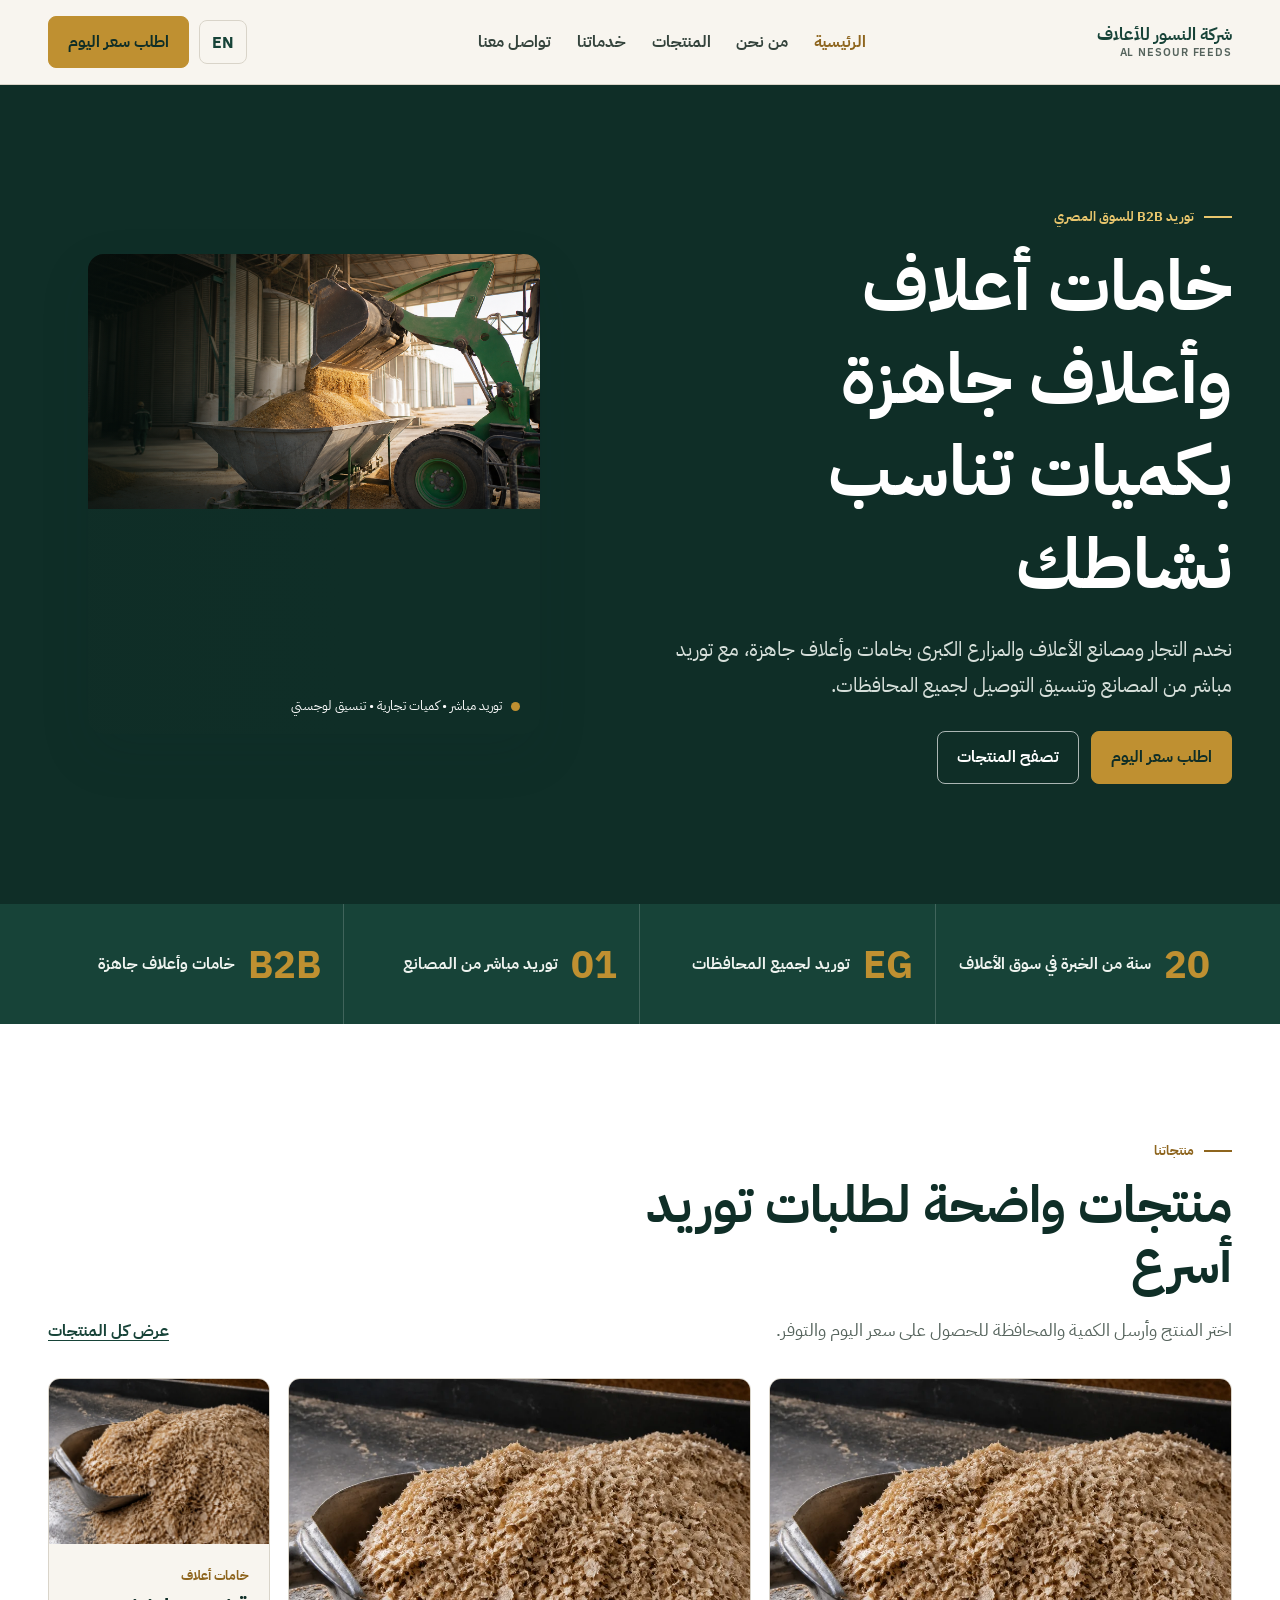
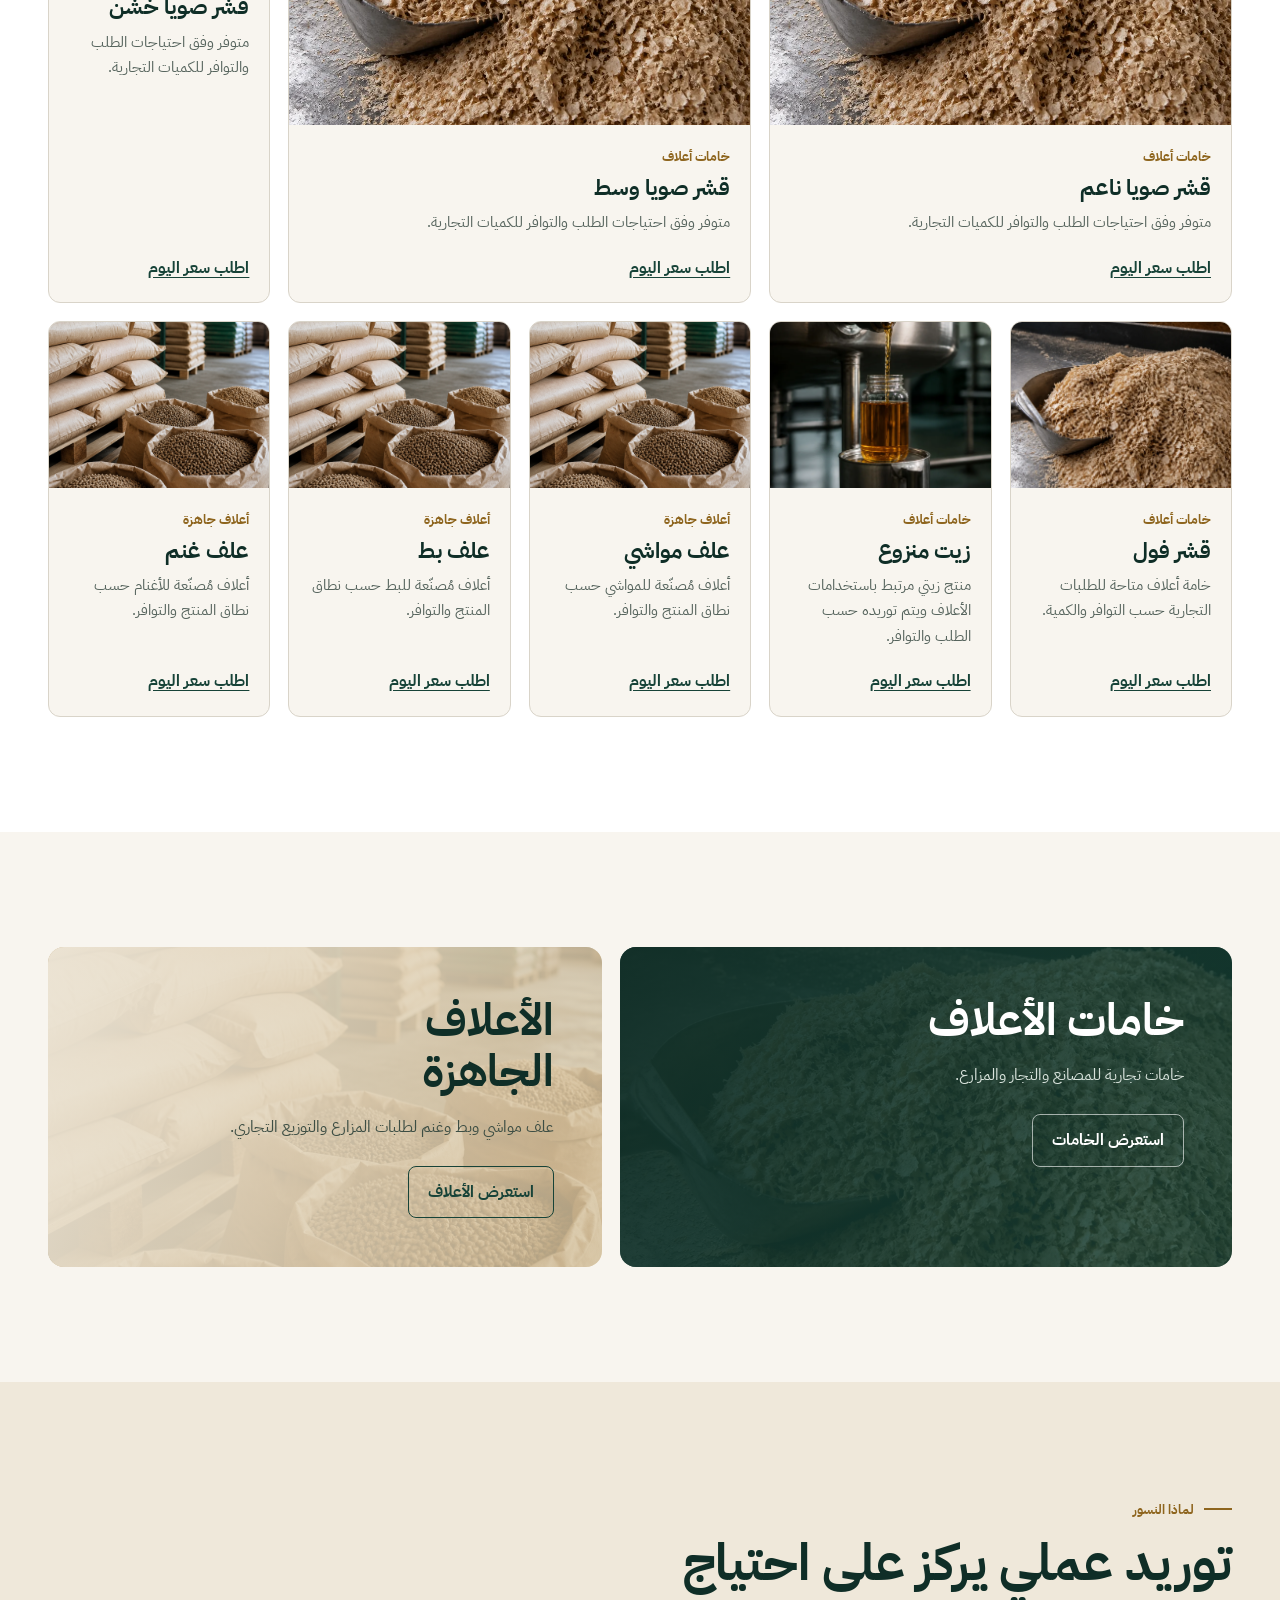
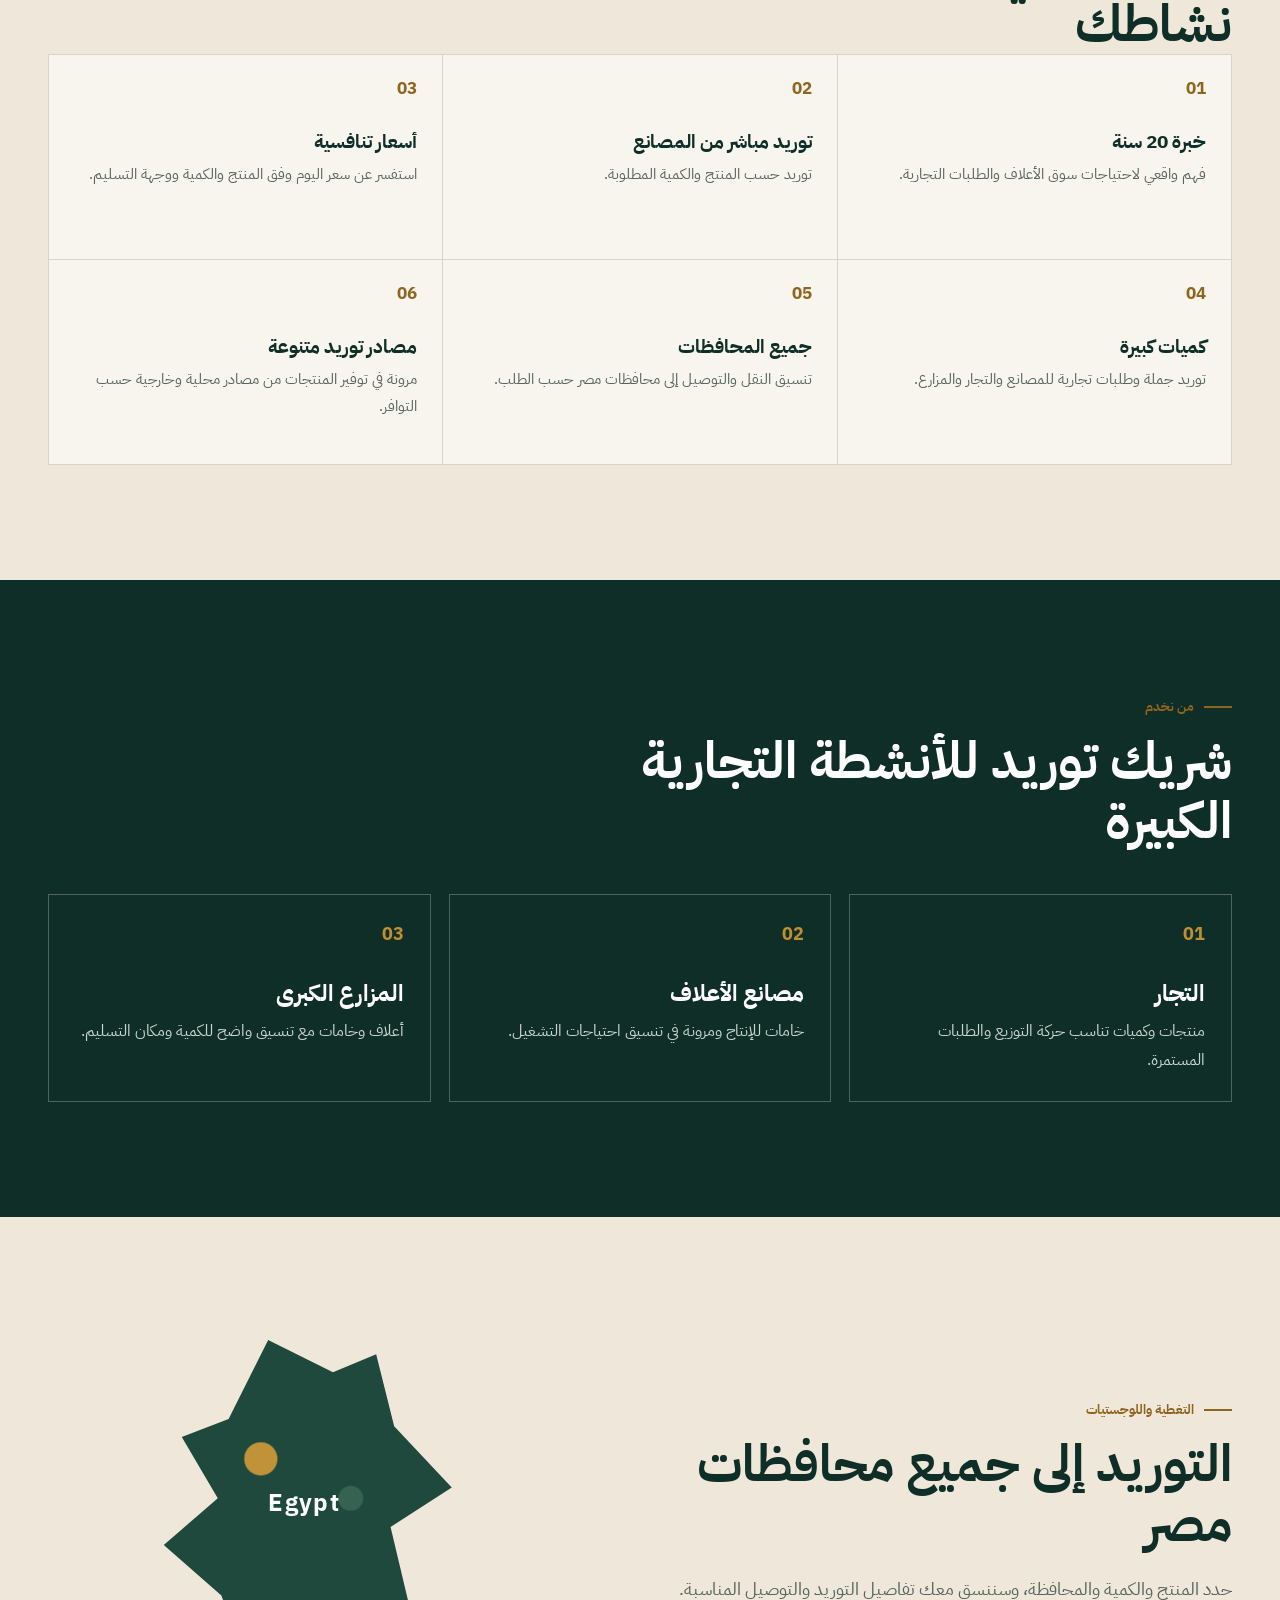
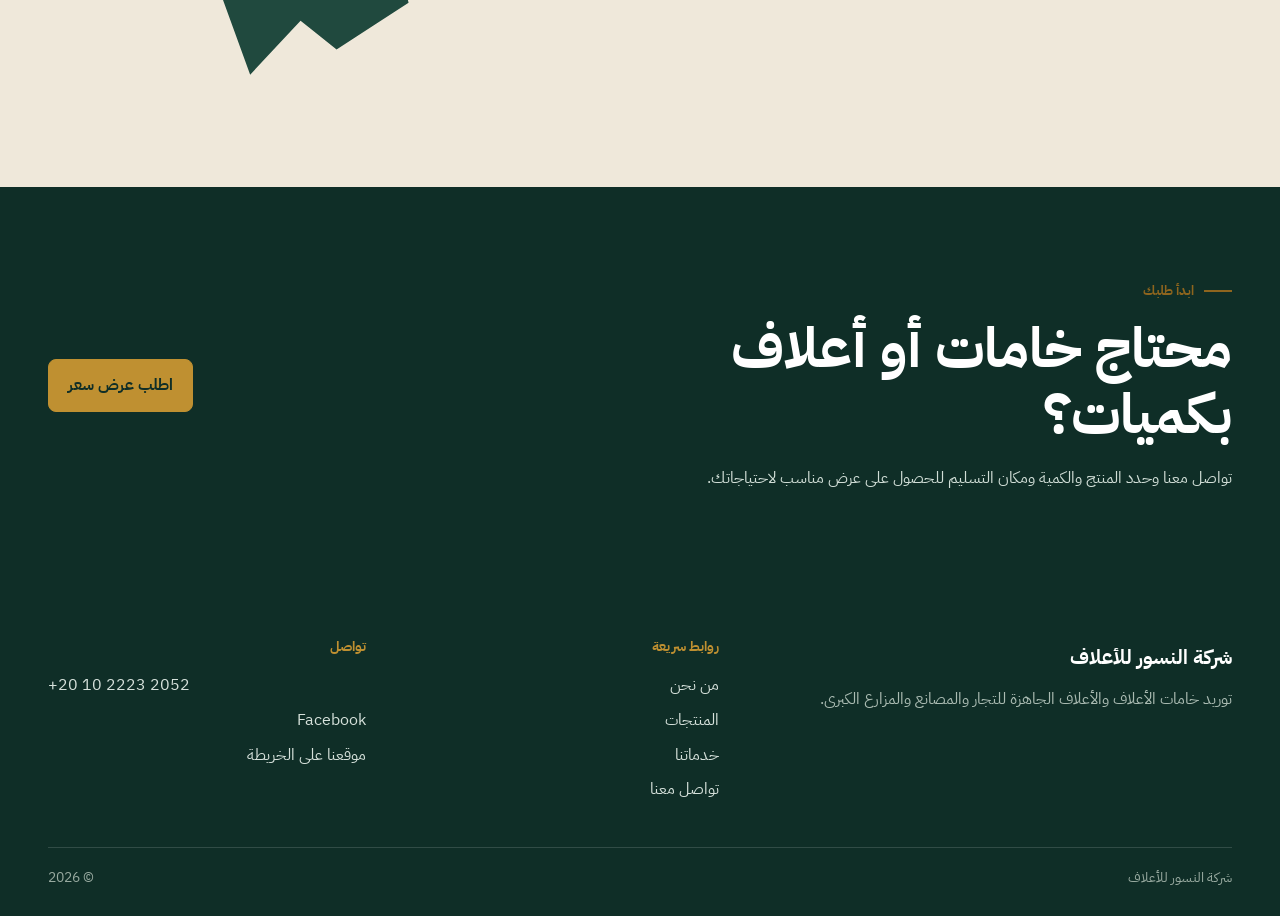
==== index.html @ c8baec1b "Improve responsive navigation and refresh site visual system" ====
<!doctype html>
<html lang="ar" dir="rtl">
  <head>
    <meta charset="utf-8" />
    <meta name="viewport" content="width=device-width,initial-scale=1" />
    <title>شركة النسور للأعلاف | توريد مباشر وخامات أعلاف</title>
    <meta
      name="description"
      content="توريد خامات الأعلاف والأعلاف الجاهزة للتجار والمصانع والمزارع في مصر."
    />
    <link rel="preconnect" href="https://fonts.googleapis.com" />
    <link rel="preconnect" href="https://fonts.gstatic.com" crossorigin />
    <link
      href="https://fonts.googleapis.com/css2?family=IBM+Plex+Sans:wght@400;500;600;700&family=IBM+Plex+Sans+Arabic:wght@400;500;600;700&display=swap"
      rel="stylesheet"
    />
    <link rel="stylesheet" href="assets/css/styles.css" />
    <link rel="alternate" hreflang="en" href="en/index.html" />
  </head>
  <body>
    <a class="skip-link" href="#main">تجاوز إلى المحتوى</a>
    <header class="site-header">
      <div class="container header-row">
        <a class="wordmark" href="index.html"
          ><strong>شركة النسور للأعلاف</strong><small>AL NESOUR FEEDS</small></a
        >
        <nav id="primary-navigation" class="main-nav" aria-label="التنقل الرئيسي">
          <a aria-current="page" href="index.html">الرئيسية</a><a href="about.html">من نحن</a
          ><a href="products.html">المنتجات</a><a href="services.html">خدماتنا</a
          ><a href="contact.html">تواصل معنا</a>
        </nav>
        <div class="header-actions">
          <a class="lang-link" href="en/index.html">EN</a
          ><a class="btn btn-primary" href="contact.html">اطلب سعر اليوم</a
          ><button
            class="menu-toggle"
            type="button"
            data-menu-toggle
            aria-expanded="false"
            aria-controls="mobile-navigation"
            aria-label="فتح قائمة التنقل"
          >
            <span aria-hidden="true">☰</span>
          </button>
        </div>
      </div>
      <nav
        id="mobile-navigation"
        class="mobile-nav"
        data-mobile-nav
        aria-label="التنقل على الهاتف"
        aria-hidden="true"
      >
        <div class="mobile-nav-inner">
          <a aria-current="page" href="index.html">الرئيسية</a><a href="about.html">من نحن</a
          ><a href="products.html">المنتجات</a><a href="services.html">خدماتنا</a
          ><a href="contact.html">تواصل معنا</a><a class="lang-link" href="en/index.html">EN</a
          ><a class="btn btn-primary" href="contact.html">اطلب سعر اليوم</a>
        </div>
      </nav>
    </header>
    <main id="main">
      <section class="hero">
        <div class="container">
          <div class="hero-copy">
            <div class="eyebrow">توريد B2B للسوق المصري</div>
            <h1>خامات أعلاف وأعلاف جاهزة بكميات تناسب نشاطك</h1>
            <p>
              نخدم التجار ومصانع الأعلاف والمزارع الكبرى بخامات وأعلاف جاهزة، مع توريد مباشر من
              المصانع وتنسيق التوصيل لجميع المحافظات.
            </p>
            <div class="button-row">
              <a class="btn btn-primary" href="contact.html">اطلب سعر اليوم</a
              ><a class="btn btn-outline" href="products.html">تصفح المنتجات</a>
            </div>
          </div>
          <figure class="hero-media">
            <img
              src="assets/images/hero/warehouse-supply-documentary.png"
              width="1672"
              height="943"
              alt="مناولة خامات الأعلاف داخل مستودع صناعي"
            />
            <figcaption class="hero-caption">
              <i></i>توريد مباشر • كميات تجارية • تنسيق لوجستي
            </figcaption>
          </figure>
        </div>
      </section>
      <section class="proof-strip">
        <div class="container proof-grid">
          <div class="proof-item">
            <b class="proof-number">20</b
            ><span class="proof-text">سنة من الخبرة في سوق الأعلاف</span>
          </div>
          <div class="proof-item">
            <b class="proof-number">EG</b><span class="proof-text">توريد لجميع المحافظات</span>
          </div>
          <div class="proof-item">
            <b class="proof-number">01</b><span class="proof-text">توريد مباشر من المصانع</span>
          </div>
          <div class="proof-item">
            <b class="proof-number">B2B</b><span class="proof-text">خامات وأعلاف جاهزة</span>
          </div>
        </div>
      </section>
      <section class="section home-products">
        <div class="container">
          <div class="section-intro">
            <div>
              <div class="eyebrow">منتجاتنا</div>
              <h2 class="section-title">منتجات واضحة لطلبات توريد أسرع</h2>
              <p class="section-lead">
                اختر المنتج وأرسل الكمية والمحافظة للحصول على سعر اليوم والتوفر.
              </p>
            </div>
            <a class="text-link" href="products.html">عرض كل المنتجات</a>
          </div>
          <div class="product-feature-grid" data-products-grid></div>
        </div>
      </section>
      <section class="section">
        <div class="container">
          <div class="choice-grid">
            <article class="choice-panel">
              <img src="assets/images/products/soybean-hulls.webp" alt="" />
              <h2>خامات الأعلاف</h2>
              <p>خامات تجارية للمصانع والتجار والمزارع.</p>
              <a class="btn btn-light" href="products.html">استعرض الخامات</a>
            </article>
            <article class="choice-panel">
              <img src="assets/images/products/finished-feed-documentary.png" alt="" />
              <h2>الأعلاف الجاهزة</h2>
              <p>علف مواشي وبط وغنم لطلبات المزارع والتوزيع التجاري.</p>
              <a class="btn btn-outline" href="products.html">استعرض الأعلاف</a>
            </article>
          </div>
        </div>
      </section>
      <section class="section reasons">
        <div class="container">
          <div class="eyebrow">لماذا النسور</div>
          <h2 class="section-title">توريد عملي يركز على احتياج نشاطك</h2>
          <div class="reason-grid">
            <article class="reason">
              <span>01</span>
              <h3>خبرة 20 سنة</h3>
              <p>فهم واقعي لاحتياجات سوق الأعلاف والطلبات التجارية.</p>
            </article>
            <article class="reason">
              <span>02</span>
              <h3>توريد مباشر من المصانع</h3>
              <p>توريد حسب المنتج والكمية المطلوبة.</p>
            </article>
            <article class="reason">
              <span>03</span>
              <h3>أسعار تنافسية</h3>
              <p>استفسر عن سعر اليوم وفق المنتج والكمية ووجهة التسليم.</p>
            </article>
            <article class="reason">
              <span>04</span>
              <h3>كميات كبيرة</h3>
              <p>توريد جملة وطلبات تجارية للمصانع والتجار والمزارع.</p>
            </article>
            <article class="reason">
              <span>05</span>
              <h3>جميع المحافظات</h3>
              <p>تنسيق النقل والتوصيل إلى محافظات مصر حسب الطلب.</p>
            </article>
            <article class="reason">
              <span>06</span>
              <h3>مصادر توريد متنوعة</h3>
              <p>مرونة في توفير المنتجات من مصادر محلية وخارجية حسب التوافر.</p>
            </article>
          </div>
        </div>
      </section>
      <section class="section audience">
        <div class="container">
          <div class="eyebrow">من نخدم</div>
          <h2 class="section-title">شريك توريد للأنشطة التجارية الكبيرة</h2>
          <div class="audience-grid">
            <article class="audience-card">
              <span>01</span>
              <h3>التجار</h3>
              <p>منتجات وكميات تناسب حركة التوزيع والطلبات المستمرة.</p>
            </article>
            <article class="audience-card">
              <span>02</span>
              <h3>مصانع الأعلاف</h3>
              <p>خامات للإنتاج ومرونة في تنسيق احتياجات التشغيل.</p>
            </article>
            <article class="audience-card">
              <span>03</span>
              <h3>المزارع الكبرى</h3>
              <p>أعلاف وخامات مع تنسيق واضح للكمية ومكان التسليم.</p>
            </article>
          </div>
        </div>
      </section>
      <section class="section coverage">
        <div class="container coverage-grid">
          <div>
            <div class="eyebrow">التغطية واللوجستيات</div>
            <h2 class="section-title">التوريد إلى جميع محافظات مصر</h2>
            <p class="section-lead">
              حدد المنتج والكمية والمحافظة، وسننسق معك تفاصيل التوريد والتوصيل المناسبة.
            </p>
          </div>
          <div class="map-art" role="img" aria-label="خريطة رمزية لمصر"></div>
        </div>
      </section>
      <section class="final-cta">
        <div class="container cta-wrap">
          <div>
            <div class="eyebrow">ابدأ طلبك</div>
            <h2>محتاج خامات أو أعلاف بكميات؟</h2>
            <p>تواصل معنا وحدد المنتج والكمية ومكان التسليم للحصول على عرض مناسب لاحتياجاتك.</p>
          </div>
          <a class="btn btn-primary" href="contact.html">اطلب عرض سعر</a>
        </div>
      </section>
    </main>
    <footer class="site-footer">
      <div class="container footer-grid">
        <div>
          <div class="footer-brand">شركة النسور للأعلاف</div>
          <p>توريد خامات الأعلاف والأعلاف الجاهزة للتجار والمصانع والمزارع الكبرى.</p>
        </div>
        <div>
          <h2>روابط سريعة</h2>
          <a href="about.html">من نحن</a><a href="products.html">المنتجات</a
          ><a href="services.html">خدماتنا</a><a href="contact.html">تواصل معنا</a>
        </div>
        <div>
          <h2>تواصل</h2>
          <a class="tel" href="https://wa.me/201022232052">+20 10 2223 2052</a
          ><a href="https://www.facebook.com/AlNesourFeeds">Facebook</a
          ><a href="https://maps.app.goo.gl/C7hu8ZJvP3u15MHq7">موقعنا على الخريطة</a>
        </div>
      </div>
      <div class="container footer-bottom"><span>شركة النسور للأعلاف</span><span>© 2026</span></div>
    </footer>
    <script src="assets/js/products-data.js" defer></script>
    <script src="assets/js/products.js" defer></script>
    <script src="assets/js/main.js" defer></script>
  </body>
</html>
---- assets/css/styles.css ----
@import url('./tokens.css');
* {
  box-sizing: border-box;
}
html {
  scroll-behavior: smooth;
}
body {
  margin: 0;
  color: var(--ink-950);
  background: var(--sand-50);
  font: 16px/1.8 var(--font-ar);
  overflow-x: clip;
}
html[lang='en'] body {
  font-family: var(--font-en);
  line-height: 1.65;
}
img {
  display: block;
  max-width: 100%;
}
a {
  color: inherit;
}
button,
input,
select,
textarea {
  font: inherit;
}
button {
  cursor: pointer;
}
p,
h1,
h2,
h3 {
  margin: 0;
}
h1,
h2,
h3 {
  color: var(--forest-950);
  line-height: 1.18;
}
p {
  color: var(--ink-600);
}
::selection {
  color: var(--white);
  background: var(--forest-800);
}
.container {
  width: min(var(--container), calc(100% - var(--gutter) * 2));
  margin-inline: auto;
}
.skip-link {
  position: fixed;
  z-index: 100;
  inset: 10px auto auto 10px;
  padding: 10px 14px;
  background: var(--white);
  border: 2px solid var(--forest-800);
  transform: translateY(-150%);
}
.skip-link:focus {
  transform: none;
}
.section {
  padding-block: clamp(64px, 9vw, 124px);
}
.eyebrow {
  display: flex;
  align-items: center;
  gap: 10px;
  margin-block-end: 12px;
  color: var(--brass-700);
  font-size: 0.82rem;
  font-weight: 700;
}
.eyebrow::before {
  content: '';
  inline-size: 28px;
  block-size: 2px;
  background: currentColor;
}
html[lang='en'] .eyebrow {
  letter-spacing: 0.08em;
  text-transform: uppercase;
}
.section-title {
  max-width: 20ch;
  font-size: clamp(2rem, 4vw, 3.7rem);
}
.section-lead {
  max-width: 62ch;
  margin-block-start: 18px;
  font-size: clamp(1rem, 1.5vw, 1.13rem);
}
.btn {
  display: inline-flex;
  align-items: center;
  justify-content: center;
  gap: 10px;
  min-block-size: 50px;
  padding: 11px 19px;
  border: 1px solid transparent;
  border-radius: var(--radius-sm);
  font-weight: 700;
  text-decoration: none;
  transition:
    transform var(--ease),
    color var(--ease),
    background-color var(--ease),
    border-color var(--ease);
}
.btn:hover {
  transform: translateY(-2px);
}
.btn:active {
  transform: translateY(0);
}
.btn-primary {
  color: var(--forest-950);
  background: var(--brass-500);
  border-color: var(--brass-500);
}
.btn-primary:hover {
  color: var(--white);
  background: var(--brass-700);
  border-color: var(--brass-700);
}
.btn-outline {
  color: var(--forest-800);
  background: transparent;
  border-color: var(--forest-800);
}
.btn-outline:hover {
  color: var(--white);
  background: var(--forest-800);
}
.btn-light {
  color: var(--white);
  border-color: rgb(255 255 255/0.6);
}
.btn-light:hover {
  color: var(--forest-950);
  background: var(--white);
}
.button-row {
  display: flex;
  flex-wrap: wrap;
  gap: 12px;
  margin-block-start: 28px;
}
.text-link {
  color: var(--forest-800);
  font-weight: 700;
  text-underline-offset: 4px;
}
.text-link:hover {
  color: var(--brass-700);
}
:focus-visible {
  outline: 3px solid rgb(191 144 49 / 70%);
  outline-offset: 3px;
}
/* Header */
.site-header {
  position: sticky;
  inset-block-start: 0;
  z-index: 30;
  background: rgb(248 245 239 / 96%);
  border-block-end: 1px solid var(--line-200);
}
.site-header.is-scrolled {
  box-shadow: var(--shadow-subtle);
}
.header-row {
  display: flex;
  align-items: center;
  justify-content: space-between;
  min-block-size: 84px;
  gap: 20px;
}
.wordmark {
  display: flex;
  flex-direction: column;
  gap: 0;
  text-decoration: none;
  line-height: 1.25;
  flex: 0 0 auto;
}
.wordmark strong {
  color: var(--forest-800);
  font-size: 1.07rem;
}
.wordmark small {
  color: var(--ink-600);
  font: 600 0.7rem/1.3 var(--font-en);
  letter-spacing: 0.08em;
}
.main-nav {
  display: flex;
  align-items: center;
  gap: clamp(15px, 2vw, 30px);
}
.main-nav a {
  color: #35443d;
  font-weight: 700;
  text-decoration: none;
}
.main-nav a:hover,
.main-nav a[aria-current='page'] {
  color: var(--brass-700);
}
.header-actions {
  display: flex;
  align-items: center;
  gap: 10px;
}
.lang-link {
  min-block-size: 44px;
  display: inline-flex;
  align-items: center;
  padding-inline: 12px;
  color: var(--forest-800);
  border: 1px solid var(--line-200);
  border-radius: var(--radius-sm);
  text-decoration: none;
  font-family: var(--font-en);
  font-weight: 700;
}
.menu-toggle {
  display: none;
  inline-size: 46px;
  block-size: 46px;
  padding: 0;
  color: var(--forest-800);
  border: 1px solid var(--line-200);
  background: var(--white);
  border-radius: var(--radius-sm);
}
.menu-toggle svg {
  margin: auto;
}
.mobile-nav {
  display: none;
}
/* Home */
.hero {
  color: var(--white);
  background: var(--forest-950);
}
.hero .container {
  display: grid;
  grid-template-columns: minmax(0, 1.05fr) minmax(360px, 0.95fr);
  gap: clamp(32px, 5vw, 80px);
  align-items: center;
  min-block-size: min(720px, calc(100svh - 84px));
  padding-block: clamp(52px, 8vw, 100px);
}
.hero-copy {
  padding-block: 20px;
}
.hero .eyebrow {
  color: #e9c66d;
}
.hero h1 {
  max-width: 13ch;
  color: var(--white);
  font-size: clamp(2.8rem, 5.5vw, 5.6rem);
  letter-spacing: -0.035em;
}
html[dir='rtl'] .hero h1 {
  letter-spacing: 0;
  line-height: 1.32;
}
.hero p {
  max-width: 55ch;
  margin-block-start: 20px;
  color: #d6dfda;
  font-size: clamp(1.03rem, 1.6vw, 1.23rem);
}
.hero-media {
  position: relative;
  min-block-size: 480px;
  border-radius: var(--radius-lg);
  overflow: hidden;
  box-shadow: var(--shadow-lift);
}
.hero-media::after {
  content: '';
  position: absolute;
  inset: 0;
  background: linear-gradient(90deg, rgb(16 44 37/0.3), transparent 58%);
  pointer-events: none;
}
.hero-media img {
  inline-size: 100%;
  block-size: 100%;
  object-fit: cover;
}
.hero-caption {
  position: absolute;
  z-index: 1;
  inset-inline: 20px;
  inset-block-end: 16px;
  display: flex;
  align-items: center;
  gap: 9px;
  color: var(--white);
  font-size: 0.83rem;
}
.hero-caption i {
  inline-size: 9px;
  block-size: 9px;
  background: var(--brass-500);
  border-radius: 50%;
}
.hero .btn-outline {
  color: var(--white);
  border-color: rgb(255 255 255/0.65);
}
.hero .btn-outline:hover {
  color: var(--forest-950);
  background: var(--white);
}
.proof-strip {
  color: var(--white);
  background: var(--forest-800);
}
.proof-grid {
  display: grid;
  grid-template-columns: repeat(4, 1fr);
}
.proof-item {
  min-block-size: 120px;
  display: flex;
  align-items: center;
  gap: 13px;
  padding: 22px;
  border-inline-start: 1px solid rgb(255 255 255/0.18);
}
.proof-item:first-child {
  border-inline-start: 0;
}
.proof-number {
  color: var(--brass-500);
  font: 800 clamp(1.5rem, 3vw, 2.45rem)/1 var(--font-en);
}
.proof-text {
  color: #eef3ef;
  font-weight: 700;
  line-height: 1.4;
}
.home-products {
  background: var(--white);
}
.section-intro {
  display: flex;
  align-items: end;
  justify-content: space-between;
  gap: 24px;
  margin-block-end: 32px;
}
.product-feature-grid {
  display: grid;
  grid-template-columns: repeat(5, minmax(0, 1fr));
  gap: 18px;
}
.product-feature-grid .product-card:first-child,
.product-feature-grid .product-card:nth-child(2) {
  grid-column: span 2;
}
.product-feature-grid .product-card:nth-child(3) {
  grid-column: span 1;
}
.product-card {
  display: flex;
  flex-direction: column;
  min-block-size: 100%;
  background: var(--sand-50);
  border: 1px solid var(--line-200);
  border-radius: var(--radius-md);
  overflow: hidden;
  transition:
    border-color var(--ease),
    box-shadow var(--ease);
}
.product-card:hover {
  border-color: var(--brass-500);
  box-shadow: 0 12px 32px rgb(16 44 37/0.08);
}
.product-image {
  aspect-ratio: 4/3;
  overflow: hidden;
  background: var(--sand-100);
}
.product-image img {
  inline-size: 100%;
  block-size: 100%;
  object-fit: cover;
  transition: transform 500ms ease;
}
.product-card:hover .product-image img {
  transform: scale(1.04);
}
.product-content {
  display: flex;
  flex: 1;
  flex-direction: column;
  padding: 20px;
}
.product-category {
  color: var(--brass-700);
  font-size: 0.8rem;
  font-weight: 700;
}
.product-card h3 {
  margin-block: 8px 9px;
  font-size: 1.35rem;
}
.product-card p {
  font-size: 0.93rem;
  line-height: 1.7;
}
.product-card .text-link {
  margin-block-start: auto;
  padding-block-start: 18px;
}
.choice-grid {
  display: grid;
  grid-template-columns: 1.05fr 0.95fr;
  gap: 18px;
}
.choice-panel {
  min-block-size: 320px;
  position: relative;
  padding: clamp(26px, 4vw, 48px);
  overflow: hidden;
  border-radius: var(--radius-lg);
  background: var(--forest-800);
}
.choice-panel:nth-child(2) {
  background: #d9c49b;
}
.choice-panel h2 {
  position: relative;
  max-width: 10ch;
  color: var(--white);
  font-size: clamp(2.1rem, 3.4vw, 3.6rem);
}
.choice-panel:nth-child(2) h2 {
  color: var(--forest-950);
}
.choice-panel p {
  position: relative;
  max-width: 44ch;
  margin-block: 15px 24px;
  color: #d9e3dc;
}
.choice-panel:nth-child(2) p {
  color: #3d4e44;
}
.choice-panel img {
  position: absolute;
  inset: 0;
  inline-size: 100%;
  block-size: 100%;
  object-fit: cover;
  opacity: 0.2;
}
.choice-panel::after {
  content: '';
  position: absolute;
  inset: 0;
  background: linear-gradient(115deg, rgb(16 44 37/0.86), transparent);
}
.choice-panel:nth-child(2)::after {
  background: linear-gradient(115deg, rgb(238 231 217/0.92), transparent);
}
.choice-panel > *:not(img) {
  position: relative;
  z-index: 1;
}
.reasons {
  background: var(--sand-100);
}
.reason-grid {
  display: grid;
  grid-template-columns: repeat(3, 1fr);
  gap: 1px;
  background: var(--line-200);
  border: 1px solid var(--line-200);
}
.reason {
  min-block-size: 204px;
  padding: 25px;
  background: var(--sand-50);
}
.reason span {
  display: block;
  margin-block-end: 34px;
  color: var(--brass-700);
  font: 800 1.05rem/1 var(--font-en);
}
.reason h3 {
  font-size: 1.2rem;
}
.reason p {
  margin-block-start: 8px;
  font-size: 0.93rem;
}
.service-split {
  display: grid;
  grid-template-columns: 0.8fr 1.2fr;
  gap: clamp(32px, 6vw, 96px);
  align-items: start;
}
.service-list {
  display: grid;
  gap: 0;
  border-block: 1px solid var(--line-200);
}
.service-list article {
  display: grid;
  grid-template-columns: 44px 1fr;
  gap: 12px;
  padding-block: 18px;
  border-block-end: 1px solid var(--line-200);
}
.service-list span {
  color: var(--brass-700);
  font: 800 1rem var(--font-en);
}
.service-list h3 {
  font-size: 1.18rem;
}
.service-list p {
  margin-block-start: 4px;
  font-size: 0.94rem;
}
.audience {
  color: var(--white);
  background: var(--forest-950);
}
.audience .section-title {
  color: var(--white);
}
.audience .section-lead {
  color: #c8d5ce;
}
.audience-grid {
  display: grid;
  grid-template-columns: repeat(3, 1fr);
  gap: 18px;
  margin-block-start: 42px;
}
.audience-card {
  padding: 26px;
  border: 1px solid rgb(255 255 255/0.26);
}
.audience-card span {
  color: var(--brass-500);
  font: 800 1.1rem var(--font-en);
}
.audience-card h3 {
  margin-block: 30px 10px;
  color: var(--white);
  font-size: 1.45rem;
}
.audience-card p {
  color: #cad6d0;
}
.process-grid {
  display: grid;
  grid-template-columns: repeat(4, 1fr);
  border: 1px solid var(--line-200);
}
.process-step {
  min-block-size: 230px;
  padding: 25px;
  border-inline-start: 1px solid var(--line-200);
  background: var(--white);
}
.process-step:first-child {
  border-inline-start: 0;
}
.process-step span {
  color: var(--brass-700);
  font: 800 1.2rem var(--font-en);
}
.process-step h3 {
  margin-block: 42px 9px;
  font-size: 1.22rem;
}
.process-step p {
  font-size: 0.93rem;
}
.coverage {
  overflow: hidden;
  background: var(--sand-100);
}
.coverage-grid {
  display: grid;
  grid-template-columns: 1fr 0.9fr;
  gap: clamp(35px, 8vw, 120px);
  align-items: center;
}
.map-art {
  position: relative;
  min-block-size: 340px;
  display: grid;
  place-items: center;
}
.map-art::before {
  content: '';
  position: absolute;
  inline-size: min(360px, 100%);
  aspect-ratio: 1;
  background:
    radial-gradient(circle at 38% 38%, var(--brass-500) 0 5%, transparent 5.5%),
    radial-gradient(circle at 63% 49%, var(--forest-600) 0 4%, transparent 4.5%),
    radial-gradient(circle at 50% 69%, var(--forest-800) 0 3%, transparent 3.5%), var(--forest-800);
  clip-path: polygon(
    40% 5%,
    58% 14%,
    70% 9%,
    75% 29%,
    91% 46%,
    74% 57%,
    79% 78%,
    59% 91%,
    49% 83%,
    35% 98%,
    27% 76%,
    11% 62%,
    26% 49%,
    16% 32%,
    29% 27%
  );
  opacity: 0.96;
}
.map-art::after {
  content: 'Egypt';
  position: relative;
  color: var(--white);
  font: 700 1.5rem var(--font-en);
  letter-spacing: 0.06em;
}
.final-cta {
  color: var(--white);
  background: var(--forest-950);
}
.final-cta .cta-wrap {
  display: flex;
  align-items: center;
  justify-content: space-between;
  gap: 30px;
  padding-block: clamp(50px, 8vw, 92px);
}
.final-cta h2 {
  max-width: 18ch;
  color: var(--white);
  font-size: clamp(2.2rem, 4.4vw, 4.2rem);
}
.final-cta p {
  max-width: 53ch;
  margin-block-start: 16px;
  color: #d1ded7;
}
/* Pages */
.page-hero {
  color: var(--white);
  background: var(--forest-950);
  padding-block: clamp(72px, 10vw, 145px);
}
.page-hero .eyebrow {
  color: #e9c66d;
}
.page-hero h1 {
  max-width: 18ch;
  color: var(--white);
  font-size: clamp(2.8rem, 6vw, 5.5rem);
}
html[dir='rtl'] .page-hero h1 {
  line-height: 1.35;
}
.page-hero p {
  max-width: 62ch;
  margin-block-start: 20px;
  color: #d5e0d9;
  font-size: 1.12rem;
}
.split-copy {
  display: grid;
  grid-template-columns: 0.82fr 1.18fr;
  gap: clamp(32px, 7vw, 115px);
}
.split-copy > div:last-child > p + p {
  margin-block-start: 15px;
}
.feature-columns {
  display: grid;
  grid-template-columns: repeat(3, 1fr);
  gap: 18px;
  margin-block-start: 40px;
}
.feature-columns article {
  padding: 25px;
  border: 1px solid var(--line-200);
  background: var(--white);
}
.feature-columns h3 {
  font-size: 1.2rem;
}
.feature-columns p {
  margin-block-start: 8px;
  font-size: 0.94rem;
}
.dark-band {
  color: var(--white);
  background: var(--forest-800);
}
.dark-band h2,
.dark-band h3 {
  color: var(--white);
}
.dark-band p {
  color: #cedbd4;
}
.product-page {
  background: var(--white);
}
.filter-bar {
  display: flex;
  flex-wrap: wrap;
  gap: 8px;
  margin-block: 30px;
}
.filter-btn {
  min-block-size: 44px;
  padding-inline: 16px;
  color: var(--forest-800);
  background: var(--sand-50);
  border: 1px solid var(--line-200);
  border-radius: 999px;
  font-weight: 700;
}
.filter-btn[aria-pressed='true'] {
  color: var(--white);
  background: var(--forest-800);
  border-color: var(--forest-800);
}
.product-grid {
  display: grid;
  grid-template-columns: repeat(auto-fit, minmax(min(100%, 260px), 1fr));
  gap: 18px;
}
.product-grid .product-card {
  background: var(--sand-50);
}
.service-page-grid {
  display: grid;
  grid-template-columns: repeat(2, 1fr);
  gap: 18px;
}
.service-block {
  min-block-size: 220px;
  padding: clamp(24px, 4vw, 42px);
  border: 1px solid var(--line-200);
  background: var(--white);
}
.service-block span {
  color: var(--brass-700);
  font: 800 1rem var(--font-en);
}
.service-block h2 {
  margin-block: 32px 9px;
  font-size: clamp(1.4rem, 2vw, 1.8rem);
}
.service-block p {
  max-width: 48ch;
}
.quote-layout {
  display: grid;
  grid-template-columns: 0.75fr 1.25fr;
  gap: clamp(30px, 6vw, 90px);
  align-items: start;
}
.contact-panel {
  padding: 28px;
  color: var(--white);
  background: var(--forest-800);
  border-radius: var(--radius-md);
}
.contact-panel h2 {
  color: var(--white);
  font-size: 1.7rem;
}
.contact-panel > p {
  margin-block: 10px 25px;
  color: #d5e0d9;
}
.contact-link {
  display: flex;
  align-items: center;
  gap: 10px;
  min-block-size: 58px;
  color: var(--white);
  border-block-start: 1px solid rgb(255 255 255/0.2);
  text-decoration: none;
  font-weight: 700;
}
.contact-link:first-of-type {
  border-block-start: 0;
}
.contact-link small {
  display: block;
  color: #c9d9d0;
  font-weight: 400;
}
.quote-form {
  padding: clamp(24px, 4vw, 42px);
  border: 1px solid var(--line-200);
  background: var(--white);
}
.form-grid {
  display: grid;
  grid-template-columns: repeat(2, 1fr);
  gap: 18px;
}
.field {
  display: grid;
  gap: 7px;
}
.field.full {
  grid-column: 1/-1;
}
.field label {
  color: var(--forest-950);
  font-weight: 700;
}
.field input,
.field select,
.field textarea {
  inline-size: 100%;
  min-block-size: 52px;
  padding: 10px 12px;
  color: var(--ink-950);
  border: 1px solid var(--line-200);
  border-radius: var(--radius-sm);
  background: var(--sand-50);
}
.field textarea {
  min-block-size: 130px;
  resize: vertical;
}
.form-note,
.form-status {
  margin-block-start: 14px;
  font-size: 0.9rem;
}
.form-status {
  color: var(--error);
  font-weight: 700;
}
/* Footer */
.site-footer {
  color: #d6e1db;
  background: var(--forest-950);
  padding-block: 55px 25px;
}
.footer-grid {
  display: grid;
  grid-template-columns: 1.5fr 1fr 1fr;
  gap: 36px;
}
.footer-brand {
  color: var(--white);
  font-size: 1.25rem;
  font-weight: 700;
}
.footer-grid p {
  max-width: 42ch;
  margin-block-start: 10px;
  color: #aabbb2;
}
.footer-grid h2 {
  margin-block-end: 12px;
  color: var(--brass-500);
  font-size: 0.88rem;
}
.footer-grid a {
  display: block;
  padding-block: 3px;
  color: #d6e1db;
  text-decoration: none;
}
.footer-grid a:hover {
  color: var(--brass-500);
}
.footer-bottom {
  display: flex;
  justify-content: space-between;
  gap: 20px;
  margin-block-start: 40px;
  padding-block-start: 18px;
  border-block-start: 1px solid rgb(255 255 255/0.14);
  color: #98aaa0;
  font-size: 0.85rem;
}
.tel {
  direction: ltr;
  unicode-bidi: embed;
}
@media (max-width: 900px) {
  .main-nav,
  .header-actions .btn {
    display: none;
  }
  .menu-toggle {
    display: block;
  }
  .mobile-nav {
    display: grid;
    max-block-size: 0;
    overflow: hidden;
    visibility: hidden;
    transition: max-block-size 300ms ease;
    background: var(--white);
  }
  .mobile-nav.is-open {
    max-block-size: 420px;
    visibility: visible;
    border-block-end: 1px solid var(--line-200);
  }
  .mobile-nav-inner {
    display: grid;
    gap: 2px;
    padding: 14px var(--gutter) 18px;
  }
  .mobile-nav a {
    min-block-size: 48px;
    display: flex;
    align-items: center;
    color: var(--forest-800);
    text-decoration: none;
    font-weight: 700;
  }
  .mobile-nav .btn {
    margin-block-start: 6px;
  }
  .hero .container {
    grid-template-columns: 1fr;
    min-block-size: auto;
  }
  .hero-media {
    min-block-size: min(65vw, 480px);
  }
  .proof-grid {
    grid-template-columns: repeat(2, 1fr);
  }
  .proof-item:nth-child(3) {
    border-inline-start: 0;
    border-block-start: 1px solid rgb(255 255 255/0.18);
  }
  .proof-item:nth-child(4) {
    border-block-start: 1px solid rgb(255 255 255/0.18);
  }
  .product-feature-grid {
    grid-template-columns: repeat(2, 1fr);
  }
  .product-feature-grid .product-card:first-child,
  .product-feature-grid .product-card:nth-child(2),
  .product-feature-grid .product-card:nth-child(3) {
    grid-column: auto;
  }
  .choice-grid,
  .service-split,
  .coverage-grid,
  .split-copy,
  .quote-layout {
    grid-template-columns: 1fr;
  }
  .reason-grid {
    grid-template-columns: repeat(2, 1fr);
  }
  .audience-grid {
    grid-template-columns: 1fr;
  }
  .process-grid {
    grid-template-columns: repeat(2, 1fr);
  }
  .process-step:nth-child(3) {
    border-inline-start: 0;
    border-block-start: 1px solid var(--line-200);
  }
  .process-step:nth-child(4) {
    border-block-start: 1px solid var(--line-200);
  }
  .feature-columns {
    grid-template-columns: 1fr;
  }
  .footer-grid {
    grid-template-columns: 1fr 1fr;
  }
  .footer-grid > :first-child {
    grid-column: 1/-1;
  }
}
@media (max-width: 560px) {
  .header-row {
    min-block-size: 72px;
  }
  .wordmark strong {
    font-size: 0.98rem;
  }
  .hero h1 {
    font-size: clamp(2.55rem, 13vw, 3.7rem);
  }
  .hero-media {
    min-block-size: 340px;
  }
  .button-row .btn {
    inline-size: 100%;
  }
  .proof-grid,
  .product-feature-grid,
  .reason-grid,
  .process-grid,
  .service-page-grid,
  .form-grid,
  .footer-grid {
    grid-template-columns: 1fr;
  }
  .proof-item,
  .proof-item:nth-child(3),
  .proof-item:nth-child(4) {
    border-inline-start: 0;
    border-block-start: 1px solid rgb(255 255 255/0.18);
  }
  .proof-item:first-child {
    border-block-start: 0;
  }
  .process-step,
  .process-step:nth-child(3),
  .process-step:nth-child(4) {
    border-inline-start: 0;
    border-block-start: 1px solid var(--line-200);
  }
  .process-step:first-child {
    border-block-start: 0;
  }
  .section-intro,
  .final-cta .cta-wrap,
  .footer-bottom {
    align-items: start;
    flex-direction: column;
  }
  .section-title {
    font-size: clamp(2rem, 10vw, 2.65rem);
  }
  .choice-panel {
    min-block-size: 290px;
  }
  .field.full {
    grid-column: auto;
  }
}
@media (prefers-reduced-motion: reduce) {
  *,
  *::before,
  *::after {
    scroll-behavior: auto !important;
    transition-duration: 0.01ms !important;
    animation-duration: 0.01ms !important;
  }
}
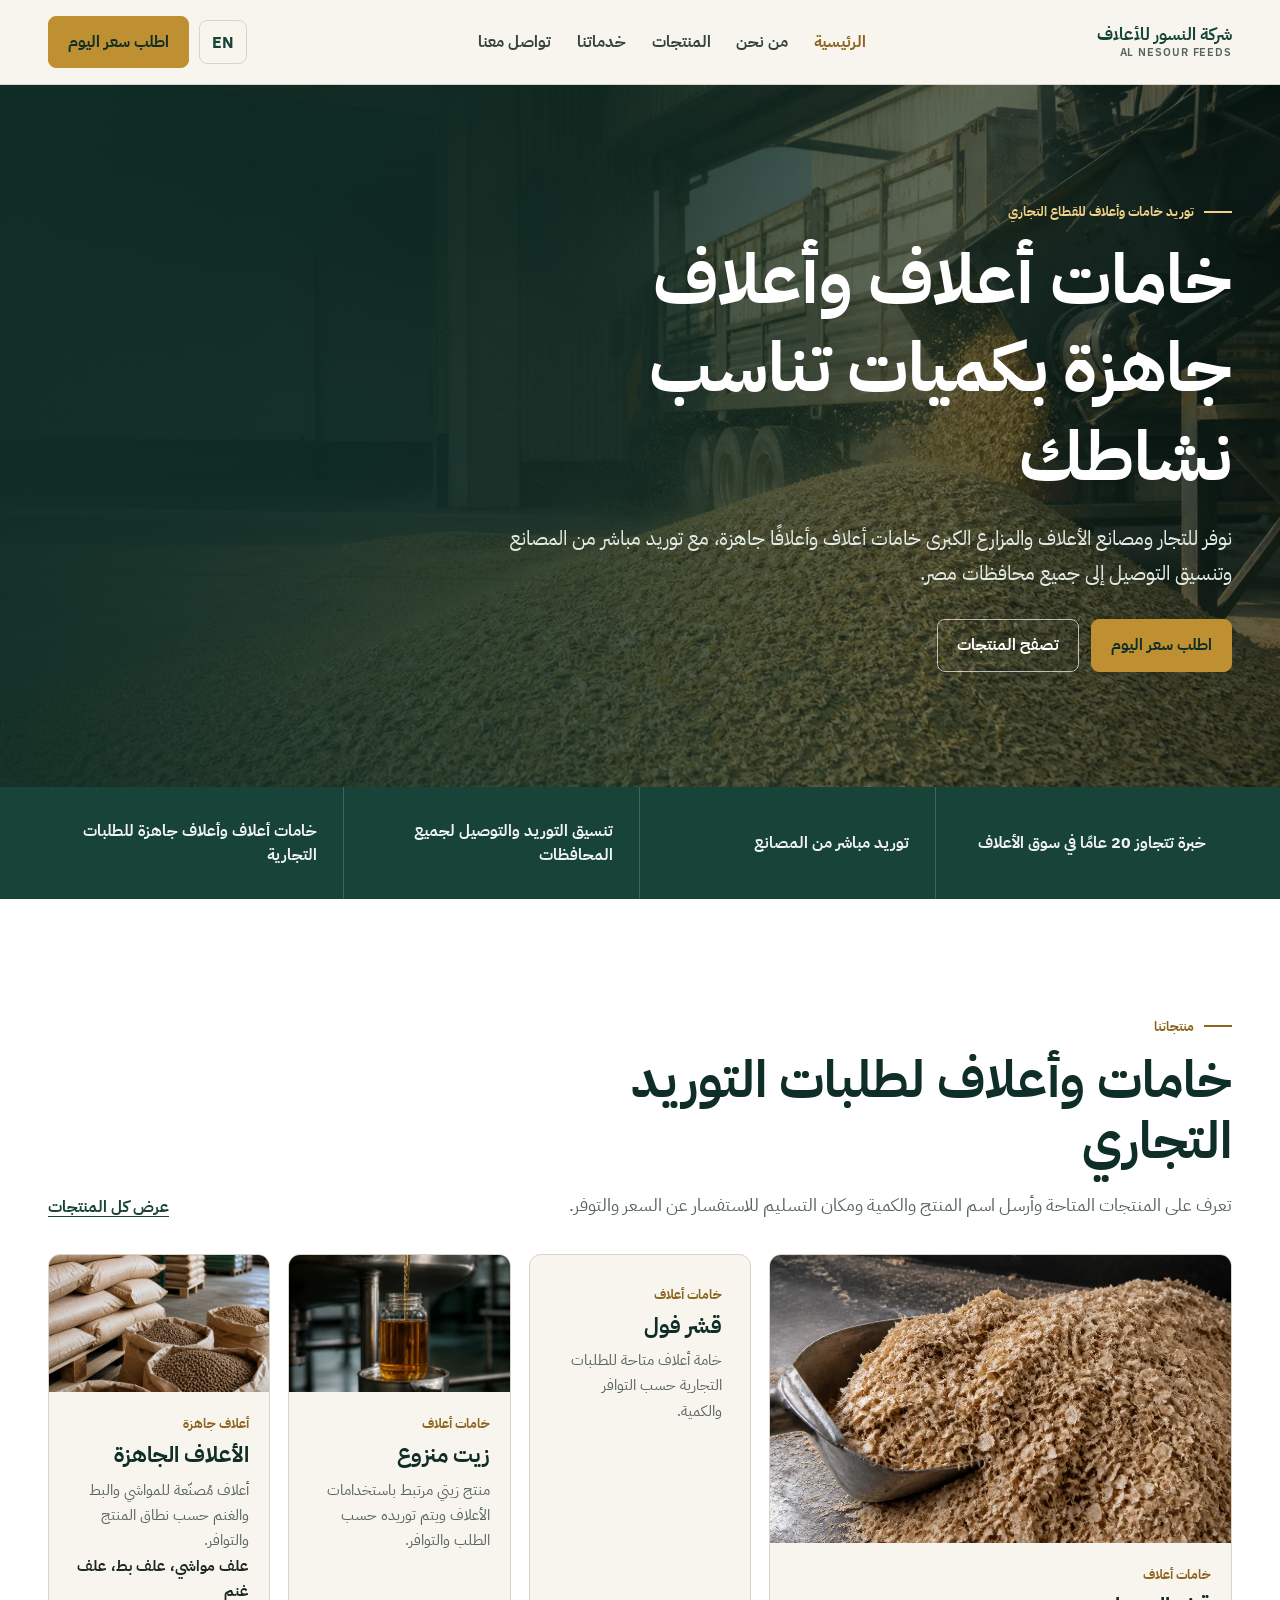
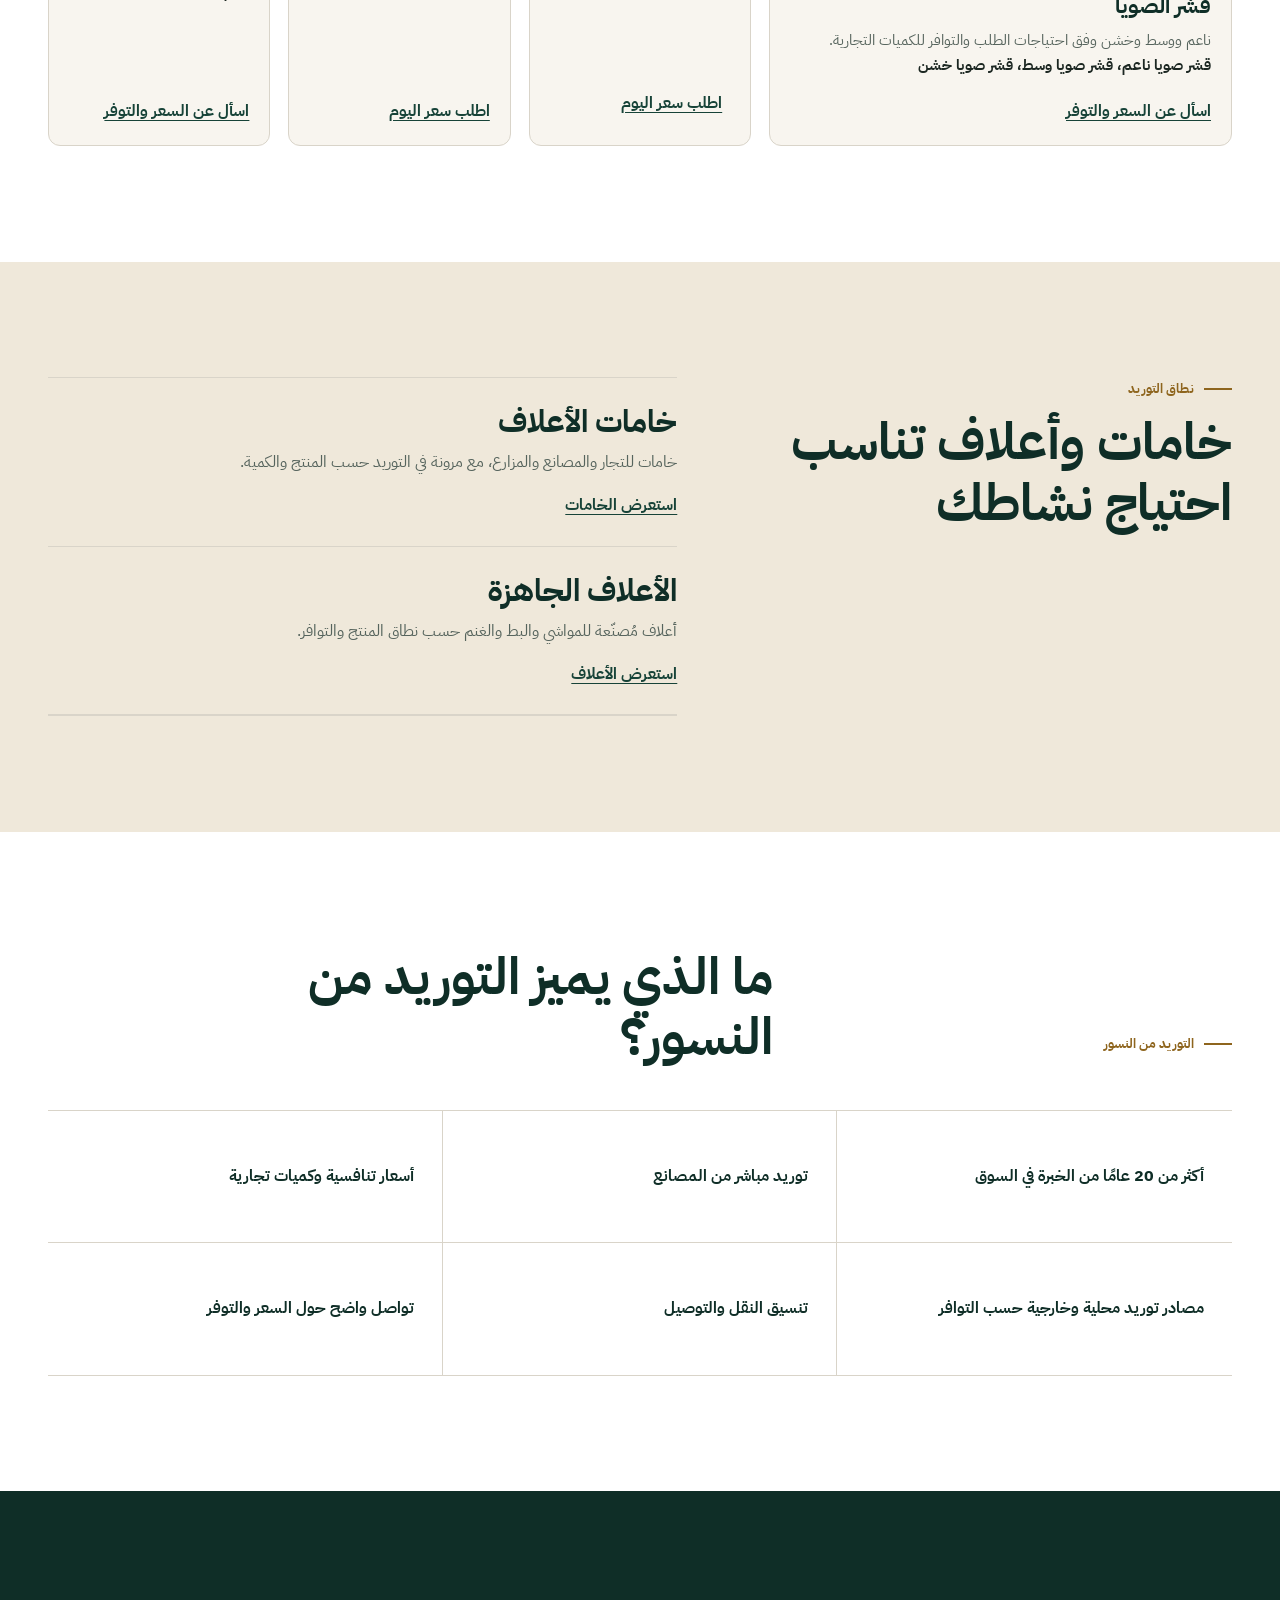
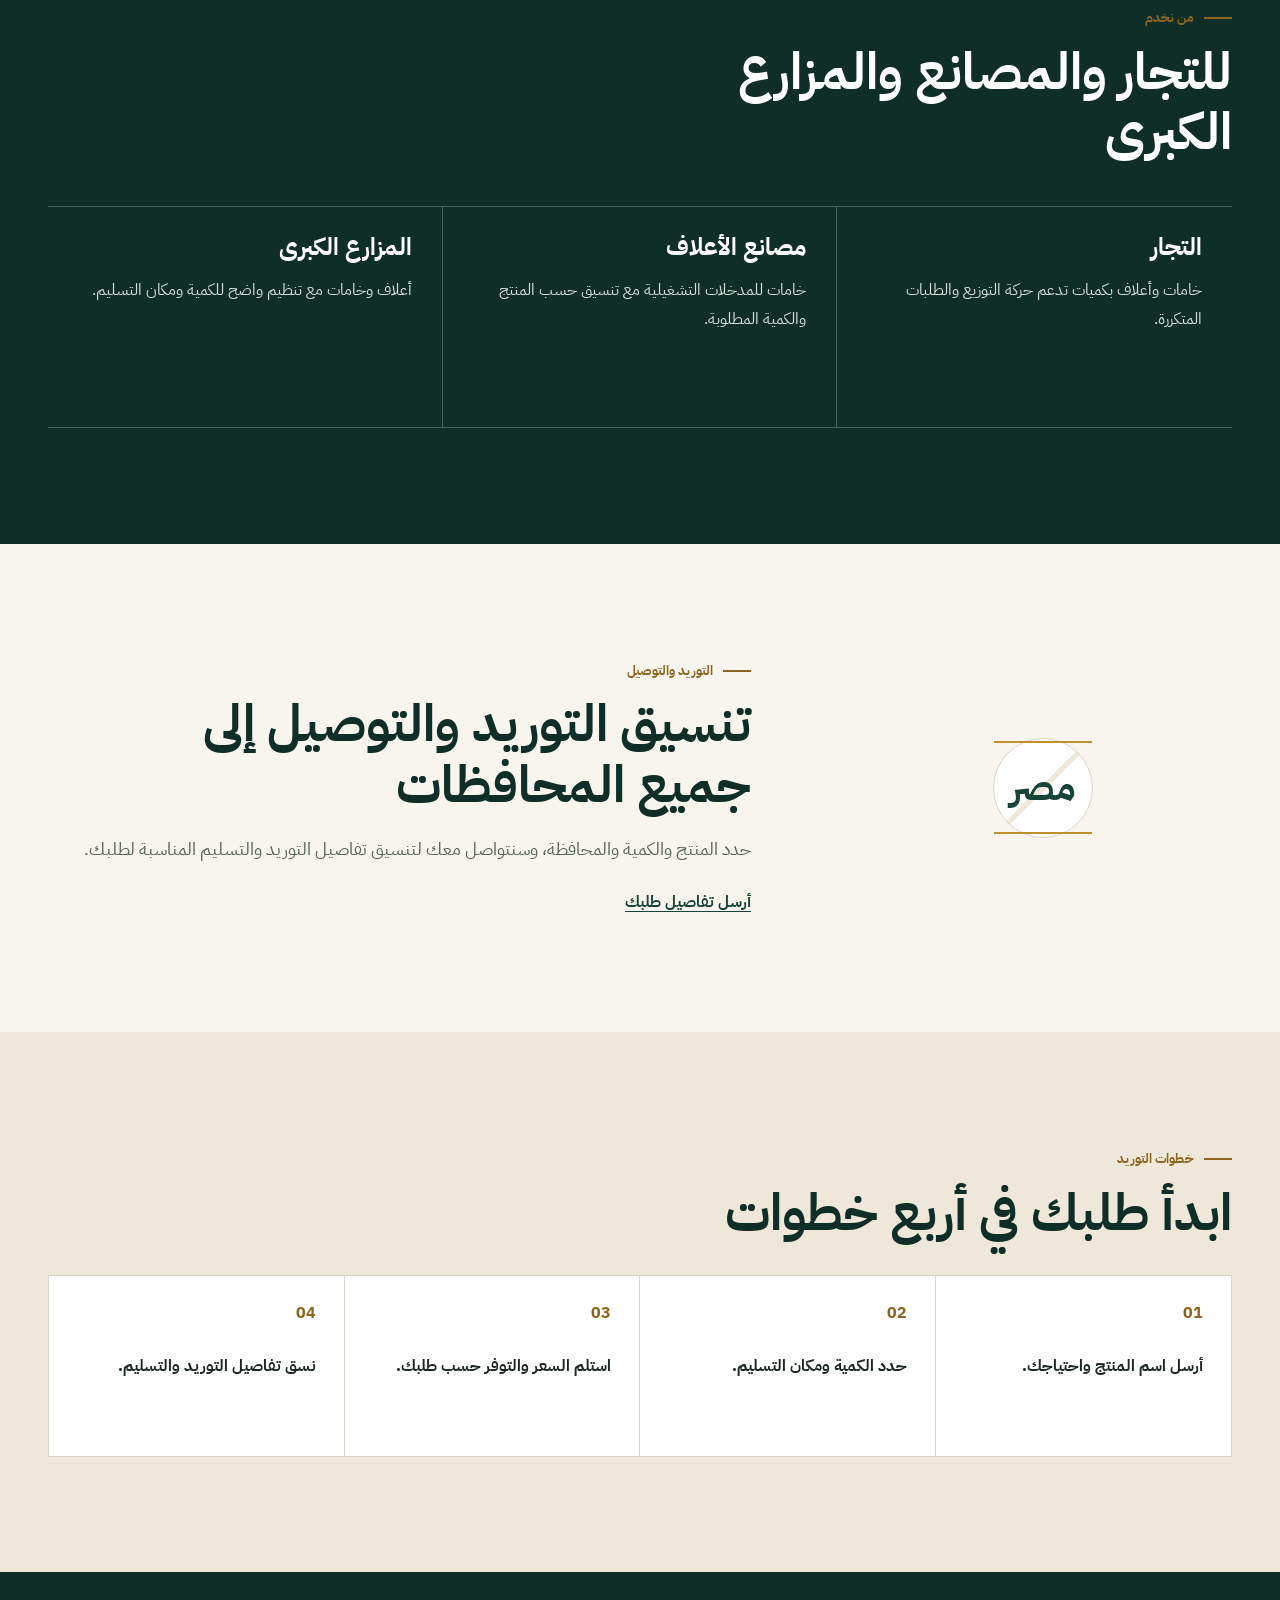
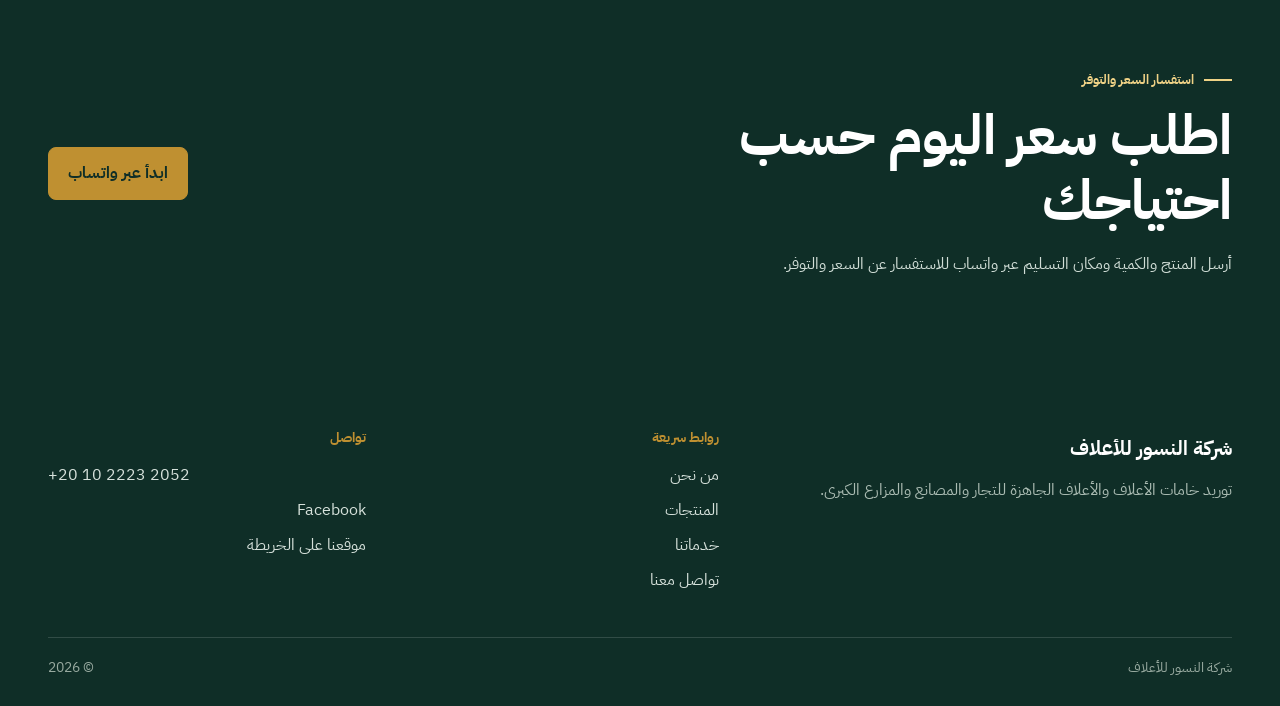
==== commit 0819a5cf: "Revamp Arabic homepage layout and product rendering" ====
--- a/index.html
+++ b/index.html
@@ -3,10 +3,10 @@
   <head>
     <meta charset="utf-8" />
     <meta name="viewport" content="width=device-width,initial-scale=1" />
-    <title>شركة النسور للأعلاف | توريد مباشر وخامات أعلاف</title>
+    <title>شركة النسور للأعلاف | خامات أعلاف وأعلاف جاهزة</title>
     <meta
       name="description"
-      content="توريد خامات الأعلاف والأعلاف الجاهزة للتجار والمصانع والمزارع في مصر."
+      content="توريد خامات الأعلاف والأعلاف الجاهزة للتجار ومصانع الأعلاف والمزارع الكبرى في مصر، مع تنسيق التوصيل حسب المنتج والكمية والمحافظة."
     />
     <link rel="preconnect" href="https://fonts.googleapis.com" />
     <link rel="preconnect" href="https://fonts.gstatic.com" crossorigin />
@@ -59,165 +59,164 @@
         </div>
       </nav>
     </header>
-    <main id="main">
-      <section class="hero">
-        <div class="container">
-          <div class="hero-copy">
-            <div class="eyebrow">توريد B2B للسوق المصري</div>
-            <h1>خامات أعلاف وأعلاف جاهزة بكميات تناسب نشاطك</h1>
-            <p>
-              نخدم التجار ومصانع الأعلاف والمزارع الكبرى بخامات وأعلاف جاهزة، مع توريد مباشر من
-              المصانع وتنسيق التوصيل لجميع المحافظات.
-            </p>
-            <div class="button-row">
-              <a class="btn btn-primary" href="contact.html">اطلب سعر اليوم</a
-              ><a class="btn btn-outline" href="products.html">تصفح المنتجات</a>
-            </div>
-          </div>
-          <figure class="hero-media">
+    <main id="main" tabindex="-1">
+      <section class="home-hero" aria-labelledby="home-hero-title">
+        <div class="home-hero-media" aria-hidden="true">
+          <picture>
+            <source media="(max-width: 600px)" srcset="assets/images/hero/feed-handling-960.webp" />
             <img
-              src="assets/images/hero/warehouse-supply-documentary.png"
-              width="1672"
-              height="943"
-              alt="مناولة خامات الأعلاف داخل مستودع صناعي"
+              src="assets/images/hero/feed-handling-1600.webp"
+              width="1600"
+              height="900"
+              alt=""
+              fetchpriority="high"
             />
-            <figcaption class="hero-caption">
-              <i></i>توريد مباشر • كميات تجارية • تنسيق لوجستي
-            </figcaption>
-          </figure>
-        </div>
-      </section>
-      <section class="proof-strip">
-        <div class="container proof-grid">
-          <div class="proof-item">
-            <b class="proof-number">20</b
-            ><span class="proof-text">سنة من الخبرة في سوق الأعلاف</span>
-          </div>
-          <div class="proof-item">
-            <b class="proof-number">EG</b><span class="proof-text">توريد لجميع المحافظات</span>
-          </div>
-          <div class="proof-item">
-            <b class="proof-number">01</b><span class="proof-text">توريد مباشر من المصانع</span>
-          </div>
-          <div class="proof-item">
-            <b class="proof-number">B2B</b><span class="proof-text">خامات وأعلاف جاهزة</span>
-          </div>
-        </div>
-      </section>
-      <section class="section home-products">
+          </picture>
+        </div>
+        <div class="home-hero-overlay" aria-hidden="true"></div>
+        <div class="container home-hero-content">
+          <div class="eyebrow">توريد خامات وأعلاف للقطاع التجاري</div>
+          <h1 id="home-hero-title">خامات أعلاف وأعلاف جاهزة بكميات تناسب نشاطك</h1>
+          <p>
+            نوفر للتجار ومصانع الأعلاف والمزارع الكبرى خامات أعلاف وأعلافًا جاهزة، مع توريد مباشر
+            من المصانع وتنسيق التوصيل إلى جميع محافظات مصر.
+          </p>
+          <div class="button-row">
+            <a class="btn btn-primary" href="contact.html">اطلب سعر اليوم</a
+            ><a class="btn btn-outline" href="products.html">تصفح المنتجات</a>
+          </div>
+        </div>
+      </section>
+
+      <section class="home-proof" aria-label="مقومات التوريد من النسور">
+        <div class="container home-proof-grid">
+          <p>خبرة تتجاوز 20 عامًا في سوق الأعلاف</p>
+          <p>توريد مباشر من المصانع</p>
+          <p>تنسيق التوريد والتوصيل لجميع المحافظات</p>
+          <p>خامات أعلاف وأعلاف جاهزة للطلبات التجارية</p>
+        </div>
+      </section>
+
+      <section class="section home-products" aria-labelledby="home-products-title">
         <div class="container">
           <div class="section-intro">
             <div>
               <div class="eyebrow">منتجاتنا</div>
-              <h2 class="section-title">منتجات واضحة لطلبات توريد أسرع</h2>
+              <h2 id="home-products-title" class="section-title">
+                خامات وأعلاف لطلبات التوريد التجاري
+              </h2>
               <p class="section-lead">
-                اختر المنتج وأرسل الكمية والمحافظة للحصول على سعر اليوم والتوفر.
+                تعرف على المنتجات المتاحة وأرسل اسم المنتج والكمية ومكان التسليم للاستفسار عن السعر
+                والتوفر.
               </p>
             </div>
             <a class="text-link" href="products.html">عرض كل المنتجات</a>
           </div>
-          <div class="product-feature-grid" data-products-grid></div>
-        </div>
-      </section>
-      <section class="section">
-        <div class="container">
-          <div class="choice-grid">
-            <article class="choice-panel">
-              <img src="assets/images/products/soybean-hulls.webp" alt="" />
-              <h2>خامات الأعلاف</h2>
-              <p>خامات تجارية للمصانع والتجار والمزارع.</p>
-              <a class="btn btn-light" href="products.html">استعرض الخامات</a>
-            </article>
-            <article class="choice-panel">
-              <img src="assets/images/products/finished-feed-documentary.png" alt="" />
-              <h2>الأعلاف الجاهزة</h2>
-              <p>علف مواشي وبط وغنم لطلبات المزارع والتوزيع التجاري.</p>
-              <a class="btn btn-outline" href="products.html">استعرض الأعلاف</a>
-            </article>
-          </div>
-        </div>
-      </section>
-      <section class="section reasons">
-        <div class="container">
-          <div class="eyebrow">لماذا النسور</div>
-          <h2 class="section-title">توريد عملي يركز على احتياج نشاطك</h2>
-          <div class="reason-grid">
-            <article class="reason">
-              <span>01</span>
-              <h3>خبرة 20 سنة</h3>
-              <p>فهم واقعي لاحتياجات سوق الأعلاف والطلبات التجارية.</p>
-            </article>
-            <article class="reason">
-              <span>02</span>
-              <h3>توريد مباشر من المصانع</h3>
-              <p>توريد حسب المنتج والكمية المطلوبة.</p>
-            </article>
-            <article class="reason">
-              <span>03</span>
-              <h3>أسعار تنافسية</h3>
-              <p>استفسر عن سعر اليوم وفق المنتج والكمية ووجهة التسليم.</p>
-            </article>
-            <article class="reason">
-              <span>04</span>
-              <h3>كميات كبيرة</h3>
-              <p>توريد جملة وطلبات تجارية للمصانع والتجار والمزارع.</p>
-            </article>
-            <article class="reason">
-              <span>05</span>
-              <h3>جميع المحافظات</h3>
-              <p>تنسيق النقل والتوصيل إلى محافظات مصر حسب الطلب.</p>
-            </article>
-            <article class="reason">
-              <span>06</span>
-              <h3>مصادر توريد متنوعة</h3>
-              <p>مرونة في توفير المنتجات من مصادر محلية وخارجية حسب التوافر.</p>
-            </article>
-          </div>
-        </div>
-      </section>
-      <section class="section audience">
+          <div class="home-products-grid" data-products-grid data-products-context="homepage"></div>
+        </div>
+      </section>
+
+      <section class="section home-categories" aria-labelledby="home-categories-title">
+        <div class="container home-categories-layout">
+          <div>
+            <div class="eyebrow">نطاق التوريد</div>
+            <h2 id="home-categories-title" class="section-title">خامات وأعلاف تناسب احتياج نشاطك</h2>
+          </div>
+          <div class="home-category-list">
+            <article>
+              <h3>خامات الأعلاف</h3>
+              <p>خامات للتجار والمصانع والمزارع، مع مرونة في التوريد حسب المنتج والكمية.</p>
+              <a class="text-link" href="products.html">استعرض الخامات</a>
+            </article>
+            <article>
+              <h3>الأعلاف الجاهزة</h3>
+              <p>أعلاف مُصنّعة للمواشي والبط والغنم حسب نطاق المنتج والتوافر.</p>
+              <a class="text-link" href="products.html">استعرض الأعلاف</a>
+            </article>
+          </div>
+        </div>
+      </section>
+
+      <section class="section home-benefits" aria-labelledby="home-benefits-title">
+        <div class="container">
+          <div class="home-section-heading">
+            <div class="eyebrow">التوريد من النسور</div>
+            <h2 id="home-benefits-title" class="section-title">ما الذي يميز التوريد من النسور؟</h2>
+          </div>
+          <ul class="home-benefits-list">
+            <li>أكثر من 20 عامًا من الخبرة في السوق</li>
+            <li>توريد مباشر من المصانع</li>
+            <li>أسعار تنافسية وكميات تجارية</li>
+            <li>مصادر توريد محلية وخارجية حسب التوافر</li>
+            <li>تنسيق النقل والتوصيل</li>
+            <li>تواصل واضح حول السعر والتوفر</li>
+          </ul>
+        </div>
+      </section>
+
+      <section class="section home-audiences" aria-labelledby="home-audiences-title">
         <div class="container">
           <div class="eyebrow">من نخدم</div>
-          <h2 class="section-title">شريك توريد للأنشطة التجارية الكبيرة</h2>
-          <div class="audience-grid">
-            <article class="audience-card">
-              <span>01</span>
+          <h2 id="home-audiences-title" class="section-title">للتجار والمصانع والمزارع الكبرى</h2>
+          <div class="home-audiences-grid">
+            <article>
               <h3>التجار</h3>
-              <p>منتجات وكميات تناسب حركة التوزيع والطلبات المستمرة.</p>
-            </article>
-            <article class="audience-card">
-              <span>02</span>
+              <p>خامات وأعلاف بكميات تدعم حركة التوزيع والطلبات المتكررة.</p>
+            </article>
+            <article>
               <h3>مصانع الأعلاف</h3>
-              <p>خامات للإنتاج ومرونة في تنسيق احتياجات التشغيل.</p>
-            </article>
-            <article class="audience-card">
-              <span>03</span>
+              <p>خامات للمدخلات التشغيلية مع تنسيق حسب المنتج والكمية المطلوبة.</p>
+            </article>
+            <article>
               <h3>المزارع الكبرى</h3>
-              <p>أعلاف وخامات مع تنسيق واضح للكمية ومكان التسليم.</p>
-            </article>
-          </div>
-        </div>
-      </section>
-      <section class="section coverage">
-        <div class="container coverage-grid">
+              <p>أعلاف وخامات مع تنظيم واضح للكمية ومكان التسليم.</p>
+            </article>
+          </div>
+        </div>
+      </section>
+
+      <section class="section home-delivery" aria-labelledby="home-delivery-title">
+        <div class="container home-delivery-layout">
+          <div class="home-delivery-mark" aria-hidden="true"><span>مصر</span></div>
           <div>
-            <div class="eyebrow">التغطية واللوجستيات</div>
-            <h2 class="section-title">التوريد إلى جميع محافظات مصر</h2>
+            <div class="eyebrow">التوريد والتوصيل</div>
+            <h2 id="home-delivery-title" class="section-title">تنسيق التوريد والتوصيل إلى جميع المحافظات</h2>
             <p class="section-lead">
-              حدد المنتج والكمية والمحافظة، وسننسق معك تفاصيل التوريد والتوصيل المناسبة.
+              حدد المنتج والكمية والمحافظة، وسنتواصل معك لتنسيق تفاصيل التوريد والتسليم المناسبة
+              لطلبك.
             </p>
-          </div>
-          <div class="map-art" role="img" aria-label="خريطة رمزية لمصر"></div>
-        </div>
-      </section>
-      <section class="final-cta">
-        <div class="container cta-wrap">
+            <a class="text-link" href="contact.html">أرسل تفاصيل طلبك</a>
+          </div>
+        </div>
+      </section>
+
+      <section class="section home-process" aria-labelledby="home-process-title">
+        <div class="container">
+          <div class="section-intro home-process-intro">
+            <div>
+              <div class="eyebrow">خطوات التوريد</div>
+              <h2 id="home-process-title" class="section-title">ابدأ طلبك في أربع خطوات</h2>
+            </div>
+          </div>
+          <ol class="home-process-list">
+            <li>أرسل اسم المنتج واحتياجك.</li>
+            <li>حدد الكمية ومكان التسليم.</li>
+            <li>استلم السعر والتوفر حسب طلبك.</li>
+            <li>نسق تفاصيل التوريد والتسليم.</li>
+          </ol>
+        </div>
+      </section>
+
+      <section class="home-cta" aria-labelledby="home-cta-title">
+        <div class="container home-cta-layout">
           <div>
-            <div class="eyebrow">ابدأ طلبك</div>
-            <h2>محتاج خامات أو أعلاف بكميات؟</h2>
-            <p>تواصل معنا وحدد المنتج والكمية ومكان التسليم للحصول على عرض مناسب لاحتياجاتك.</p>
-          </div>
-          <a class="btn btn-primary" href="contact.html">اطلب عرض سعر</a>
+            <div class="eyebrow">استفسار السعر والتوفر</div>
+            <h2 id="home-cta-title">اطلب سعر اليوم حسب احتياجك</h2>
+            <p>أرسل المنتج والكمية ومكان التسليم عبر واتساب للاستفسار عن السعر والتوفر.</p>
+          </div>
+          <a class="btn btn-primary" href="https://wa.me/201022232052" target="_blank" rel="noopener"
+            >ابدأ عبر واتساب</a
+          >
         </div>
       </section>
     </main>
--- a/assets/css/styles.css
+++ b/assets/css/styles.css
@@ -671,6 +671,284 @@
   margin-block-start: 16px;
   color: #d1ded7;
 }
+/* Arabic homepage */
+.home-hero {
+  position: relative;
+  isolation: isolate;
+  display: grid;
+  min-block-size: clamp(530px, 52vw, 700px);
+  overflow: hidden;
+  color: var(--white);
+  background: var(--forest-950);
+}
+.home-hero-media,
+.home-hero-media picture,
+.home-hero-media img,
+.home-hero-overlay {
+  position: absolute;
+  inset: 0;
+  inline-size: 100%;
+  block-size: 100%;
+}
+.home-hero-media img {
+  object-fit: cover;
+  object-position: 60% center;
+}
+.home-hero-overlay {
+  z-index: -1;
+  background: linear-gradient(90deg, rgb(15 46 39 / 94%) 0%, rgb(15 46 39 / 79%) 43%, rgb(15 46 39 / 42%) 100%);
+}
+.home-hero-media {
+  z-index: -2;
+}
+.home-hero-content {
+  align-self: center;
+  padding-block: clamp(72px, 9vw, 122px);
+}
+.home-hero .eyebrow,
+.home-cta .eyebrow {
+  color: #efd286;
+}
+.home-hero h1 {
+  max-inline-size: 16ch;
+  color: var(--white);
+  font-size: clamp(2.6rem, 5.4vw, 5.45rem);
+  line-height: 1.28;
+}
+.home-hero p {
+  max-inline-size: 62ch;
+  margin-block-start: 20px;
+  color: #e1eae4;
+  font-size: clamp(1.03rem, 1.6vw, 1.22rem);
+}
+.home-hero .btn-outline {
+  color: var(--white);
+  border-color: rgb(255 255 255 / 68%);
+}
+.home-hero .btn-outline:hover {
+  color: var(--forest-950);
+  background: var(--white);
+}
+.home-proof {
+  color: var(--white);
+  background: var(--forest-800);
+}
+.home-proof-grid {
+  display: grid;
+  grid-template-columns: repeat(4, 1fr);
+}
+.home-proof p {
+  min-block-size: 112px;
+  display: flex;
+  align-items: center;
+  padding: 22px 26px;
+  color: #f0f4f1;
+  font-weight: 700;
+  line-height: 1.55;
+  border-inline-start: 1px solid rgb(255 255 255 / 18%);
+}
+.home-proof p:first-child {
+  border-inline-start: 0;
+}
+.home-products-grid {
+  display: grid;
+  grid-template-columns: repeat(auto-fit, minmax(220px, 1fr));
+  gap: 18px;
+}
+.home-products-grid .product-card {
+  background: var(--sand-50);
+}
+.home-products-grid .product-card:first-child {
+  grid-column: span 2;
+}
+.home-products-grid .product-image {
+  aspect-ratio: 16 / 10;
+}
+.home-products-grid .product-card-text-only .product-content {
+  min-block-size: 100%;
+  padding: 28px;
+}
+.product-variants {
+  color: var(--ink-950);
+  font-size: 0.86rem;
+  font-weight: 700;
+}
+.home-categories {
+  background: var(--sand-100);
+}
+.home-categories-layout {
+  display: grid;
+  grid-template-columns: minmax(0, 0.85fr) minmax(0, 1.15fr);
+  gap: clamp(36px, 7vw, 112px);
+  align-items: start;
+}
+.home-category-list {
+  border-block: 1px solid var(--line-200);
+}
+.home-category-list article {
+  padding-block: 26px;
+  border-block-end: 1px solid var(--line-200);
+}
+.home-category-list h3 {
+  font-size: clamp(1.45rem, 2.4vw, 2rem);
+}
+.home-category-list p {
+  max-inline-size: 52ch;
+  margin-block: 8px 14px;
+}
+.home-benefits {
+  background: var(--white);
+}
+.home-section-heading {
+  display: grid;
+  grid-template-columns: minmax(0, 0.75fr) minmax(0, 1.25fr);
+  gap: 24px;
+  align-items: end;
+  margin-block-end: 42px;
+}
+.home-benefits-list {
+  display: grid;
+  grid-template-columns: repeat(3, 1fr);
+  gap: 0;
+  padding: 0;
+  margin: 0;
+  list-style: none;
+  border-block: 1px solid var(--line-200);
+}
+.home-benefits-list li {
+  min-block-size: 132px;
+  display: flex;
+  align-items: center;
+  padding: 22px 28px;
+  color: var(--forest-950);
+  font-weight: 700;
+  line-height: 1.55;
+  border-inline-start: 1px solid var(--line-200);
+  border-block-end: 1px solid var(--line-200);
+}
+.home-benefits-list li:nth-child(3n + 1) {
+  border-inline-start: 0;
+}
+.home-benefits-list li:nth-last-child(-n + 3) {
+  border-block-end: 0;
+}
+.home-audiences {
+  color: var(--white);
+  background: var(--forest-950);
+}
+.home-audiences .section-title {
+  color: var(--white);
+}
+.home-audiences-grid {
+  display: grid;
+  grid-template-columns: repeat(3, 1fr);
+  gap: 0;
+  margin-block-start: 44px;
+  border-block: 1px solid rgb(255 255 255 / 25%);
+}
+.home-audiences-grid article {
+  min-block-size: 220px;
+  padding: 26px 30px;
+  border-inline-start: 1px solid rgb(255 255 255 / 25%);
+}
+.home-audiences-grid article:first-child {
+  border-inline-start: 0;
+}
+.home-audiences-grid h3 {
+  color: var(--white);
+  font-size: 1.5rem;
+}
+.home-audiences-grid p {
+  margin-block-start: 14px;
+  color: #d4dfd8;
+}
+.home-delivery {
+  background: var(--sand-50);
+}
+.home-delivery-layout {
+  display: grid;
+  grid-template-columns: minmax(220px, 0.7fr) minmax(0, 1.3fr);
+  gap: clamp(42px, 8vw, 132px);
+  align-items: center;
+}
+.home-delivery-mark {
+  aspect-ratio: 1;
+  display: grid;
+  place-items: center;
+  max-inline-size: 300px;
+  margin-inline: auto;
+  color: var(--forest-800);
+  border: 1px solid var(--line-200);
+  border-radius: 50%;
+  background:
+    linear-gradient(135deg, transparent 48%, var(--sand-100) 48% 52%, transparent 52%),
+    var(--white);
+}
+.home-delivery-mark span {
+  padding: 10px 16px;
+  font-size: clamp(1.5rem, 3vw, 2.4rem);
+  font-weight: 700;
+  border-block: 2px solid var(--brass-500);
+}
+.home-delivery .text-link {
+  display: inline-block;
+  margin-block-start: 22px;
+}
+.home-process {
+  background: var(--sand-100);
+}
+.home-process-list {
+  display: grid;
+  grid-template-columns: repeat(4, 1fr);
+  gap: 0;
+  padding: 0;
+  margin: 0;
+  overflow: hidden;
+  list-style: none;
+  counter-reset: process;
+  border: 1px solid var(--line-200);
+}
+.home-process-list li {
+  min-block-size: 180px;
+  padding: 28px;
+  color: var(--ink-950);
+  font-weight: 700;
+  line-height: 1.6;
+  background: var(--white);
+  border-inline-start: 1px solid var(--line-200);
+  counter-increment: process;
+}
+.home-process-list li:first-child {
+  border-inline-start: 0;
+}
+.home-process-list li::before {
+  content: counter(process, decimal-leading-zero);
+  display: block;
+  margin-block-end: 34px;
+  color: var(--brass-700);
+  font: 800 1rem/1 var(--font-en);
+}
+.home-cta {
+  color: var(--white);
+  background: var(--forest-950);
+}
+.home-cta-layout {
+  display: flex;
+  align-items: center;
+  justify-content: space-between;
+  gap: 30px;
+  padding-block: clamp(56px, 8vw, 96px);
+}
+.home-cta h2 {
+  max-inline-size: 20ch;
+  color: var(--white);
+  font-size: clamp(2.2rem, 4.3vw, 4.1rem);
+}
+.home-cta p {
+  max-inline-size: 57ch;
+  margin-block-start: 16px;
+  color: #d1ded7;
+}
 /* Pages */
 .page-hero {
   color: var(--white);
@@ -994,6 +1272,60 @@
   .process-grid {
     grid-template-columns: repeat(2, 1fr);
   }
+  .home-hero {
+    min-block-size: 590px;
+  }
+  .home-proof-grid,
+  .home-benefits-list {
+    grid-template-columns: repeat(2, 1fr);
+  }
+  .home-proof p:nth-child(3) {
+    border-inline-start: 0;
+    border-block-start: 1px solid rgb(255 255 255 / 18%);
+  }
+  .home-proof p:nth-child(4) {
+    border-block-start: 1px solid rgb(255 255 255 / 18%);
+  }
+  .home-categories-layout,
+  .home-delivery-layout {
+    grid-template-columns: 1fr;
+  }
+  .home-section-heading {
+    grid-template-columns: 1fr;
+  }
+  .home-benefits-list li:nth-child(3n + 1) {
+    border-inline-start: 1px solid var(--line-200);
+  }
+  .home-benefits-list li:nth-child(2n + 1) {
+    border-inline-start: 0;
+  }
+  .home-benefits-list li:nth-last-child(-n + 3) {
+    border-block-end: 1px solid var(--line-200);
+  }
+  .home-benefits-list li:nth-last-child(-n + 2) {
+    border-block-end: 0;
+  }
+  .home-audiences-grid {
+    grid-template-columns: 1fr;
+  }
+  .home-audiences-grid article {
+    min-block-size: auto;
+    border-inline-start: 0;
+    border-block-start: 1px solid rgb(255 255 255 / 25%);
+  }
+  .home-audiences-grid article:first-child {
+    border-block-start: 0;
+  }
+  .home-process-list {
+    grid-template-columns: repeat(2, 1fr);
+  }
+  .home-process-list li:nth-child(3) {
+    border-inline-start: 0;
+    border-block-start: 1px solid var(--line-200);
+  }
+  .home-process-list li:nth-child(4) {
+    border-block-start: 1px solid var(--line-200);
+  }
   .process-step:nth-child(3) {
     border-inline-start: 0;
     border-block-start: 1px solid var(--line-200);
@@ -1063,6 +1395,71 @@
   .section-title {
     font-size: clamp(2rem, 10vw, 2.65rem);
   }
+  .home-hero {
+    min-block-size: auto;
+  }
+  .home-hero-content {
+    padding-block: 82px 64px;
+  }
+  .home-hero-media img {
+    object-position: 65% center;
+  }
+  .home-hero-overlay {
+    background: linear-gradient(90deg, rgb(15 46 39 / 91%) 0%, rgb(15 46 39 / 74%) 100%);
+  }
+  .home-hero h1 {
+    font-size: clamp(2.55rem, 12vw, 3.45rem);
+  }
+  .home-proof-grid,
+  .home-benefits-list,
+  .home-process-list {
+    grid-template-columns: 1fr;
+  }
+  .home-proof p,
+  .home-proof p:nth-child(3),
+  .home-proof p:nth-child(4) {
+    min-block-size: auto;
+    border-inline-start: 0;
+    border-block-start: 1px solid rgb(255 255 255 / 18%);
+  }
+  .home-proof p:first-child {
+    border-block-start: 0;
+  }
+  .home-products-grid .product-card:first-child {
+    grid-column: auto;
+  }
+  .home-benefits-list li,
+  .home-benefits-list li:nth-child(3n + 1),
+  .home-benefits-list li:nth-child(2n + 1),
+  .home-benefits-list li:nth-last-child(-n + 3),
+  .home-benefits-list li:nth-last-child(-n + 2) {
+    min-block-size: auto;
+    border-inline-start: 0;
+    border-block-end: 1px solid var(--line-200);
+  }
+  .home-benefits-list li:last-child {
+    border-block-end: 0;
+  }
+  .home-delivery-mark {
+    max-inline-size: 210px;
+  }
+  .home-process-list li,
+  .home-process-list li:nth-child(3),
+  .home-process-list li:nth-child(4) {
+    min-block-size: auto;
+    border-inline-start: 0;
+    border-block-start: 1px solid var(--line-200);
+  }
+  .home-process-list li:first-child {
+    border-block-start: 0;
+  }
+  .home-cta-layout {
+    align-items: start;
+    flex-direction: column;
+  }
+  .home-cta .btn {
+    inline-size: 100%;
+  }
   .choice-panel {
     min-block-size: 290px;
   }
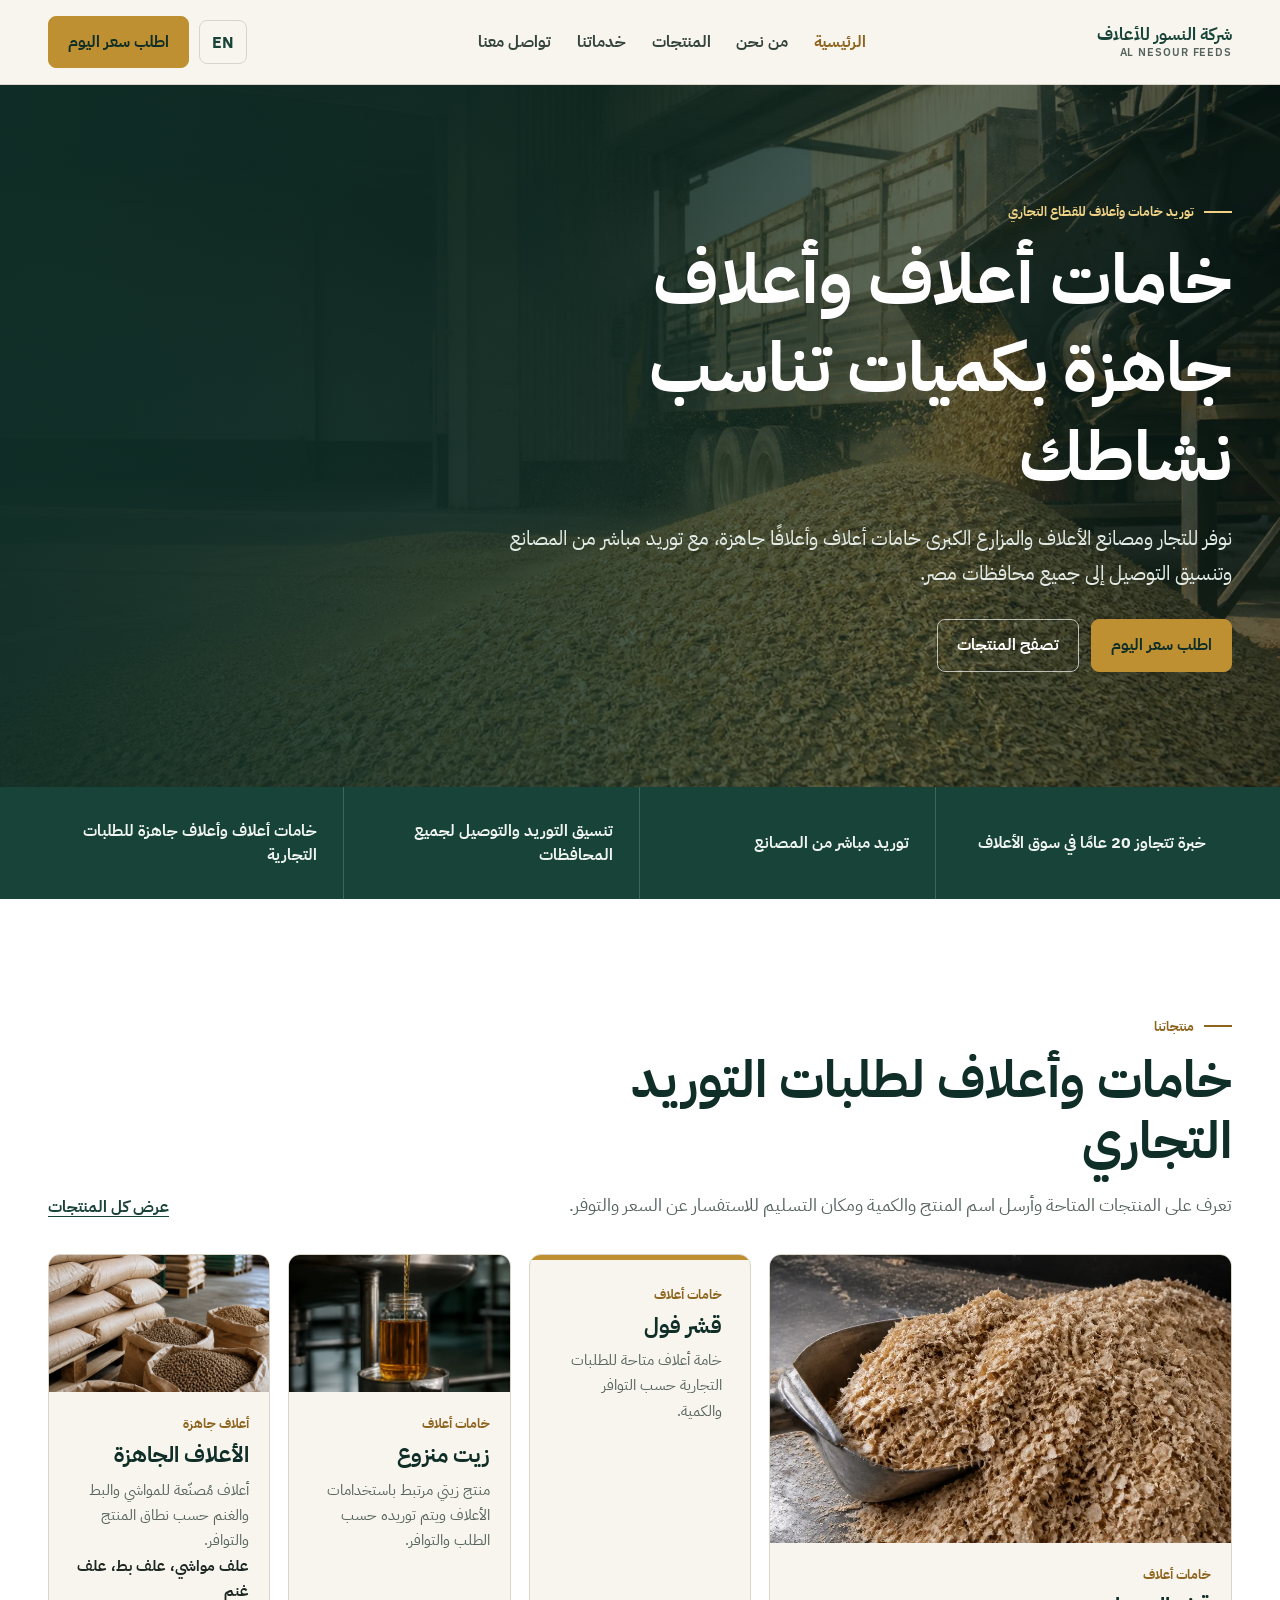
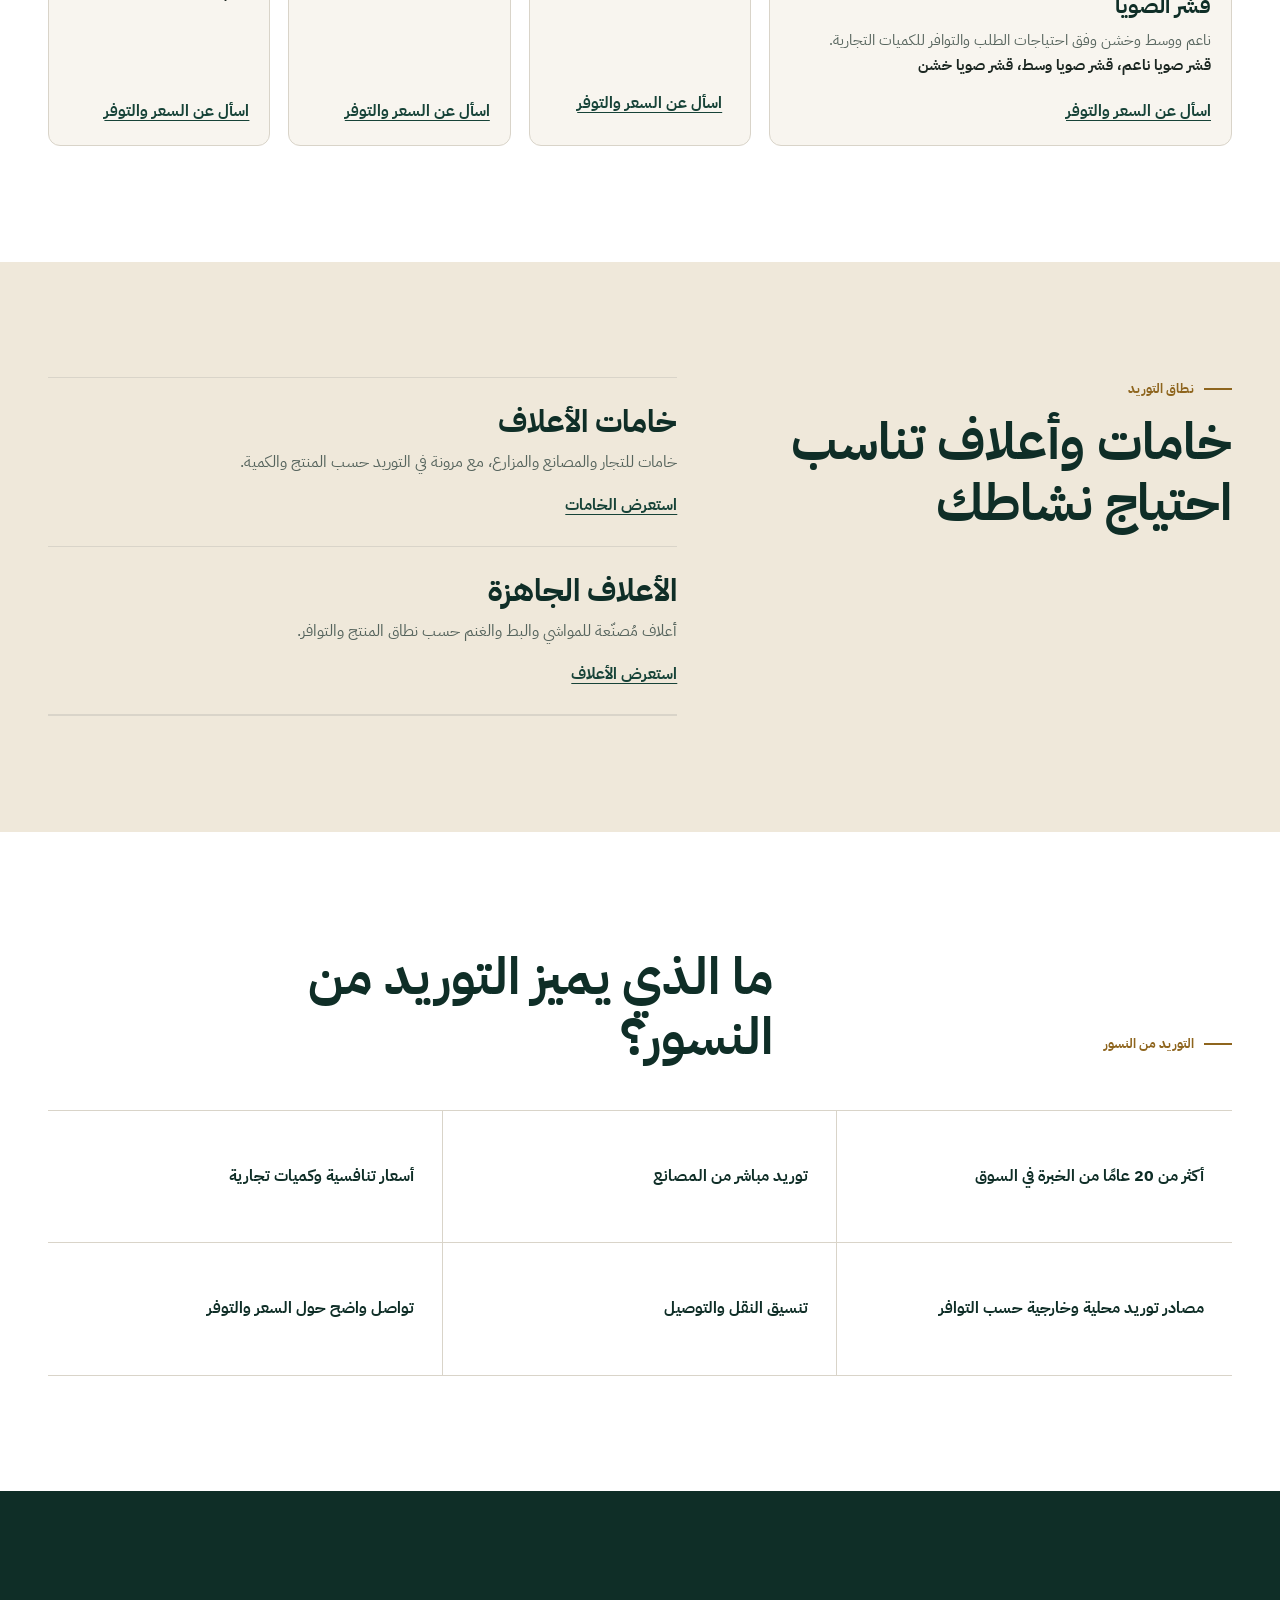
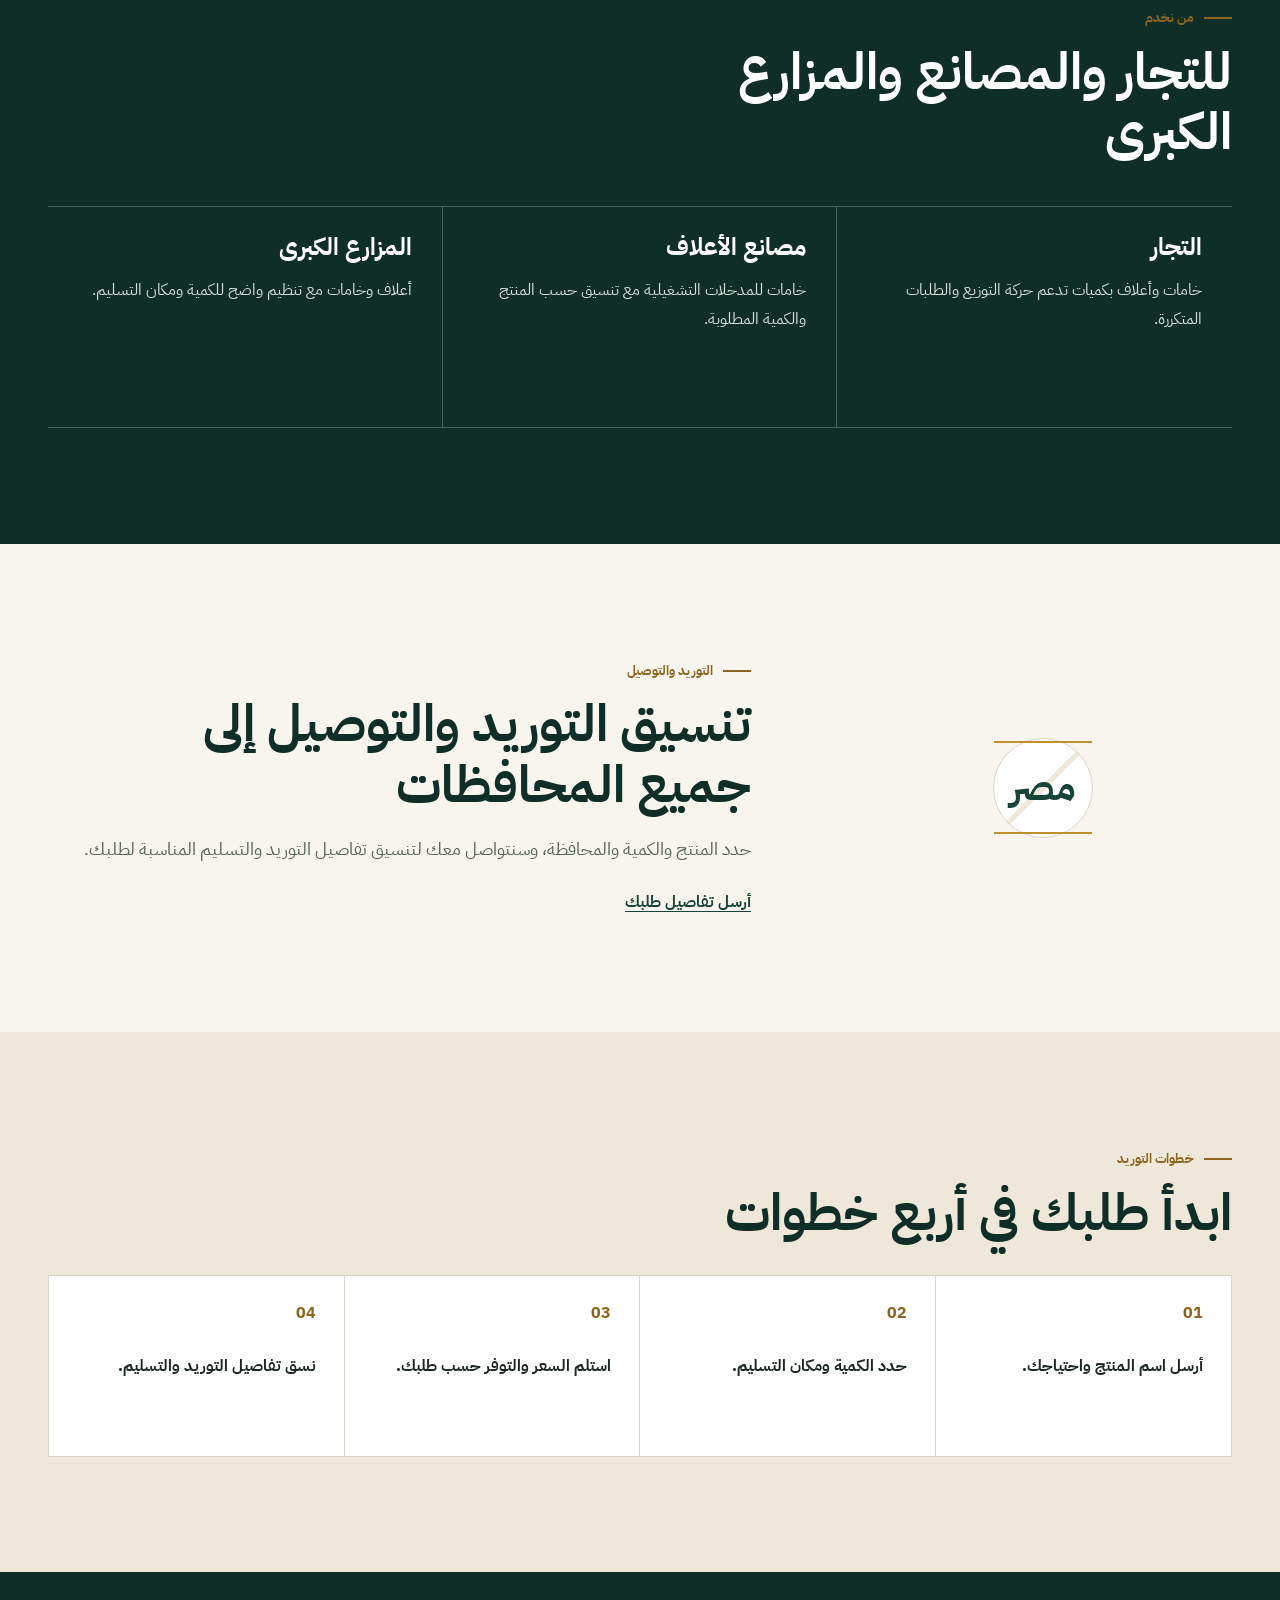
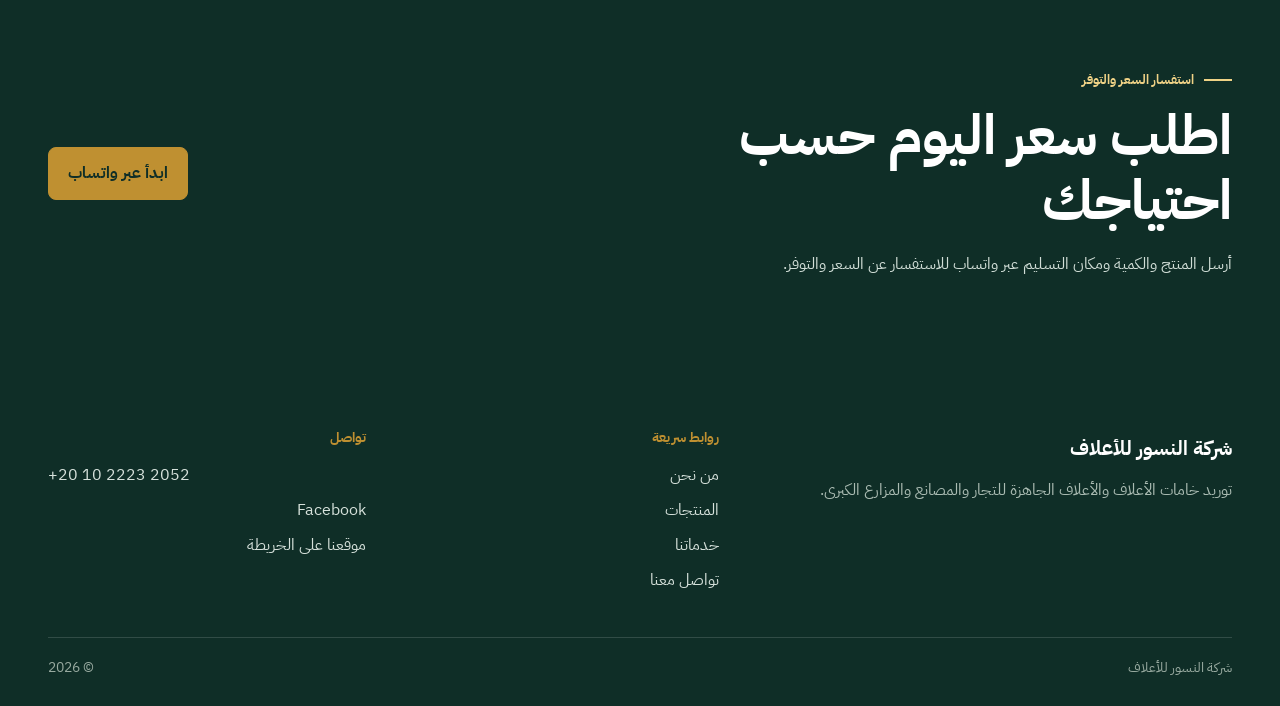
==== commit 371d0fe6: "Refine bilingual website structure and content" ====
--- a/index.html
+++ b/index.html
@@ -78,8 +78,8 @@
           <div class="eyebrow">توريد خامات وأعلاف للقطاع التجاري</div>
           <h1 id="home-hero-title">خامات أعلاف وأعلاف جاهزة بكميات تناسب نشاطك</h1>
           <p>
-            نوفر للتجار ومصانع الأعلاف والمزارع الكبرى خامات أعلاف وأعلافًا جاهزة، مع توريد مباشر
-            من المصانع وتنسيق التوصيل إلى جميع محافظات مصر.
+            نوفر للتجار ومصانع الأعلاف والمزارع الكبرى خامات أعلاف وأعلافًا جاهزة، مع توريد مباشر من
+            المصانع وتنسيق التوصيل إلى جميع محافظات مصر.
           </p>
           <div class="button-row">
             <a class="btn btn-primary" href="contact.html">اطلب سعر اليوم</a
@@ -120,7 +120,9 @@
         <div class="container home-categories-layout">
           <div>
             <div class="eyebrow">نطاق التوريد</div>
-            <h2 id="home-categories-title" class="section-title">خامات وأعلاف تناسب احتياج نشاطك</h2>
+            <h2 id="home-categories-title" class="section-title">
+              خامات وأعلاف تناسب احتياج نشاطك
+            </h2>
           </div>
           <div class="home-category-list">
             <article>
@@ -180,7 +182,9 @@
           <div class="home-delivery-mark" aria-hidden="true"><span>مصر</span></div>
           <div>
             <div class="eyebrow">التوريد والتوصيل</div>
-            <h2 id="home-delivery-title" class="section-title">تنسيق التوريد والتوصيل إلى جميع المحافظات</h2>
+            <h2 id="home-delivery-title" class="section-title">
+              تنسيق التوريد والتوصيل إلى جميع المحافظات
+            </h2>
             <p class="section-lead">
               حدد المنتج والكمية والمحافظة، وسنتواصل معك لتنسيق تفاصيل التوريد والتسليم المناسبة
               لطلبك.
@@ -214,7 +218,11 @@
             <h2 id="home-cta-title">اطلب سعر اليوم حسب احتياجك</h2>
             <p>أرسل المنتج والكمية ومكان التسليم عبر واتساب للاستفسار عن السعر والتوفر.</p>
           </div>
-          <a class="btn btn-primary" href="https://wa.me/201022232052" target="_blank" rel="noopener"
+          <a
+            class="btn btn-primary"
+            href="https://wa.me/201022232052"
+            target="_blank"
+            rel="noopener"
             >ابدأ عبر واتساب</a
           >
         </div>
--- a/assets/css/styles.css
+++ b/assets/css/styles.css
@@ -696,7 +696,12 @@
 }
 .home-hero-overlay {
   z-index: -1;
-  background: linear-gradient(90deg, rgb(15 46 39 / 94%) 0%, rgb(15 46 39 / 79%) 43%, rgb(15 46 39 / 42%) 100%);
+  background: linear-gradient(
+    90deg,
+    rgb(15 46 39 / 94%) 0%,
+    rgb(15 46 39 / 79%) 43%,
+    rgb(15 46 39 / 42%) 100%
+  );
 }
 .home-hero-media {
   z-index: -2;
@@ -881,8 +886,7 @@
   border: 1px solid var(--line-200);
   border-radius: 50%;
   background:
-    linear-gradient(135deg, transparent 48%, var(--sand-100) 48% 52%, transparent 52%),
-    var(--white);
+    linear-gradient(135deg, transparent 48%, var(--sand-100) 48% 52%, transparent 52%), var(--white);
 }
 .home-delivery-mark span {
   padding: 10px 16px;
@@ -1012,11 +1016,42 @@
 .product-page {
   background: var(--white);
 }
+.catalogue-hero {
+  padding-block: clamp(54px, 7vw, 82px);
+}
+.catalogue-hero-layout,
+.catalogue-heading,
+.catalogue-cta-wrap {
+  display: flex;
+  align-items: end;
+  justify-content: space-between;
+  gap: 28px;
+}
+.catalogue-hero h1 {
+  max-inline-size: 19ch;
+  margin-block: 9px 12px;
+  font-size: clamp(2.1rem, 4vw, 3.45rem);
+}
+.catalogue-hero p,
+.catalogue-heading p {
+  max-inline-size: 62ch;
+  margin: 0;
+}
+.catalogue-heading {
+  align-items: start;
+}
+.catalogue-heading h2,
+.catalogue-section-heading h2,
+.guidance-layout h2,
+.catalogue-cta h2 {
+  margin-block: 8px 0;
+  font-size: clamp(1.8rem, 3vw, 2.55rem);
+}
 .filter-bar {
   display: flex;
   flex-wrap: wrap;
   gap: 8px;
-  margin-block: 30px;
+  margin-block: 30px 42px;
 }
 .filter-btn {
   min-block-size: 44px;
@@ -1039,6 +1074,166 @@
 }
 .product-grid .product-card {
   background: var(--sand-50);
+}
+.catalogue-layout {
+  display: grid;
+  gap: clamp(54px, 8vw, 96px);
+}
+.catalogue-category {
+  display: grid;
+  gap: 24px;
+}
+.catalogue-category.is-filtered-out {
+  display: none;
+}
+.catalogue-section-heading {
+  display: flex;
+  align-items: end;
+  justify-content: space-between;
+  gap: 24px;
+  padding-block-end: 22px;
+  border-block-end: 1px solid var(--line-200);
+}
+.catalogue-family {
+  display: grid;
+  grid-template-columns: minmax(220px, 0.72fr) minmax(0, 1.28fr);
+  overflow: hidden;
+  border: 1px solid var(--line-200);
+  border-radius: var(--radius-md);
+  background: var(--sand-50);
+}
+.catalogue-family > .product-image {
+  min-block-size: 100%;
+  aspect-ratio: auto;
+}
+.catalogue-family-content {
+  padding: clamp(24px, 4vw, 42px);
+}
+.catalogue-family-heading {
+  display: grid;
+  gap: 8px;
+  max-inline-size: 64ch;
+}
+.catalogue-family-heading h3 {
+  margin: 0;
+  font-size: clamp(1.5rem, 2.4vw, 2rem);
+}
+.catalogue-family-heading p,
+.finished-family-intro p {
+  margin: 0;
+}
+.catalogue-family-heading .text-link {
+  margin-block-start: 5px;
+}
+.variant-list {
+  display: grid;
+  grid-template-columns: repeat(3, minmax(0, 1fr));
+  gap: 12px;
+  margin-block-start: 30px;
+}
+.product-variant {
+  min-block-size: 100%;
+  padding: 20px;
+  background: var(--white);
+}
+.product-variant h4 {
+  margin: 0;
+  font-size: 1.15rem;
+}
+.product-variant p {
+  margin-block: 8px 17px;
+  font-size: 0.91rem;
+}
+.catalogue-standalone-grid,
+.finished-products-grid {
+  display: grid;
+  grid-template-columns: repeat(2, minmax(0, 1fr));
+  gap: 18px;
+}
+.catalogue-standalone-grid .product-card,
+.finished-products-grid .product-card {
+  min-block-size: 250px;
+}
+.product-card-text-only {
+  position: relative;
+  overflow: hidden;
+}
+.product-card-text-only::before {
+  position: absolute;
+  inset-block-start: 0;
+  inset-inline: 0;
+  block-size: 5px;
+  background: var(--brass-500);
+  content: '';
+}
+.finished-family-intro {
+  display: grid;
+  grid-template-columns: 106px minmax(0, 1fr);
+  gap: 14px;
+  align-items: center;
+  max-inline-size: 450px;
+}
+.finished-family-intro .product-image {
+  aspect-ratio: 1;
+  border-radius: 50%;
+}
+.catalogue-fallback {
+  margin-block-start: 24px;
+  padding: 18px;
+  border: 1px solid var(--line-200);
+  background: var(--sand-50);
+}
+.catalogue-guidance {
+  background: var(--sand-100);
+}
+.guidance-layout {
+  display: grid;
+  grid-template-columns: 0.9fr 1.1fr;
+  gap: clamp(36px, 7vw, 100px);
+  align-items: start;
+}
+.guidance-layout p,
+.catalogue-cta p {
+  max-inline-size: 55ch;
+  margin-block: 13px 0;
+}
+.guidance-list {
+  display: grid;
+  grid-template-columns: repeat(3, minmax(0, 1fr));
+  gap: 0;
+  margin: 0;
+  padding: 0;
+  list-style: none;
+  border: 1px solid var(--line-200);
+  background: var(--white);
+}
+.guidance-list li {
+  display: grid;
+  gap: 8px;
+  padding: 24px;
+  border-inline-start: 1px solid var(--line-200);
+}
+.guidance-list li:first-child {
+  border-inline-start: 0;
+}
+.guidance-list strong {
+  color: var(--forest-800);
+  font-size: 1.1rem;
+}
+.guidance-list span {
+  font-size: 0.9rem;
+  line-height: 1.7;
+}
+.catalogue-cta {
+  padding-block: clamp(50px, 7vw, 80px);
+  color: var(--white);
+  background: var(--forest-800);
+}
+.catalogue-cta h2 {
+  color: var(--white);
+}
+.catalogue-cta p {
+  color: #cedbd4;
 }
 .service-page-grid {
   display: grid;
@@ -1476,3 +1671,56 @@
     animation-duration: 0.01ms !important;
   }
 }
+@media (max-width: 900px) {
+  .catalogue-family {
+    grid-template-columns: minmax(190px, 0.68fr) minmax(0, 1.32fr);
+  }
+  .variant-list {
+    grid-template-columns: 1fr;
+  }
+  .guidance-layout {
+    grid-template-columns: 1fr;
+  }
+}
+@media (max-width: 700px) {
+  .catalogue-hero-layout,
+  .catalogue-heading,
+  .catalogue-section-heading,
+  .catalogue-cta-wrap {
+    align-items: start;
+    flex-direction: column;
+  }
+  .catalogue-hero-layout > .btn,
+  .catalogue-cta-wrap > .btn {
+    inline-size: 100%;
+  }
+  .catalogue-section-heading {
+    padding-block-end: 18px;
+  }
+  .catalogue-family {
+    grid-template-columns: 1fr;
+  }
+  .catalogue-family > .product-image {
+    min-block-size: auto;
+    aspect-ratio: 16 / 10;
+  }
+  .catalogue-family-content {
+    padding: 24px;
+  }
+  .catalogue-standalone-grid,
+  .finished-products-grid,
+  .guidance-list {
+    grid-template-columns: 1fr;
+  }
+  .guidance-list li,
+  .guidance-list li:first-child {
+    border-inline-start: 0;
+    border-block-start: 1px solid var(--line-200);
+  }
+  .guidance-list li:first-child {
+    border-block-start: 0;
+  }
+  .finished-family-intro {
+    grid-template-columns: 72px minmax(0, 1fr);
+  }
+}
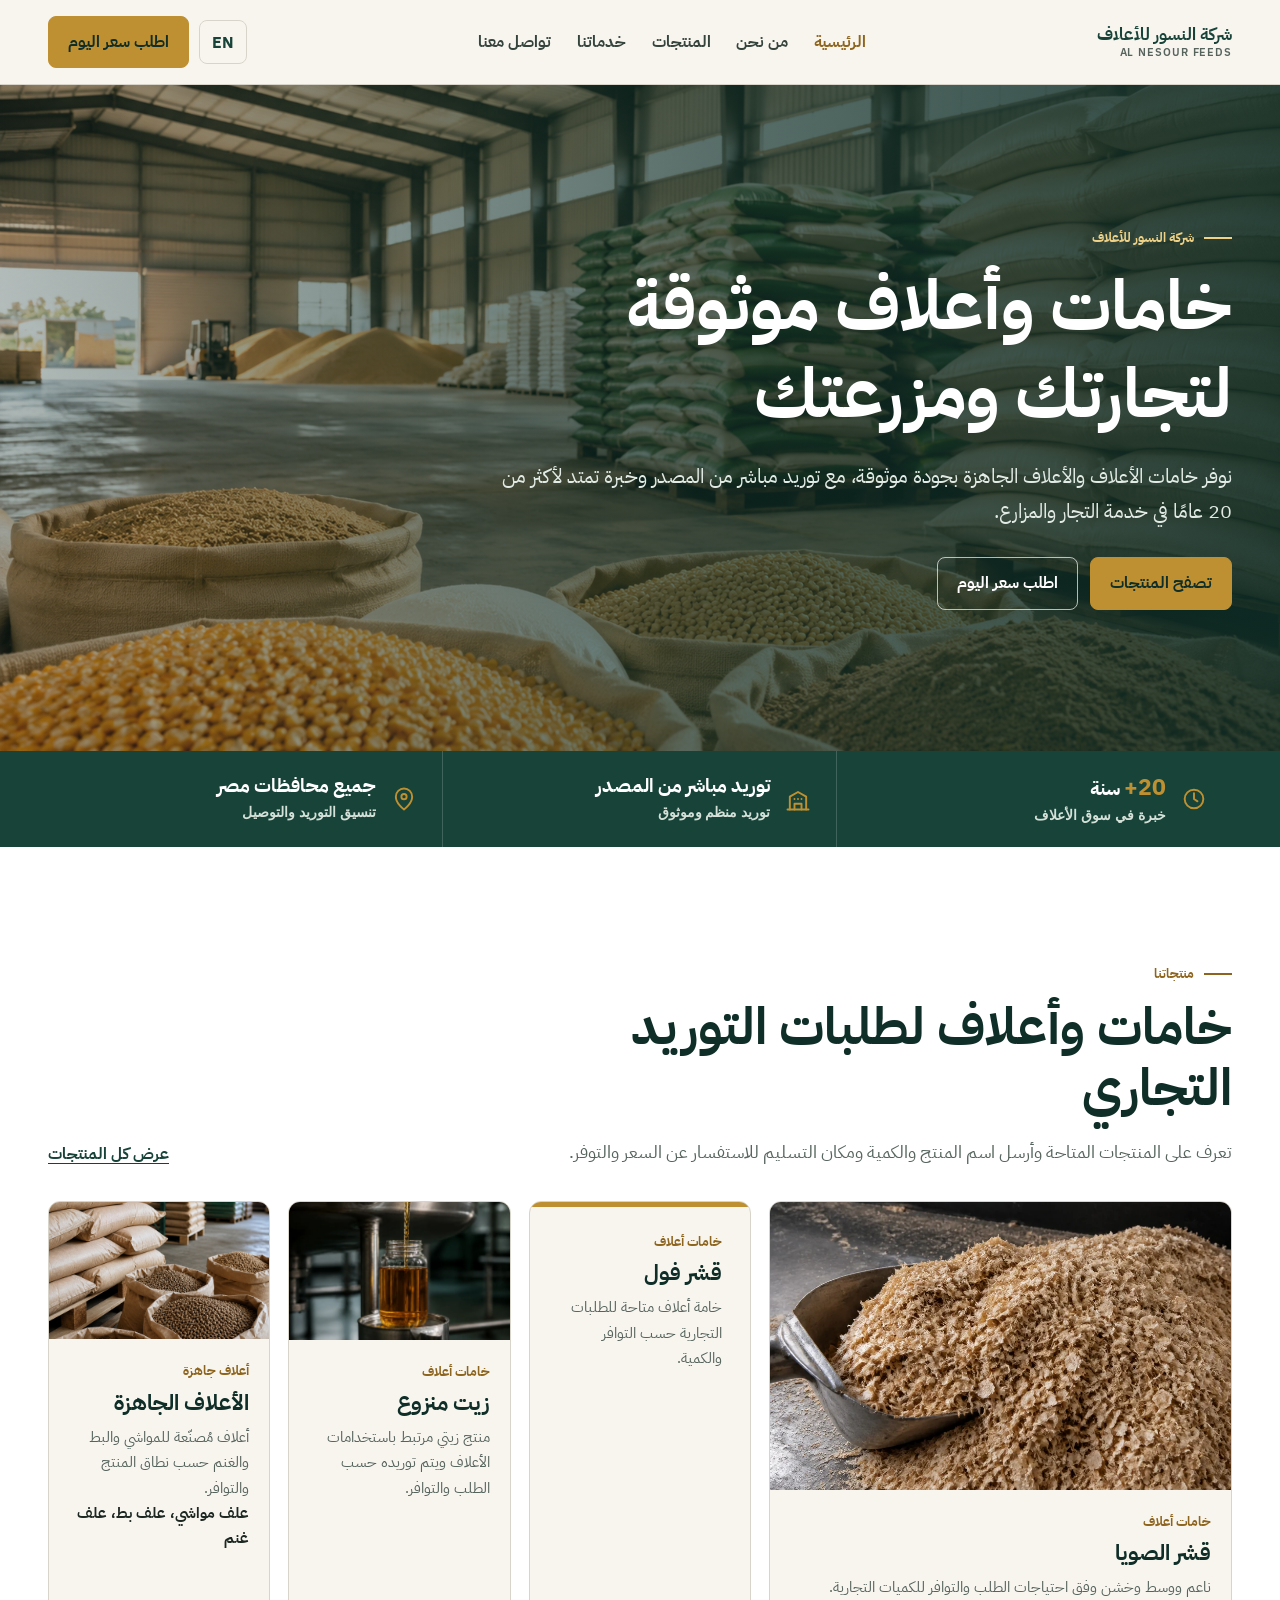
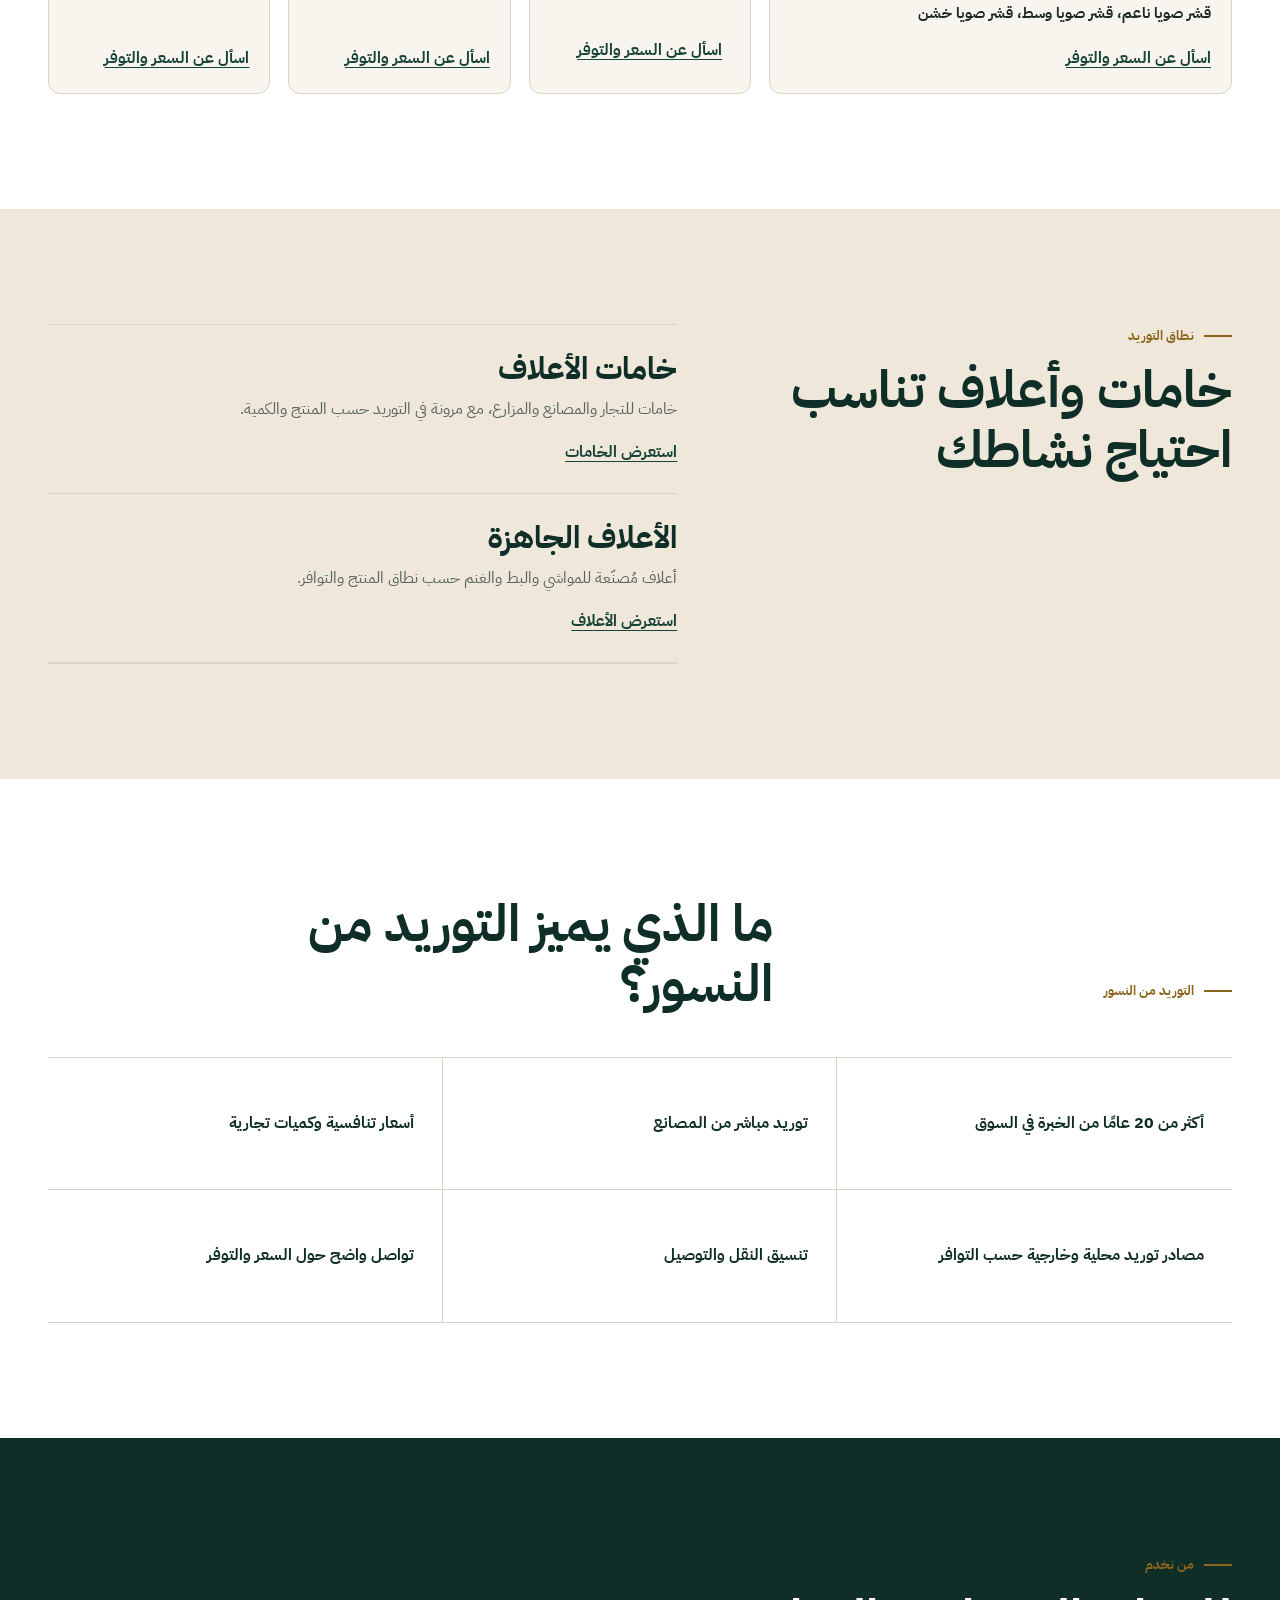
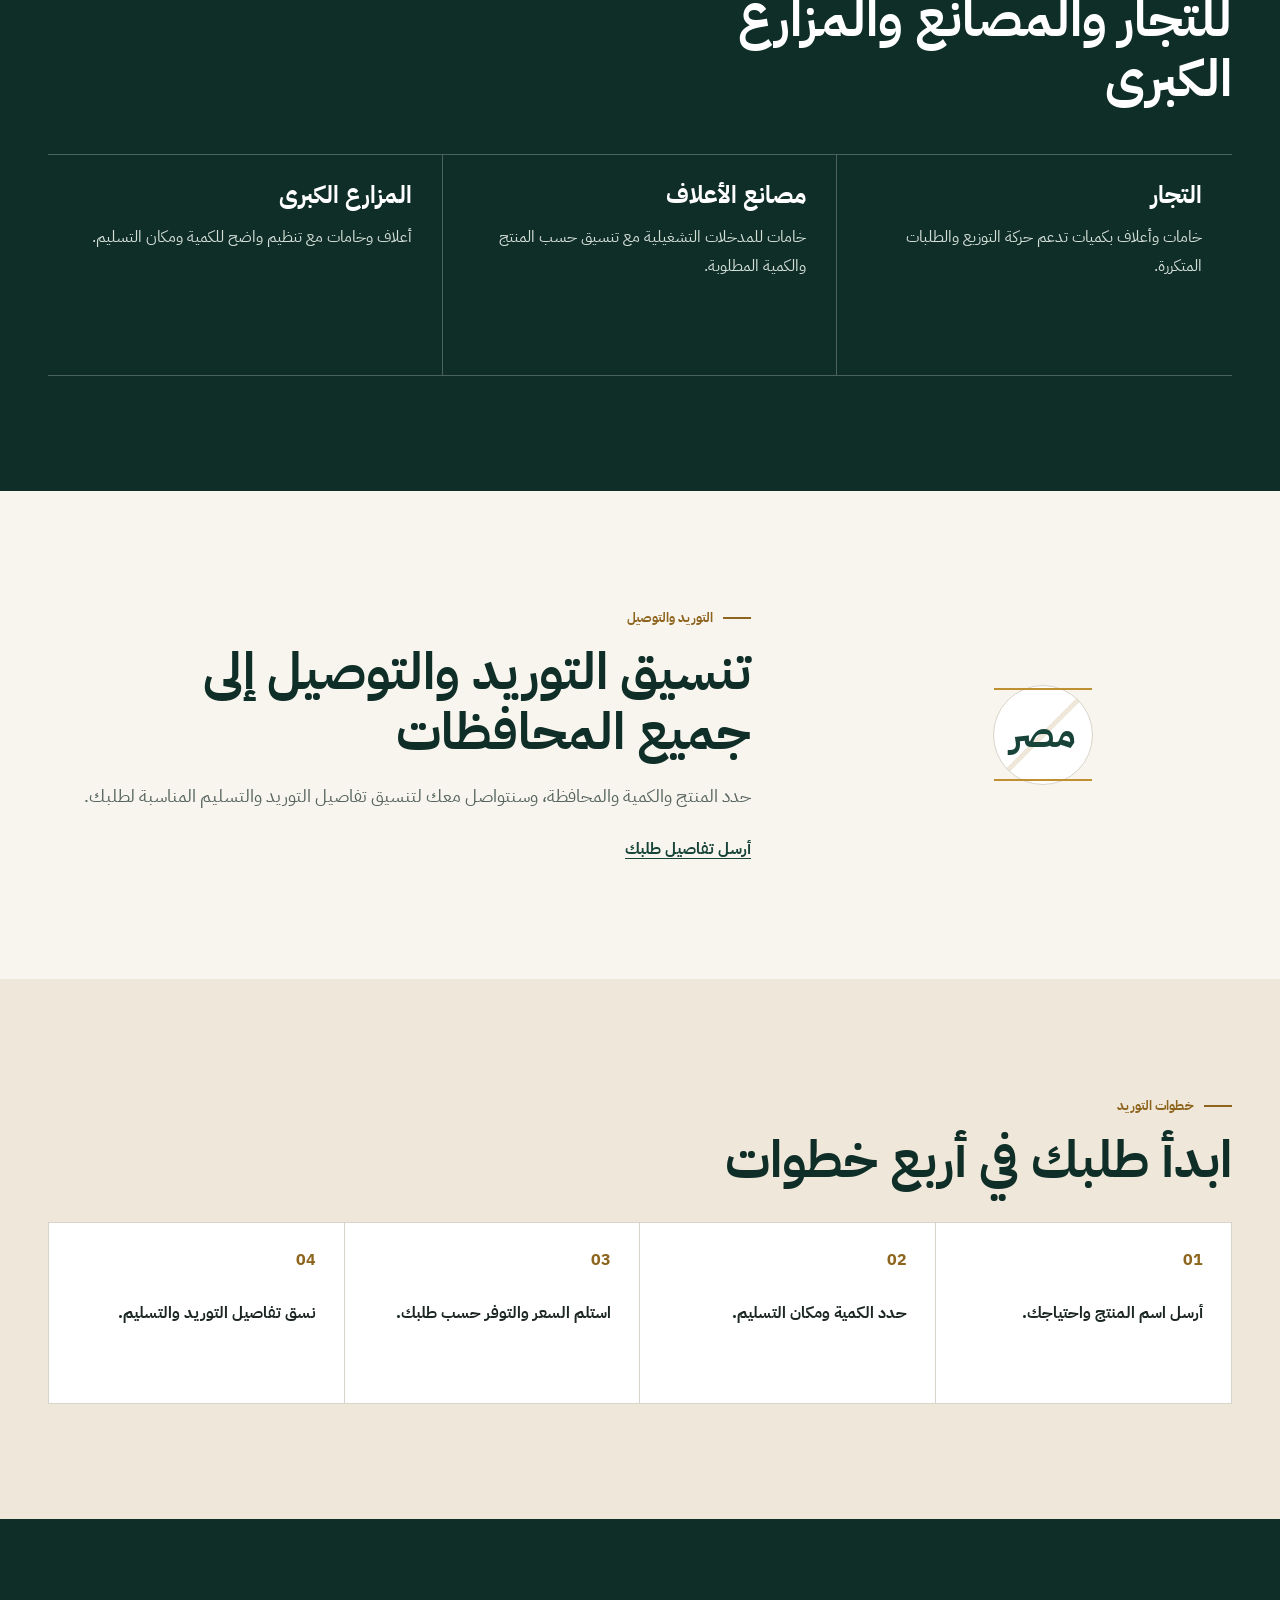
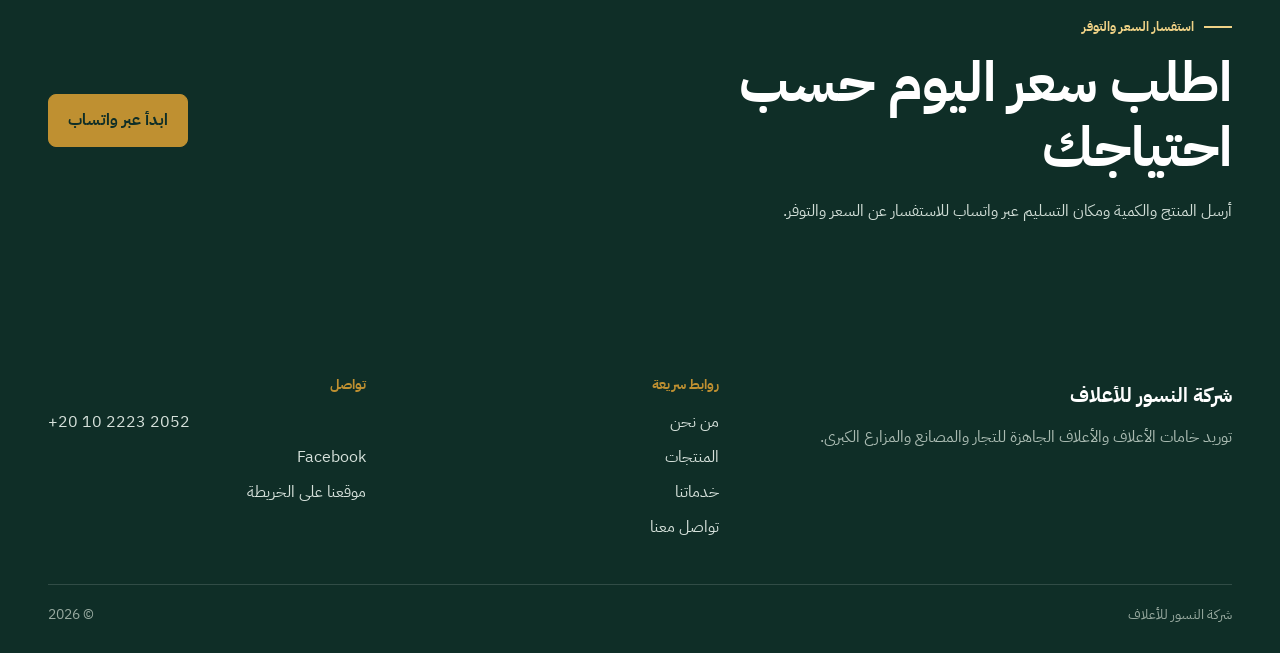
==== commit 749b5665: "Hero section" ====
--- a/index.html
+++ b/index.html
@@ -63,11 +63,10 @@
       <section class="home-hero" aria-labelledby="home-hero-title">
         <div class="home-hero-media" aria-hidden="true">
           <picture>
-            <source media="(max-width: 600px)" srcset="assets/images/hero/feed-handling-960.webp" />
             <img
-              src="assets/images/hero/feed-handling-1600.webp"
-              width="1600"
-              height="900"
+              src="assets/images/hero/Hero.png"
+              width="1672"
+              height="941"
               alt=""
               fetchpriority="high"
             />
@@ -75,25 +74,52 @@
         </div>
         <div class="home-hero-overlay" aria-hidden="true"></div>
         <div class="container home-hero-content">
-          <div class="eyebrow">توريد خامات وأعلاف للقطاع التجاري</div>
-          <h1 id="home-hero-title">خامات أعلاف وأعلاف جاهزة بكميات تناسب نشاطك</h1>
+          <div class="eyebrow">شركة النسور للأعلاف</div>
+          <h1 id="home-hero-title">خامات وأعلاف موثوقة لتجارتك ومزرعتك</h1>
           <p>
-            نوفر للتجار ومصانع الأعلاف والمزارع الكبرى خامات أعلاف وأعلافًا جاهزة، مع توريد مباشر من
-            المصانع وتنسيق التوصيل إلى جميع محافظات مصر.
+            نوفر خامات الأعلاف والأعلاف الجاهزة بجودة موثوقة، مع توريد مباشر من المصدر وخبرة تمتد لأكثر
+            من 20 عامًا في خدمة التجار والمزارع.
           </p>
           <div class="button-row">
-            <a class="btn btn-primary" href="contact.html">اطلب سعر اليوم</a
-            ><a class="btn btn-outline" href="products.html">تصفح المنتجات</a>
+            <a class="btn btn-primary" href="products.html">تصفح المنتجات</a
+            ><a class="btn btn-outline" href="contact.html">اطلب سعر اليوم</a>
           </div>
         </div>
       </section>
 
       <section class="home-proof" aria-label="مقومات التوريد من النسور">
         <div class="container home-proof-grid">
-          <p>خبرة تتجاوز 20 عامًا في سوق الأعلاف</p>
-          <p>توريد مباشر من المصانع</p>
-          <p>تنسيق التوريد والتوصيل لجميع المحافظات</p>
-          <p>خامات أعلاف وأعلاف جاهزة للطلبات التجارية</p>
+          <div class="home-proof-item">
+            <svg class="home-proof-icon" viewBox="0 0 24 24" aria-hidden="true">
+              <circle cx="12" cy="12" r="8"></circle>
+              <path d="M12 7v5l3 2"></path>
+            </svg>
+            <div>
+              <strong class="home-proof-main"><span class="home-proof-accent" dir="ltr">+20</span> سنة</strong>
+              <span class="home-proof-support">خبرة في سوق الأعلاف</span>
+            </div>
+          </div>
+          <div class="home-proof-item">
+            <svg class="home-proof-icon" viewBox="0 0 24 24" aria-hidden="true">
+              <path d="M3 21h18"></path>
+              <path d="M5 21V10l7-4 7 4v11"></path>
+              <path d="M9 21v-5h6v5M9 12h.01M12 12h.01M15 12h.01"></path>
+            </svg>
+            <div>
+              <strong class="home-proof-main">توريد مباشر من المصدر</strong>
+              <span class="home-proof-support">توريد منظم وموثوق</span>
+            </div>
+          </div>
+          <div class="home-proof-item">
+            <svg class="home-proof-icon" viewBox="0 0 24 24" aria-hidden="true">
+              <path d="M12 21s7-5.1 7-11a7 7 0 0 0-14 0c0 5.9 7 11 7 11Z"></path>
+              <circle cx="12" cy="10" r="2.25"></circle>
+            </svg>
+            <div>
+              <strong class="home-proof-main">جميع محافظات مصر</strong>
+              <span class="home-proof-support">تنسيق التوريد والتوصيل</span>
+            </div>
+          </div>
         </div>
       </section>
 
--- a/assets/css/styles.css
+++ b/assets/css/styles.css
@@ -692,15 +692,23 @@
 }
 .home-hero-media img {
   object-fit: cover;
-  object-position: 60% center;
+  object-position: center;
 }
 .home-hero-overlay {
   z-index: -1;
   background: linear-gradient(
     90deg,
-    rgb(15 46 39 / 94%) 0%,
-    rgb(15 46 39 / 79%) 43%,
-    rgb(15 46 39 / 42%) 100%
+    rgb(15 46 39 / 88%) 0%,
+    rgb(15 46 39 / 68%) 45%,
+    rgb(15 46 39 / 30%) 100%
+  );
+}
+html[dir='rtl'] .home-hero-overlay {
+  background: linear-gradient(
+    270deg,
+    rgb(15 46 39 / 88%) 0%,
+    rgb(15 46 39 / 68%) 45%,
+    rgb(15 46 39 / 30%) 100%
   );
 }
 .home-hero-media {
@@ -740,20 +748,53 @@
 }
 .home-proof-grid {
   display: grid;
-  grid-template-columns: repeat(4, 1fr);
-}
-.home-proof p {
-  min-block-size: 112px;
-  display: flex;
+  grid-template-columns: repeat(3, 1fr);
+}
+.home-proof-item {
+  min-block-size: 96px;
+  display: grid;
+  grid-template-columns: auto minmax(0, 1fr);
   align-items: center;
-  padding: 22px 26px;
-  color: #f0f4f1;
-  font-weight: 700;
-  line-height: 1.55;
+  gap: 14px;
+  padding: 18px 24px;
   border-inline-start: 1px solid rgb(255 255 255 / 18%);
 }
-.home-proof p:first-child {
+.home-proof-item:first-child {
   border-inline-start: 0;
+}
+.home-proof-icon {
+  inline-size: 28px;
+  block-size: 28px;
+  flex: none;
+  color: var(--brass-500);
+  fill: none;
+  stroke: currentColor;
+  stroke-linecap: round;
+  stroke-linejoin: round;
+  stroke-width: 1.65;
+}
+.home-proof-main,
+.home-proof-support {
+  display: block;
+}
+.home-proof-main {
+  color: var(--white);
+  font-size: clamp(1.05rem, 1.45vw, 1.3rem);
+  font-weight: 800;
+  line-height: 1.3;
+}
+.home-proof-accent {
+  color: var(--brass-500);
+  font-family: var(--font-en);
+  font-size: 1.25em;
+  white-space: nowrap;
+}
+.home-proof-support {
+  margin-block-start: 3px;
+  color: #d4e0d8;
+  font-size: 0.88rem;
+  font-weight: 600;
+  line-height: 1.5;
 }
 .home-products-grid {
   display: grid;
@@ -1472,14 +1513,15 @@
   }
   .home-proof-grid,
   .home-benefits-list {
-    grid-template-columns: repeat(2, 1fr);
-  }
-  .home-proof p:nth-child(3) {
+    grid-template-columns: 1fr;
+  }
+  .home-proof-item,
+  .home-proof-item:nth-child(3) {
     border-inline-start: 0;
     border-block-start: 1px solid rgb(255 255 255 / 18%);
   }
-  .home-proof p:nth-child(4) {
-    border-block-start: 1px solid rgb(255 255 255 / 18%);
+  .home-proof-item:first-child {
+    border-block-start: 0;
   }
   .home-categories-layout,
   .home-delivery-layout {
@@ -1597,10 +1639,13 @@
     padding-block: 82px 64px;
   }
   .home-hero-media img {
-    object-position: 65% center;
+    object-position: 58% center;
   }
   .home-hero-overlay {
-    background: linear-gradient(90deg, rgb(15 46 39 / 91%) 0%, rgb(15 46 39 / 74%) 100%);
+    background: linear-gradient(90deg, rgb(15 46 39 / 88%) 0%, rgb(15 46 39 / 62%) 100%);
+  }
+  html[dir='rtl'] .home-hero-overlay {
+    background: linear-gradient(270deg, rgb(15 46 39 / 88%) 0%, rgb(15 46 39 / 62%) 100%);
   }
   .home-hero h1 {
     font-size: clamp(2.55rem, 12vw, 3.45rem);
@@ -1610,14 +1655,13 @@
   .home-process-list {
     grid-template-columns: 1fr;
   }
-  .home-proof p,
-  .home-proof p:nth-child(3),
-  .home-proof p:nth-child(4) {
+  .home-proof-item,
+  .home-proof-item:nth-child(3) {
     min-block-size: auto;
     border-inline-start: 0;
     border-block-start: 1px solid rgb(255 255 255 / 18%);
   }
-  .home-proof p:first-child {
+  .home-proof-item:first-child {
     border-block-start: 0;
   }
   .home-products-grid .product-card:first-child {
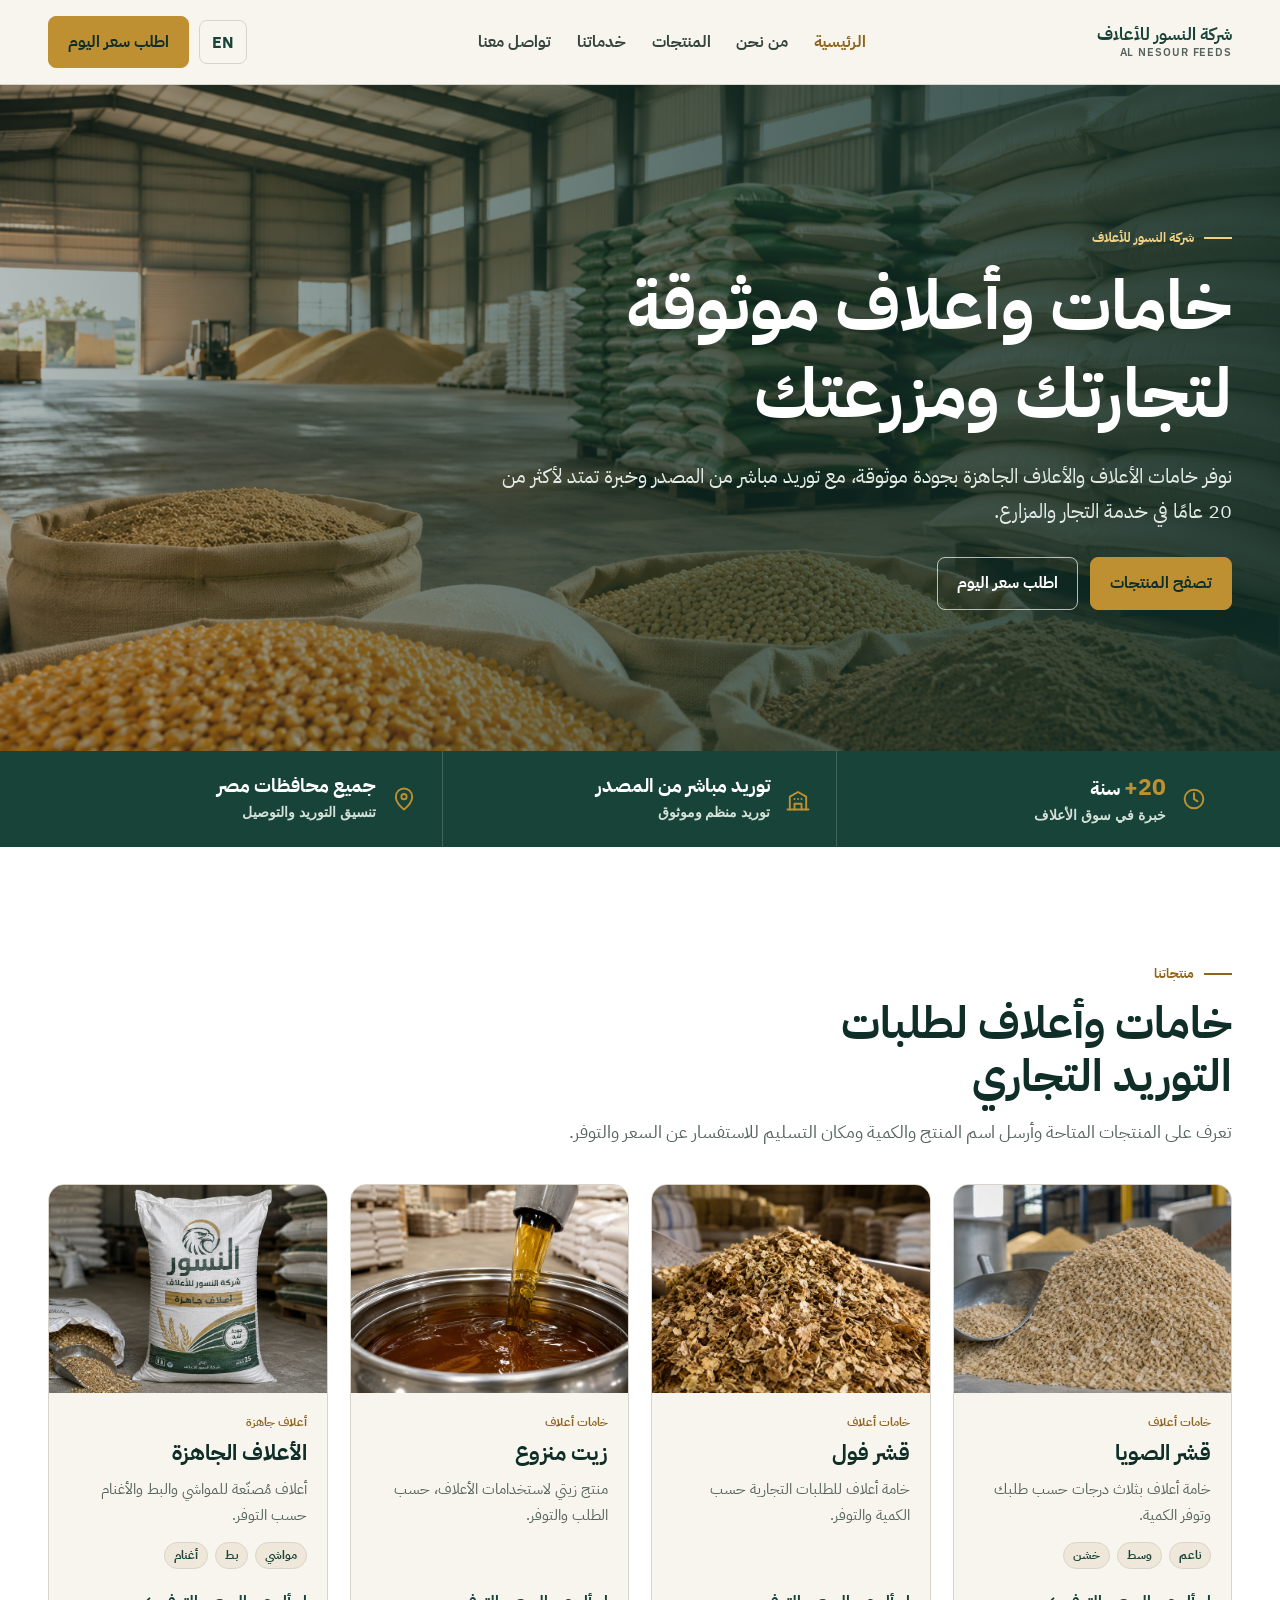
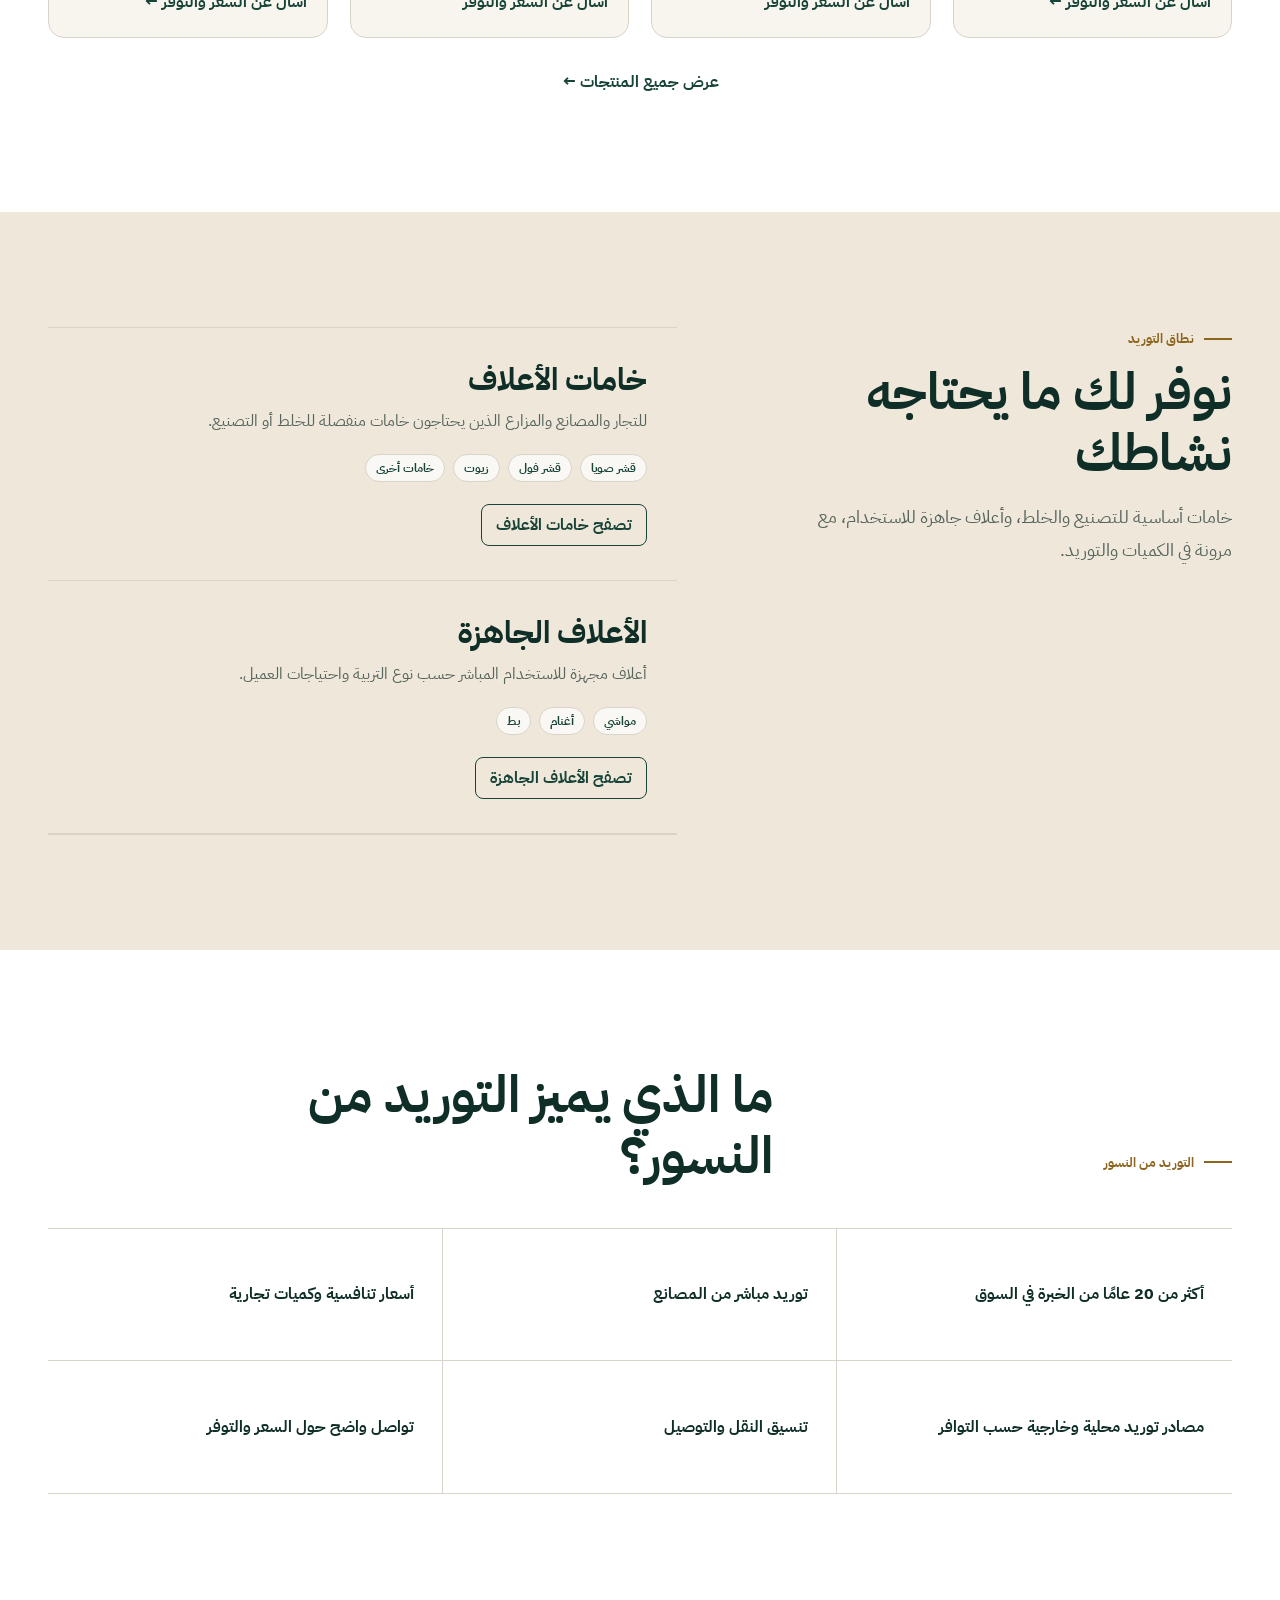
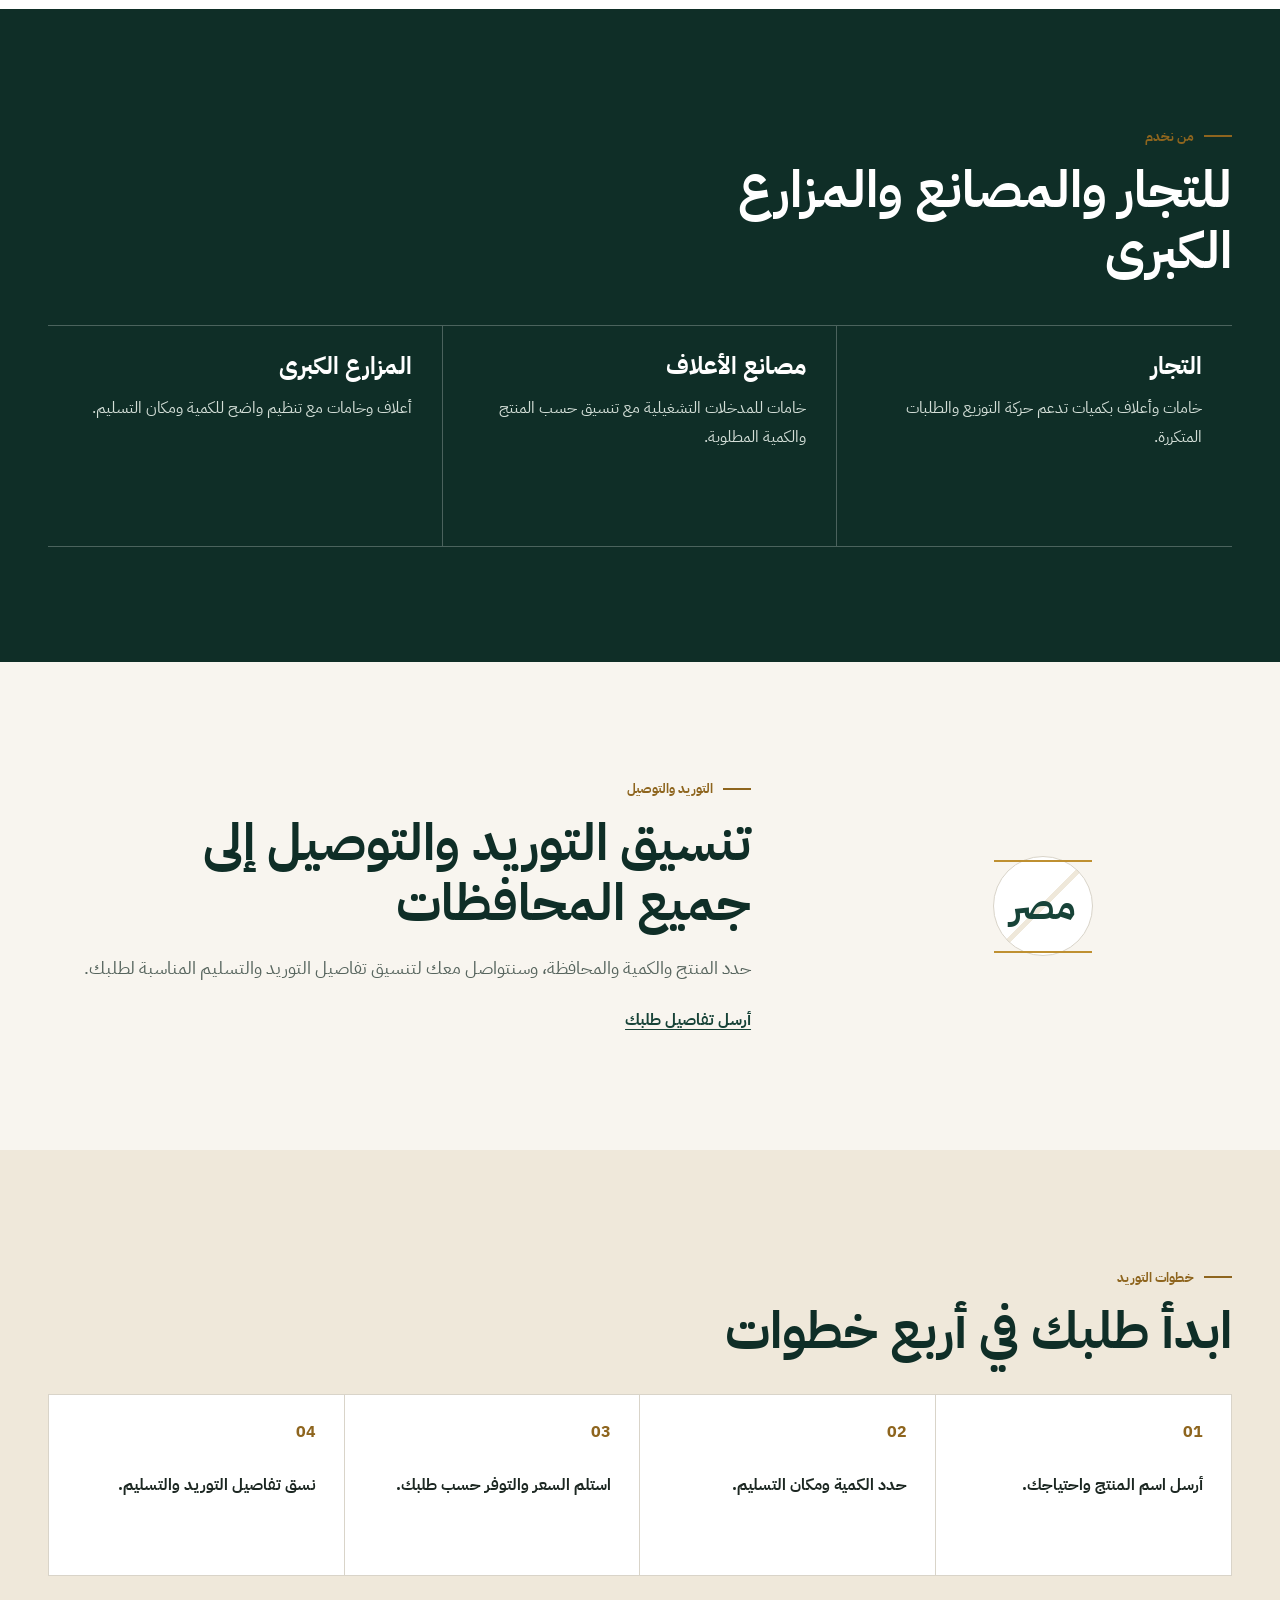
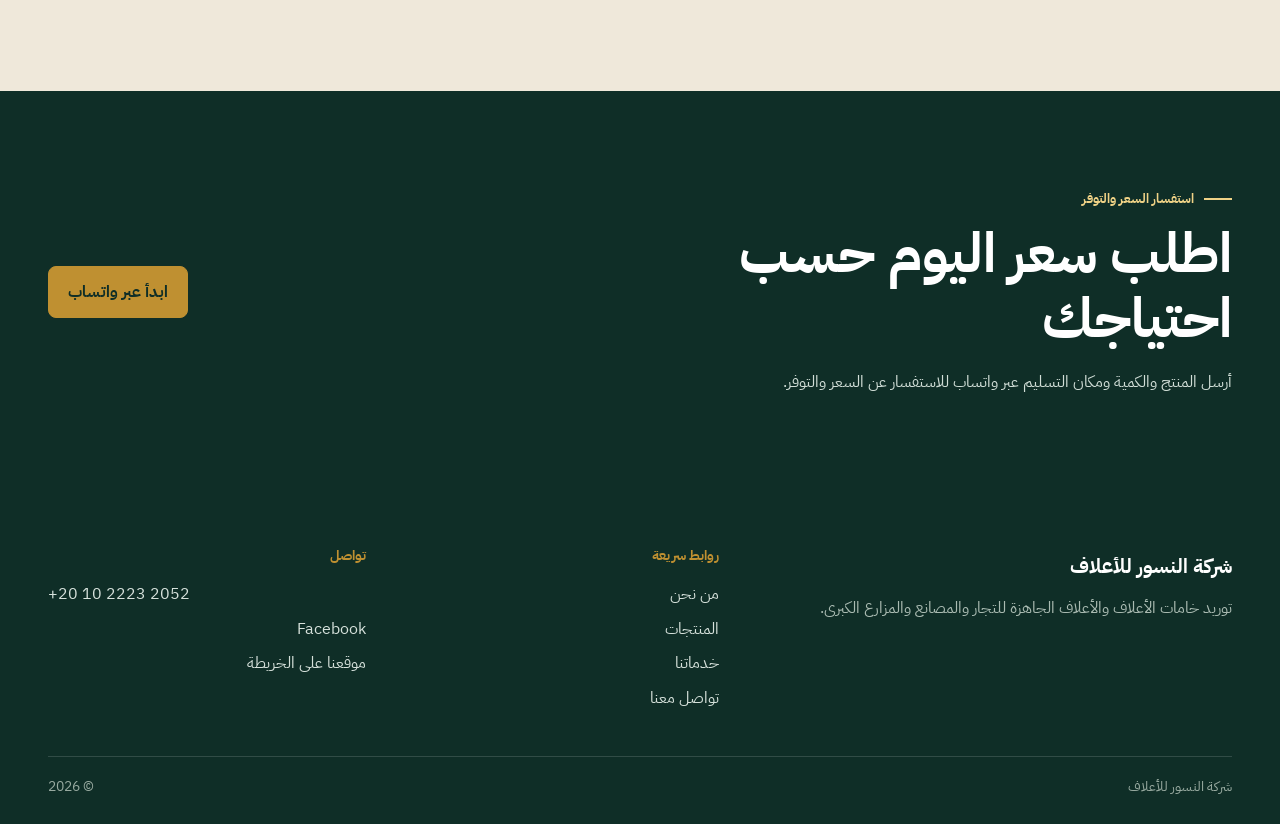
==== commit 8a05a5ea: "commit" ====
--- a/index.html
+++ b/index.html
@@ -136,9 +136,11 @@
                 والتوفر.
               </p>
             </div>
-            <a class="text-link" href="products.html">عرض كل المنتجات</a>
           </div>
           <div class="home-products-grid" data-products-grid data-products-context="homepage"></div>
+          <div class="home-products-all-link">
+            <a class="text-link" href="products.html">عرض جميع المنتجات ←</a>
+          </div>
         </div>
       </section>
 
@@ -146,20 +148,32 @@
         <div class="container home-categories-layout">
           <div>
             <div class="eyebrow">نطاق التوريد</div>
-            <h2 id="home-categories-title" class="section-title">
-              خامات وأعلاف تناسب احتياج نشاطك
-            </h2>
+            <h2 id="home-categories-title" class="section-title">نوفر لك ما يحتاجه نشاطك</h2>
+            <p class="section-lead">
+              خامات أساسية للتصنيع والخلط، وأعلاف جاهزة للاستخدام، مع مرونة في الكميات والتوريد.
+            </p>
           </div>
           <div class="home-category-list">
             <article>
               <h3>خامات الأعلاف</h3>
-              <p>خامات للتجار والمصانع والمزارع، مع مرونة في التوريد حسب المنتج والكمية.</p>
-              <a class="text-link" href="products.html">استعرض الخامات</a>
+              <p>للتجار والمصانع والمزارع الذين يحتاجون خامات منفصلة للخلط أو التصنيع.</p>
+              <ul class="home-category-tags" aria-label="أمثلة على خامات الأعلاف">
+                <li>قشر صويا</li>
+                <li>قشر فول</li>
+                <li>زيوت</li>
+                <li>خامات أخرى</li>
+              </ul>
+              <a class="home-category-link" href="products.html">تصفح خامات الأعلاف</a>
             </article>
             <article>
               <h3>الأعلاف الجاهزة</h3>
-              <p>أعلاف مُصنّعة للمواشي والبط والغنم حسب نطاق المنتج والتوافر.</p>
-              <a class="text-link" href="products.html">استعرض الأعلاف</a>
+              <p>أعلاف مجهزة للاستخدام المباشر حسب نوع التربية واحتياجات العميل.</p>
+              <ul class="home-category-tags" aria-label="أنواع الأعلاف الجاهزة">
+                <li>مواشي</li>
+                <li>أغنام</li>
+                <li>بط</li>
+              </ul>
+              <a class="home-category-link" href="products.html">تصفح الأعلاف الجاهزة</a>
             </article>
           </div>
         </div>
--- a/assets/css/styles.css
+++ b/assets/css/styles.css
@@ -798,26 +798,99 @@
 }
 .home-products-grid {
   display: grid;
-  grid-template-columns: repeat(auto-fit, minmax(220px, 1fr));
-  gap: 18px;
+  grid-template-columns: repeat(4, minmax(0, 1fr));
+  grid-auto-rows: 1fr;
+  gap: 22px;
 }
 .home-products-grid .product-card {
+  min-block-size: 100%;
   background: var(--sand-50);
-}
-.home-products-grid .product-card:first-child {
-  grid-column: span 2;
+  border-radius: var(--radius-lg);
+  box-shadow: none;
+  transition:
+    transform 250ms ease,
+    border-color 250ms ease,
+    box-shadow 250ms ease;
+}
+.home-products-grid .product-card:hover {
+  border-color: var(--brass-500);
+  box-shadow: var(--shadow-subtle);
+  transform: translateY(-4px);
 }
 .home-products-grid .product-image {
-  aspect-ratio: 16 / 10;
-}
-.home-products-grid .product-card-text-only .product-content {
-  min-block-size: 100%;
-  padding: 28px;
+  aspect-ratio: 4 / 3;
+}
+.home-products-grid .product-card:hover .product-image img {
+  transform: none;
+}
+.home-products .section-intro {
+  display: block;
+  margin-block-end: 36px;
+}
+.home-products .section-title {
+  max-inline-size: 18ch;
+  font-size: clamp(1.85rem, 3.45vw, 3.2rem);
+}
+.home-products .section-lead {
+  margin-block-start: 14px;
+}
+.home-products-grid .product-content {
+  padding: 20px;
+}
+.home-products-grid .product-category {
+  color: var(--brass-700);
+  font-size: 0.78rem;
+  line-height: 1.4;
+}
+.home-products-grid .product-card h3 {
+  margin-block: 8px 9px;
+  color: var(--forest-950);
+  font-size: 1.375rem;
+  line-height: 1.3;
+}
+.home-products-grid .product-card p {
+  color: var(--ink-600);
+  font-size: 0.96rem;
+  line-height: 1.65;
 }
 .product-variants {
-  color: var(--ink-950);
-  font-size: 0.86rem;
+  display: flex;
+  flex-wrap: wrap;
+  gap: 7px;
+  margin-block-start: 15px;
+}
+.product-variant-chip {
+  padding: 4px 9px;
+  color: var(--forest-800);
+  background: var(--sand-100);
+  border: 1px solid var(--line-200);
+  border-radius: 999px;
+  font-size: 0.78rem;
   font-weight: 700;
+  line-height: 1.35;
+}
+.home-products-grid .product-card .text-link {
+  color: var(--forest-800);
+  padding-block-start: 19px;
+  text-decoration: none;
+}
+.home-products-grid .product-card .text-link:hover,
+.home-products-grid .product-card .text-link:focus-visible {
+  text-decoration: underline;
+  text-underline-offset: 4px;
+}
+.home-products-all-link {
+  margin-block-start: 30px;
+  text-align: center;
+}
+.home-products-all-link .text-link {
+  color: var(--forest-800);
+  text-decoration: none;
+}
+.home-products-all-link .text-link:hover,
+.home-products-all-link .text-link:focus-visible {
+  text-decoration: underline;
+  text-underline-offset: 4px;
 }
 .home-categories {
   background: var(--sand-100);
@@ -828,19 +901,85 @@
   gap: clamp(36px, 7vw, 112px);
   align-items: start;
 }
+.home-categories .section-lead {
+  max-inline-size: 40ch;
+}
 .home-category-list {
   border-block: 1px solid var(--line-200);
 }
 .home-category-list article {
-  padding-block: 26px;
+  position: relative;
+  padding: clamp(24px, 3vw, 34px) clamp(16px, 3vw, 30px);
   border-block-end: 1px solid var(--line-200);
+  transition:
+    background-color var(--ease),
+    box-shadow var(--ease);
+}
+.home-category-list article::before {
+  position: absolute;
+  inset-block: 0;
+  inset-inline-start: 0;
+  inline-size: 3px;
+  background: var(--brass-700);
+  content: '';
+  opacity: 0;
+  transition: opacity var(--ease);
+}
+.home-category-list article:hover,
+.home-category-list article:focus-within {
+  background: rgb(255 255 255 / 55%);
+  box-shadow: inset 0 0 0 1px rgb(34 74 62 / 8%);
+}
+.home-category-list article:hover::before,
+.home-category-list article:focus-within::before {
+  opacity: 1;
 }
 .home-category-list h3 {
   font-size: clamp(1.45rem, 2.4vw, 2rem);
 }
 .home-category-list p {
   max-inline-size: 52ch;
-  margin-block: 8px 14px;
+  margin-block: 9px 18px;
+}
+.home-category-tags {
+  display: flex;
+  flex-wrap: wrap;
+  gap: 8px;
+  padding: 0;
+  margin: 0 0 22px;
+  list-style: none;
+}
+.home-category-tags li {
+  padding: 4px 10px;
+  color: var(--forest-800);
+  background: rgb(255 255 255 / 70%);
+  border: 1px solid var(--line-200);
+  border-radius: 999px;
+  font-size: 0.78rem;
+  font-weight: 700;
+  line-height: 1.45;
+}
+.home-category-link {
+  display: inline-flex;
+  align-items: center;
+  min-block-size: 42px;
+  padding: 8px 14px;
+  color: var(--forest-800);
+  border: 1px solid currentColor;
+  border-radius: var(--radius-sm);
+  font-weight: 700;
+  line-height: 1.4;
+  text-decoration: none;
+  transition:
+    color var(--ease),
+    background-color var(--ease),
+    border-color var(--ease);
+}
+.home-category-link:hover,
+.home-category-link:focus-visible {
+  color: var(--white);
+  background: var(--forest-800);
+  border-color: var(--forest-800);
 }
 .home-benefits {
   background: var(--white);
@@ -1487,6 +1626,9 @@
   .product-feature-grid {
     grid-template-columns: repeat(2, 1fr);
   }
+  .home-products-grid {
+    grid-template-columns: repeat(2, minmax(0, 1fr));
+  }
   .product-feature-grid .product-card:first-child,
   .product-feature-grid .product-card:nth-child(2),
   .product-feature-grid .product-card:nth-child(3) {
@@ -1598,6 +1740,7 @@
   }
   .proof-grid,
   .product-feature-grid,
+  .home-products-grid,
   .reason-grid,
   .process-grid,
   .service-page-grid,
@@ -1663,9 +1806,6 @@
   }
   .home-proof-item:first-child {
     border-block-start: 0;
-  }
-  .home-products-grid .product-card:first-child {
-    grid-column: auto;
   }
   .home-benefits-list li,
   .home-benefits-list li:nth-child(3n + 1),
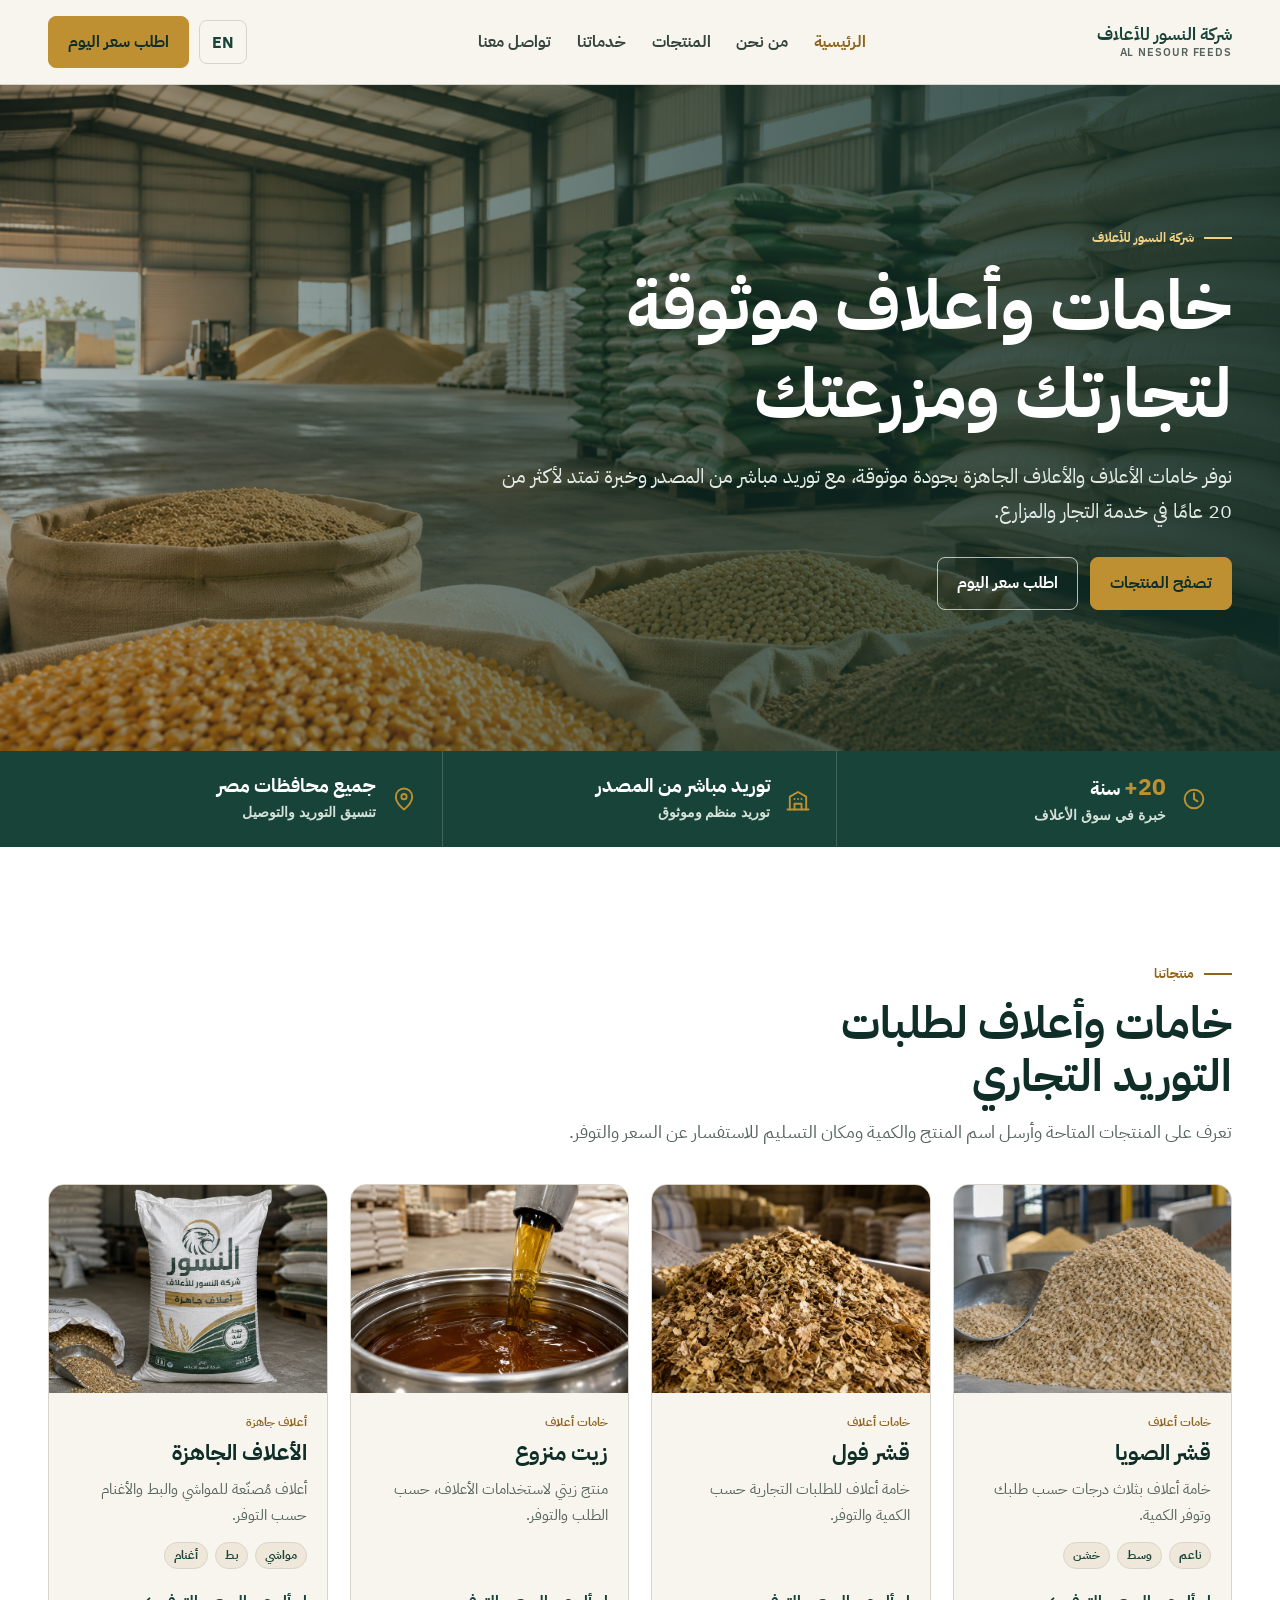
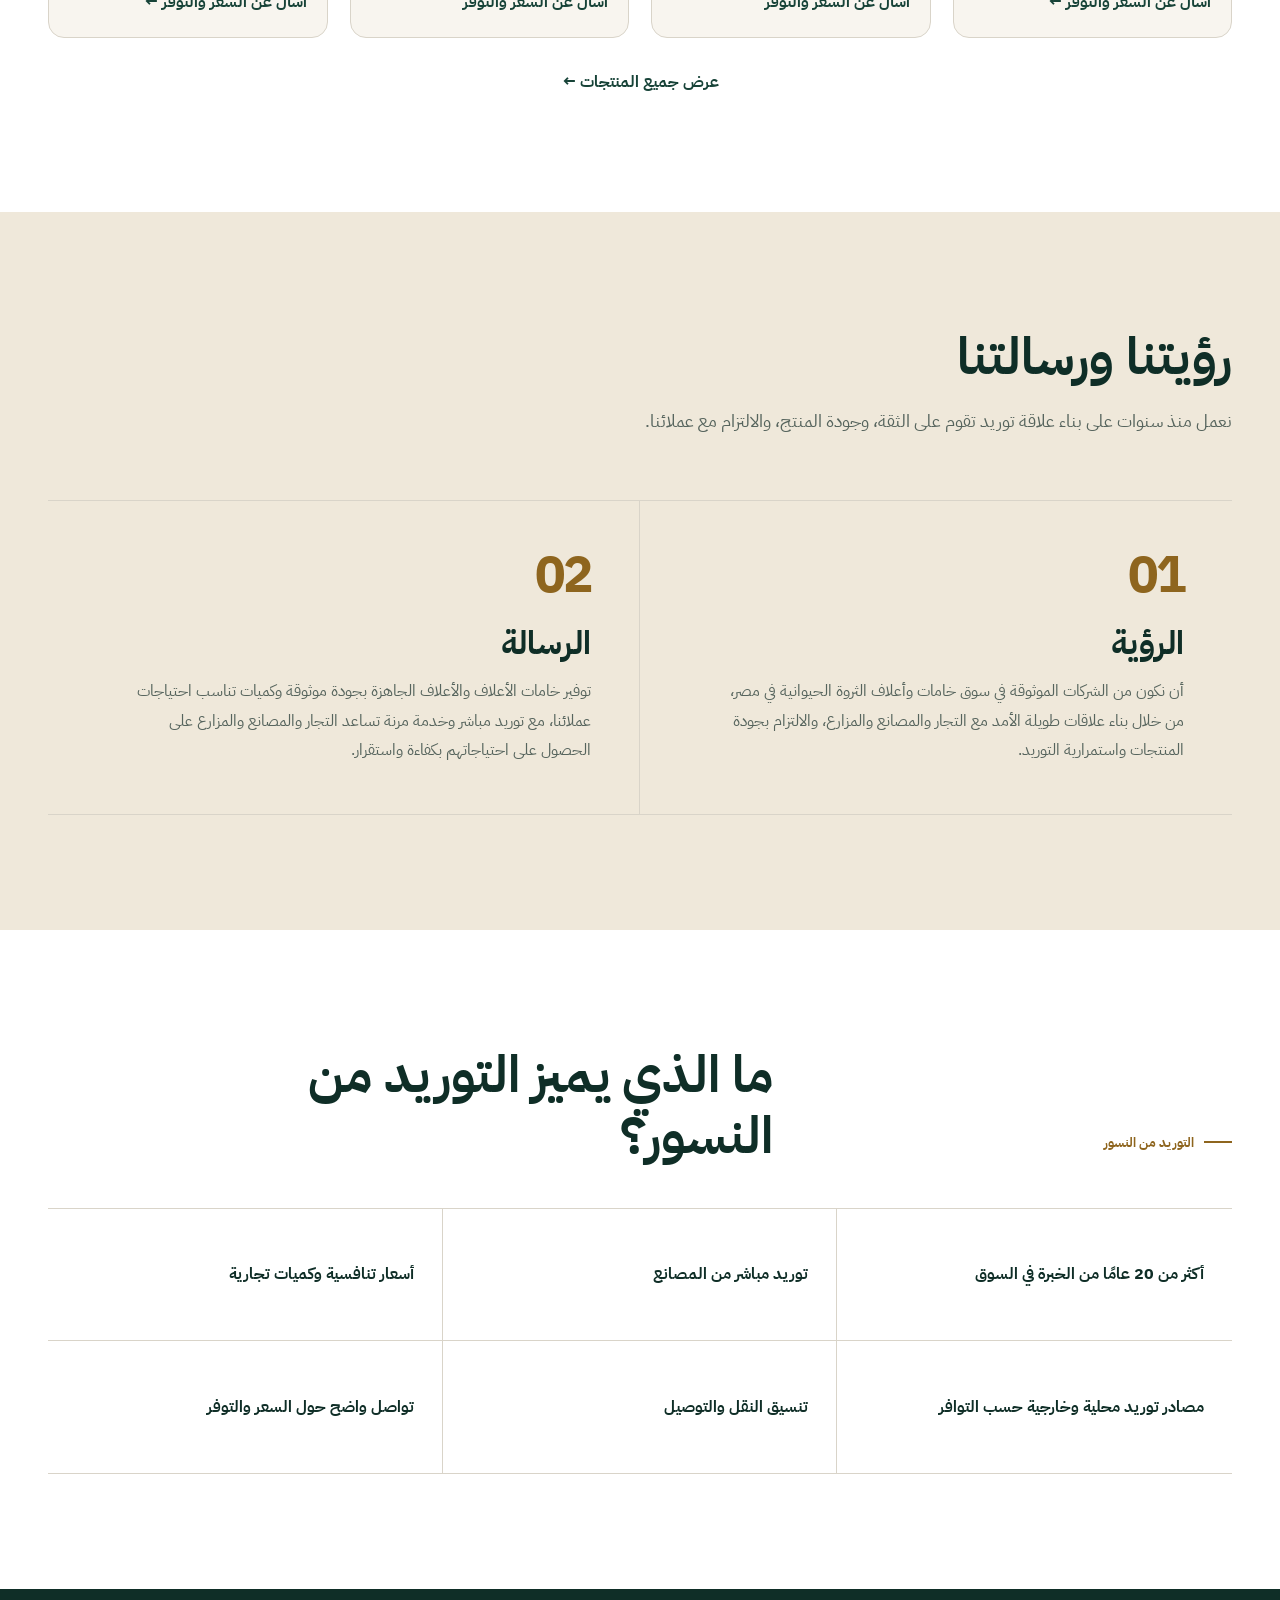
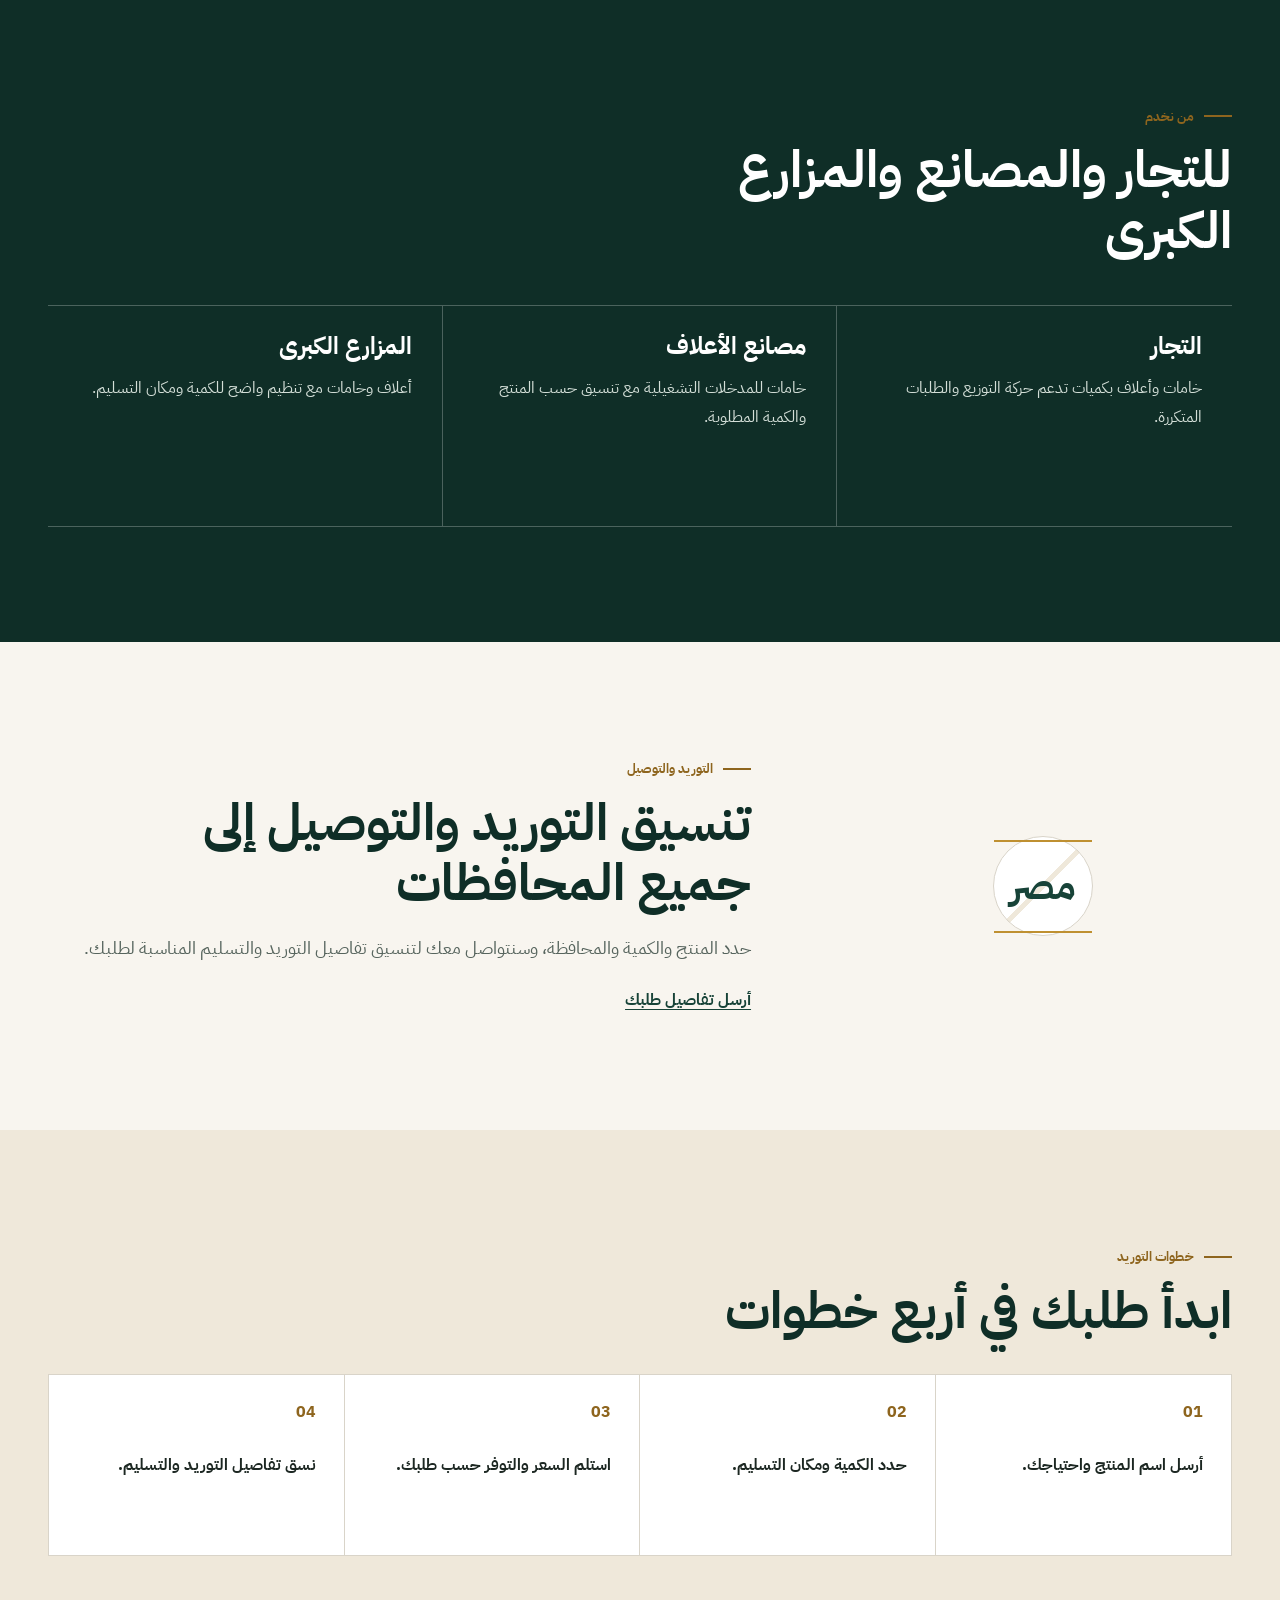
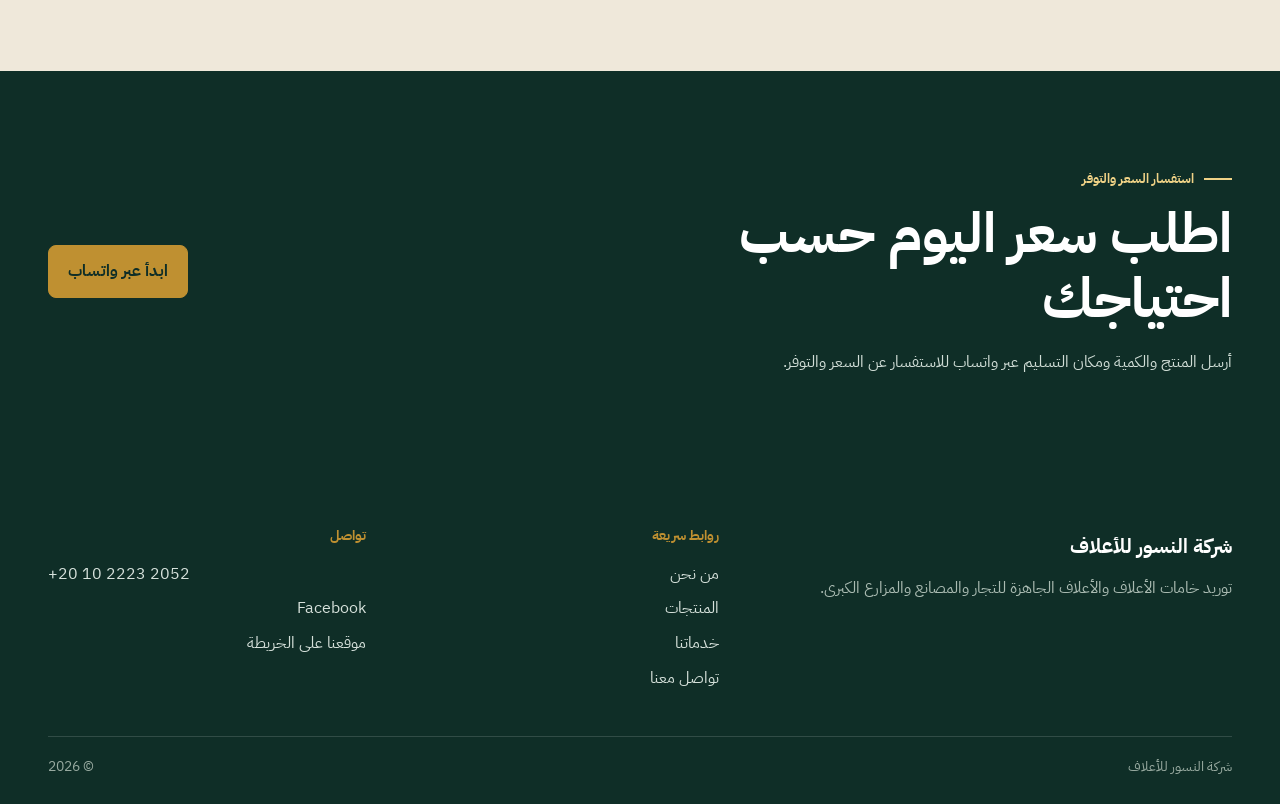
==== commit d2a0c3f5: "Replace homepage supply options with vision and mission section" ====
--- a/index.html
+++ b/index.html
@@ -144,36 +144,34 @@
         </div>
       </section>
 
-      <section class="section home-categories" aria-labelledby="home-categories-title">
-        <div class="container home-categories-layout">
-          <div>
-            <div class="eyebrow">نطاق التوريد</div>
-            <h2 id="home-categories-title" class="section-title">نوفر لك ما يحتاجه نشاطك</h2>
+      <section class="section home-vision" aria-labelledby="home-vision-title">
+        <div class="container">
+          <div class="home-vision-intro">
+            <h2 id="home-vision-title" class="section-title">رؤيتنا ورسالتنا</h2>
             <p class="section-lead">
-              خامات أساسية للتصنيع والخلط، وأعلاف جاهزة للاستخدام، مع مرونة في الكميات والتوريد.
+              نعمل منذ سنوات على بناء علاقة توريد تقوم على الثقة، وجودة المنتج، والالتزام مع عملائنا.
             </p>
           </div>
-          <div class="home-category-list">
-            <article>
-              <h3>خامات الأعلاف</h3>
-              <p>للتجار والمصانع والمزارع الذين يحتاجون خامات منفصلة للخلط أو التصنيع.</p>
-              <ul class="home-category-tags" aria-label="أمثلة على خامات الأعلاف">
-                <li>قشر صويا</li>
-                <li>قشر فول</li>
-                <li>زيوت</li>
-                <li>خامات أخرى</li>
-              </ul>
-              <a class="home-category-link" href="products.html">تصفح خامات الأعلاف</a>
-            </article>
-            <article>
-              <h3>الأعلاف الجاهزة</h3>
-              <p>أعلاف مجهزة للاستخدام المباشر حسب نوع التربية واحتياجات العميل.</p>
-              <ul class="home-category-tags" aria-label="أنواع الأعلاف الجاهزة">
-                <li>مواشي</li>
-                <li>أغنام</li>
-                <li>بط</li>
-              </ul>
-              <a class="home-category-link" href="products.html">تصفح الأعلاف الجاهزة</a>
+          <div class="home-vision-grid">
+            <article>
+              <div class="home-vision-marker">
+                <span>01</span>
+              </div>
+              <h3>الرؤية</h3>
+              <p>
+                أن نكون من الشركات الموثوقة في سوق خامات وأعلاف الثروة الحيوانية في مصر، من خلال بناء
+                علاقات طويلة الأمد مع التجار والمصانع والمزارع، والالتزام بجودة المنتجات واستمرارية التوريد.
+              </p>
+            </article>
+            <article>
+              <div class="home-vision-marker">
+                <span>02</span>
+              </div>
+              <h3>الرسالة</h3>
+              <p>
+                توفير خامات الأعلاف والأعلاف الجاهزة بجودة موثوقة وكميات تناسب احتياجات عملائنا، مع توريد
+                مباشر وخدمة مرنة تساعد التجار والمصانع والمزارع على الحصول على احتياجاتهم بكفاءة واستقرار.
+              </p>
             </article>
           </div>
         </div>
--- a/assets/css/styles.css
+++ b/assets/css/styles.css
@@ -892,30 +892,32 @@
   text-decoration: underline;
   text-underline-offset: 4px;
 }
-.home-categories {
+.home-vision {
   background: var(--sand-100);
 }
-.home-categories-layout {
-  display: grid;
-  grid-template-columns: minmax(0, 0.85fr) minmax(0, 1.15fr);
-  gap: clamp(36px, 7vw, 112px);
-  align-items: start;
-}
-.home-categories .section-lead {
-  max-inline-size: 40ch;
-}
-.home-category-list {
+.home-vision-intro {
+  max-inline-size: 68ch;
+  margin-block-end: clamp(34px, 5vw, 62px);
+}
+.home-vision-intro .section-title {
+  max-inline-size: none;
+}
+.home-vision-grid {
+  display: grid;
+  grid-template-columns: repeat(2, minmax(0, 1fr));
   border-block: 1px solid var(--line-200);
 }
-.home-category-list article {
+.home-vision-grid article {
   position: relative;
-  padding: clamp(24px, 3vw, 34px) clamp(16px, 3vw, 30px);
-  border-block-end: 1px solid var(--line-200);
+  padding: clamp(28px, 4vw, 48px);
   transition:
     background-color var(--ease),
     box-shadow var(--ease);
 }
-.home-category-list article::before {
+.home-vision-grid article + article {
+  border-inline-start: 1px solid var(--line-200);
+}
+.home-vision-grid article::before {
   position: absolute;
   inset-block: 0;
   inset-inline-start: 0;
@@ -925,61 +927,41 @@
   opacity: 0;
   transition: opacity var(--ease);
 }
-.home-category-list article:hover,
-.home-category-list article:focus-within {
+.home-vision-grid article:hover {
   background: rgb(255 255 255 / 55%);
   box-shadow: inset 0 0 0 1px rgb(34 74 62 / 8%);
 }
-.home-category-list article:hover::before,
-.home-category-list article:focus-within::before {
+.home-vision-grid article:hover::before {
   opacity: 1;
 }
-.home-category-list h3 {
-  font-size: clamp(1.45rem, 2.4vw, 2rem);
-}
-.home-category-list p {
-  max-inline-size: 52ch;
-  margin-block: 9px 18px;
-}
-.home-category-tags {
-  display: flex;
-  flex-wrap: wrap;
-  gap: 8px;
-  padding: 0;
-  margin: 0 0 22px;
-  list-style: none;
-}
-.home-category-tags li {
-  padding: 4px 10px;
-  color: var(--forest-800);
-  background: rgb(255 255 255 / 70%);
-  border: 1px solid var(--line-200);
-  border-radius: 999px;
-  font-size: 0.78rem;
+.home-vision-marker {
+  display: flex;
+  align-items: center;
+  gap: 16px;
+  color: var(--brass-700);
+}
+.home-vision-marker span {
+  font-size: clamp(2.2rem, 4vw, 3.6rem);
   font-weight: 700;
-  line-height: 1.45;
-}
-.home-category-link {
-  display: inline-flex;
-  align-items: center;
-  min-block-size: 42px;
-  padding: 8px 14px;
-  color: var(--forest-800);
-  border: 1px solid currentColor;
-  border-radius: var(--radius-sm);
-  font-weight: 700;
-  line-height: 1.4;
-  text-decoration: none;
-  transition:
-    color var(--ease),
-    background-color var(--ease),
-    border-color var(--ease);
-}
-.home-category-link:hover,
-.home-category-link:focus-visible {
-  color: var(--white);
-  background: var(--forest-800);
-  border-color: var(--forest-800);
+  letter-spacing: -0.06em;
+  line-height: 1;
+}
+.home-vision-marker svg {
+  inline-size: 29px;
+  block-size: 29px;
+  fill: none;
+  stroke: currentColor;
+  stroke-linecap: round;
+  stroke-linejoin: round;
+  stroke-width: 1.5;
+}
+.home-vision-grid h3 {
+  margin-block: 24px 14px;
+  font-size: clamp(1.6rem, 2.6vw, 2.2rem);
+}
+.home-vision-grid p {
+  max-inline-size: 46ch;
+  line-height: 1.85;
 }
 .home-benefits {
   background: var(--white);
@@ -1665,7 +1647,6 @@
   .home-proof-item:first-child {
     border-block-start: 0;
   }
-  .home-categories-layout,
   .home-delivery-layout {
     grid-template-columns: 1fr;
   }
@@ -1807,6 +1788,13 @@
   .home-proof-item:first-child {
     border-block-start: 0;
   }
+  .home-vision-grid {
+    grid-template-columns: 1fr;
+  }
+  .home-vision-grid article + article {
+    border-block-start: 1px solid var(--line-200);
+    border-inline-start: 0;
+  }
   .home-benefits-list li,
   .home-benefits-list li:nth-child(3n + 1),
   .home-benefits-list li:nth-child(2n + 1),
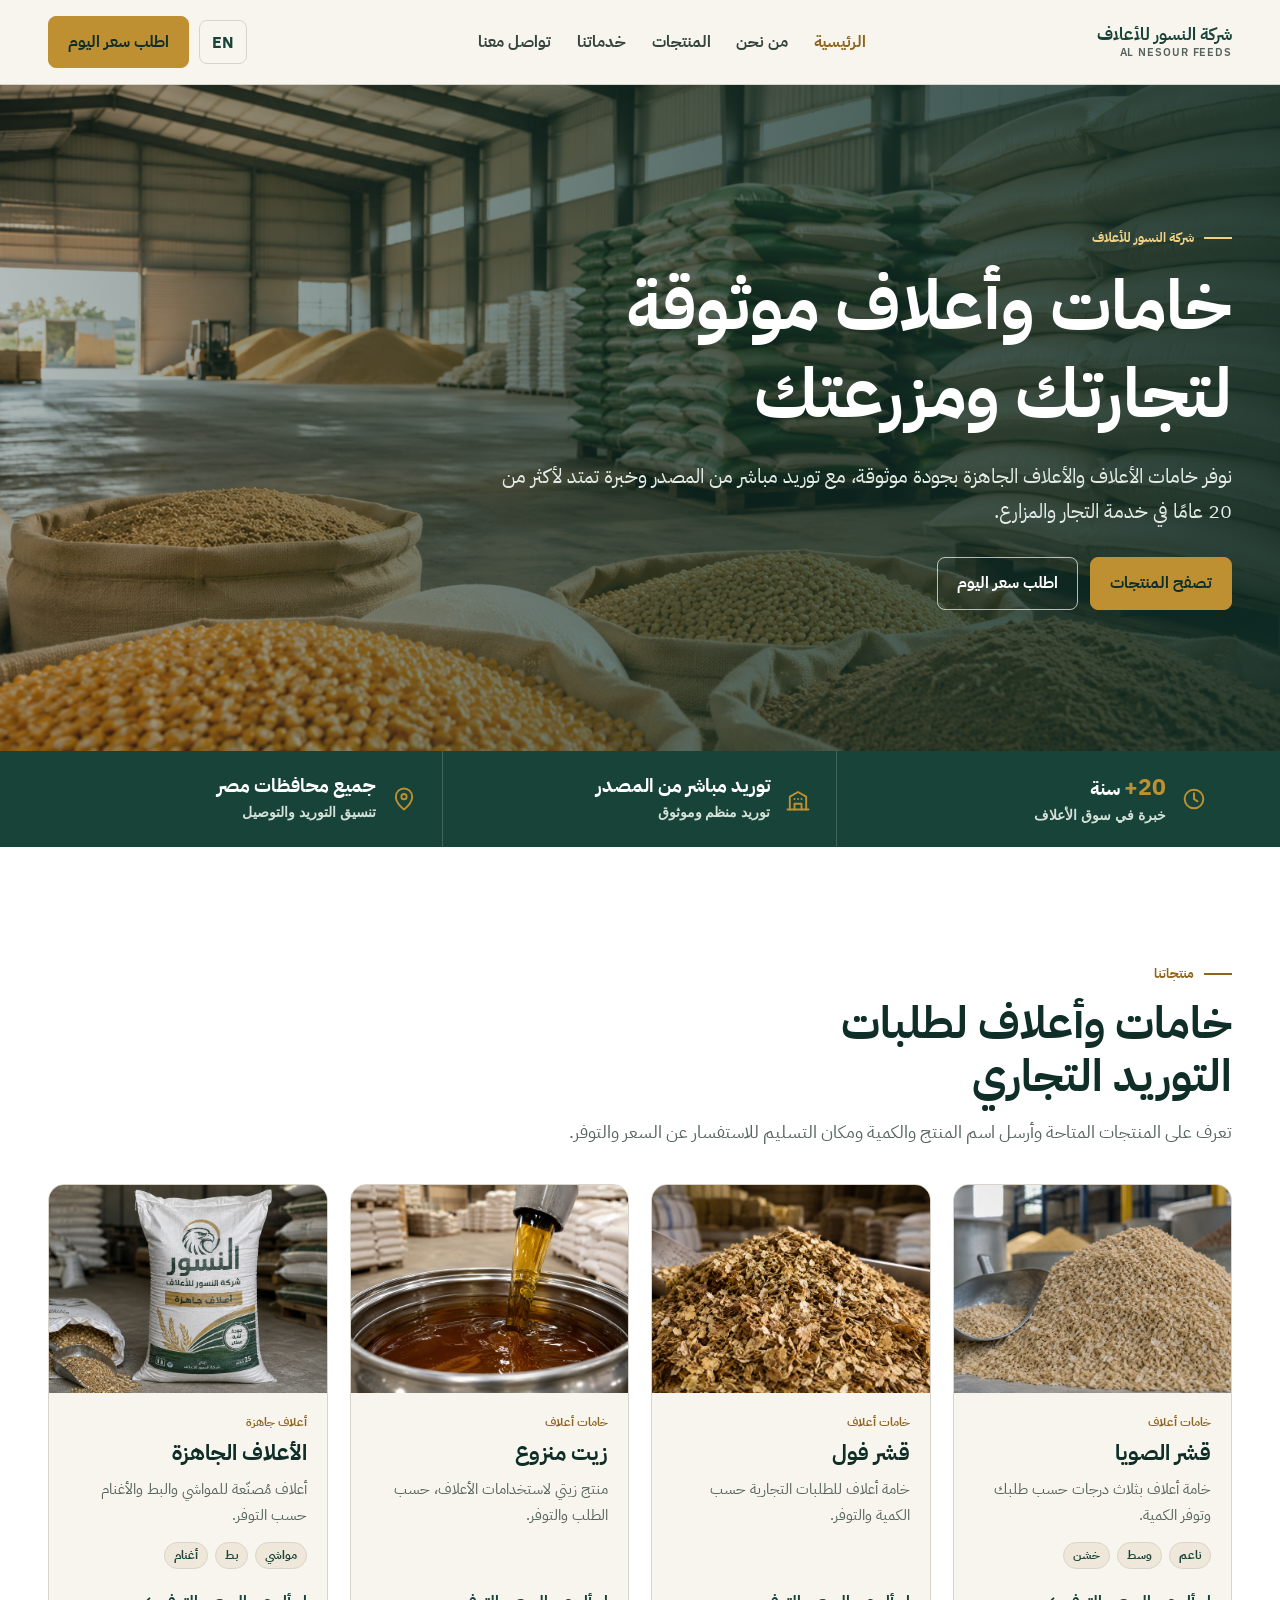
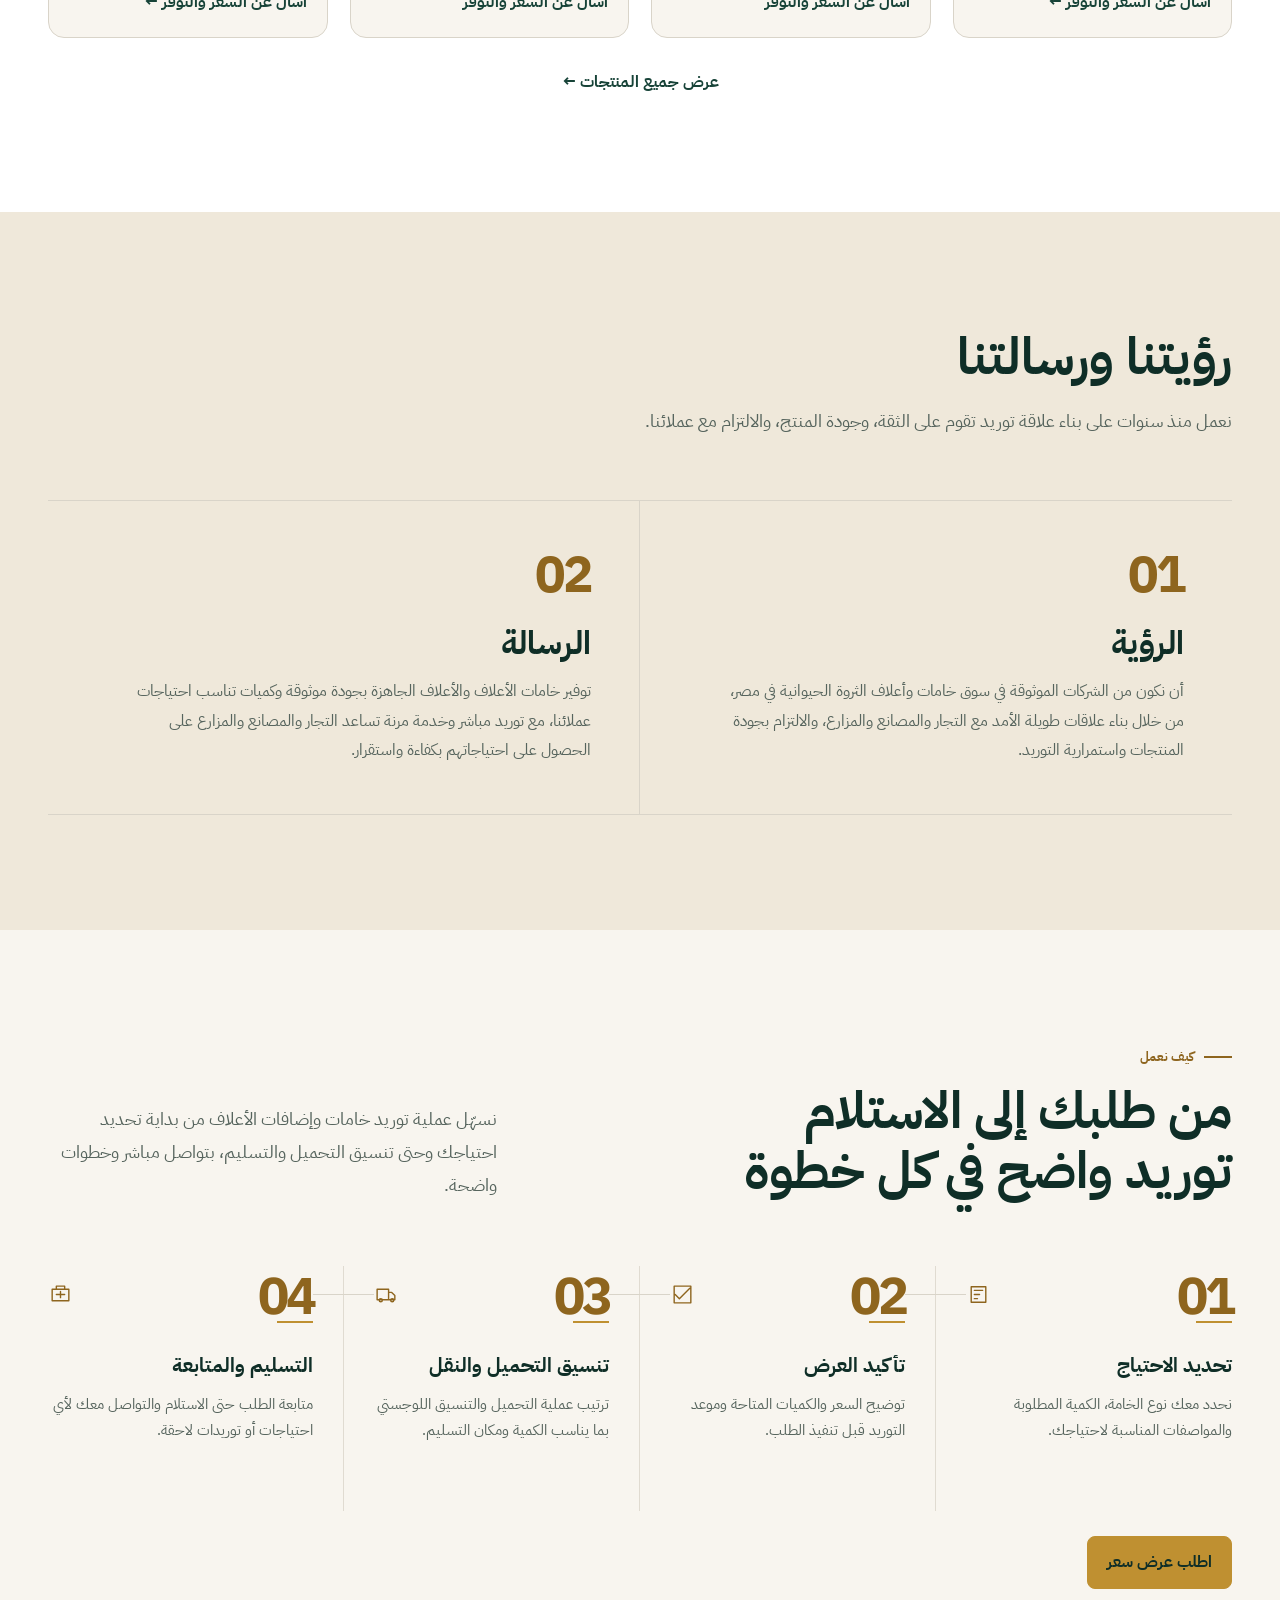
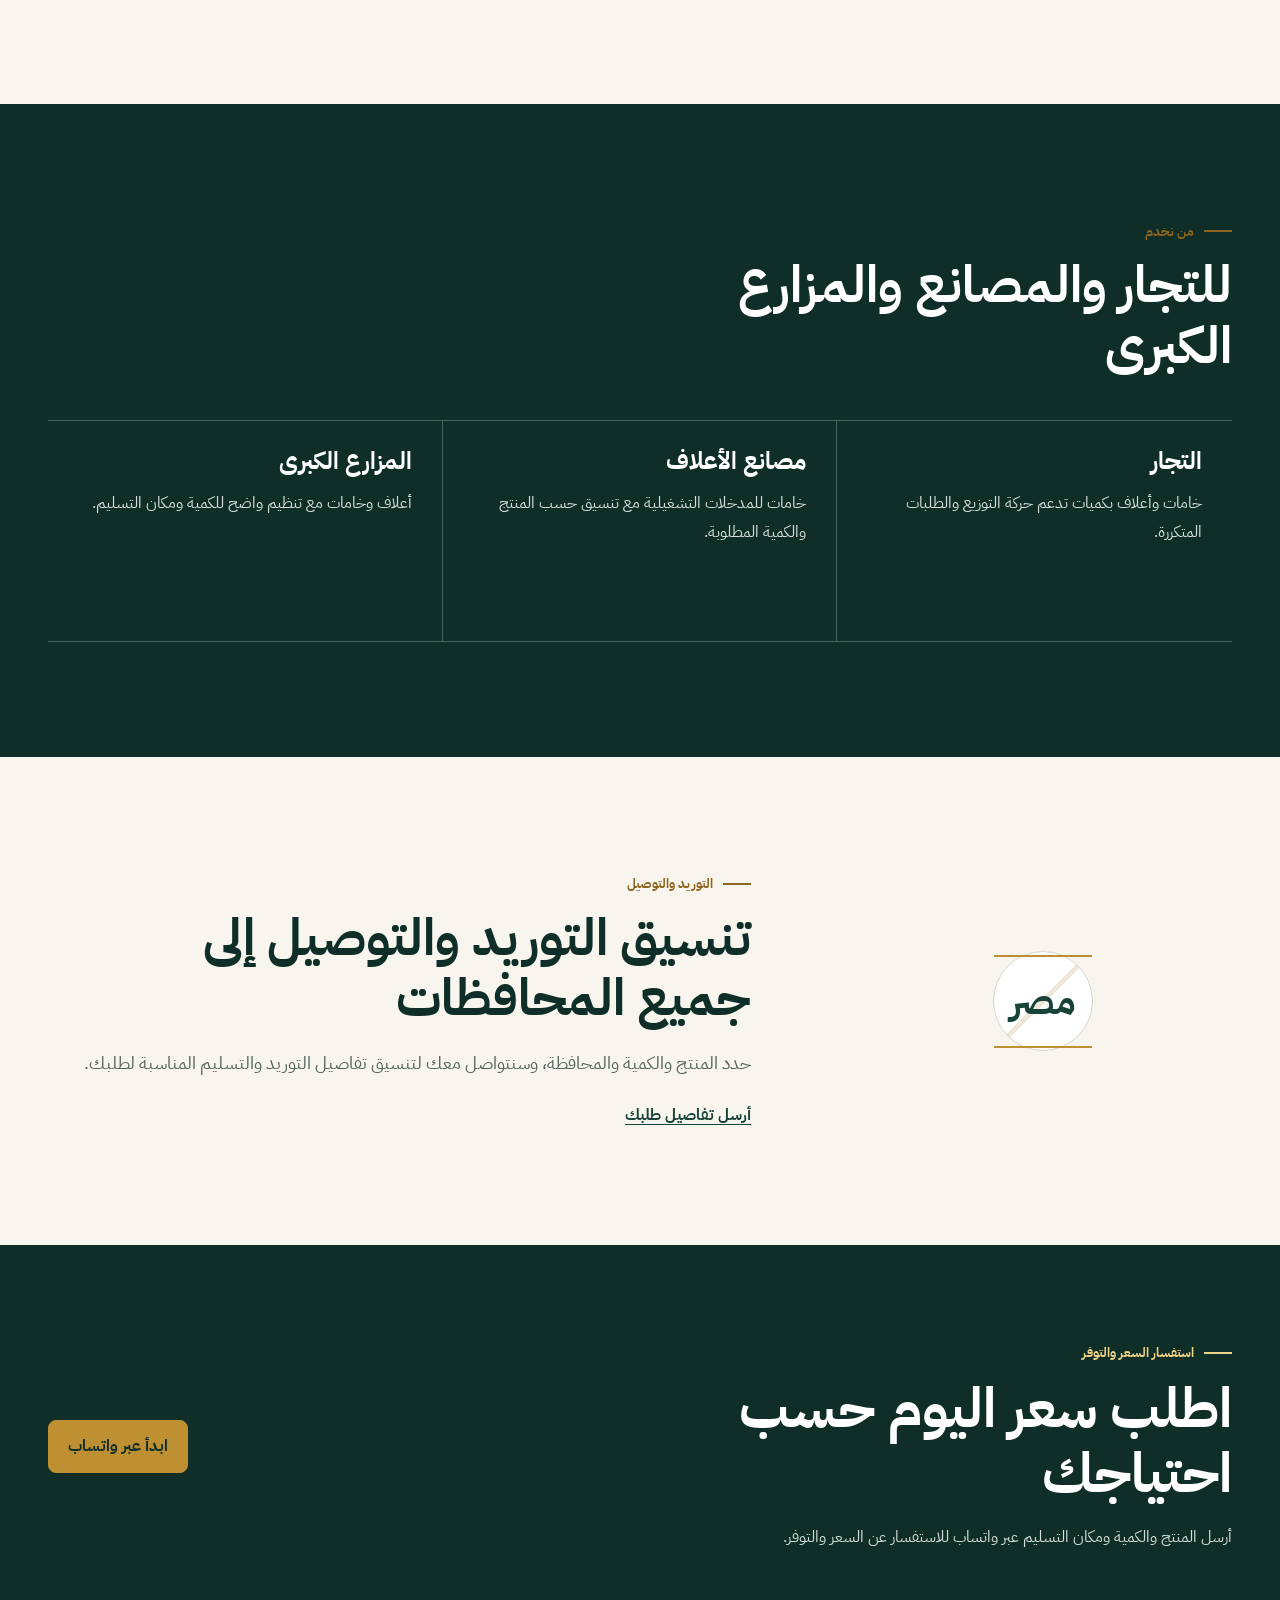
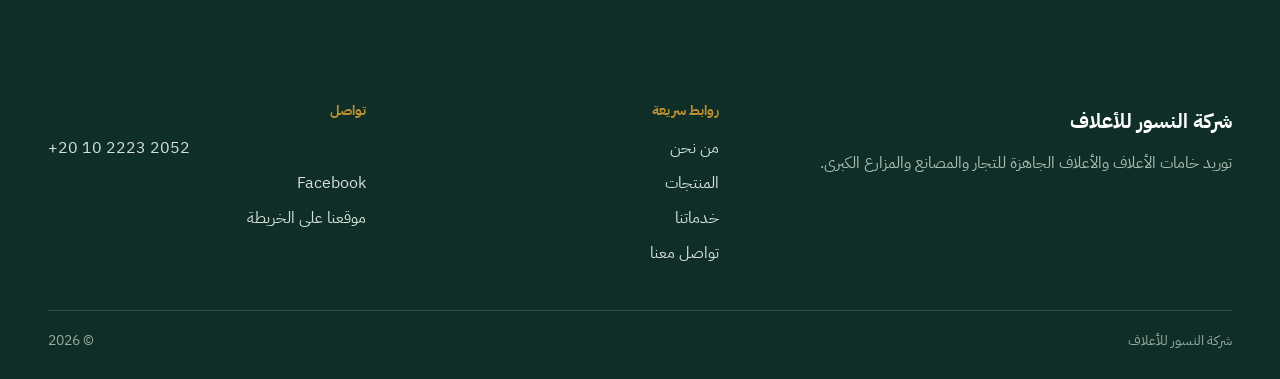
==== commit e715a6c3: "Redesign homepage supply process section" ====
--- a/index.html
+++ b/index.html
@@ -177,20 +177,58 @@
         </div>
       </section>
 
-      <section class="section home-benefits" aria-labelledby="home-benefits-title">
+      <section class="section supply-process" aria-labelledby="supply-process-title">
         <div class="container">
-          <div class="home-section-heading">
-            <div class="eyebrow">التوريد من النسور</div>
-            <h2 id="home-benefits-title" class="section-title">ما الذي يميز التوريد من النسور؟</h2>
-          </div>
-          <ul class="home-benefits-list">
-            <li>أكثر من 20 عامًا من الخبرة في السوق</li>
-            <li>توريد مباشر من المصانع</li>
-            <li>أسعار تنافسية وكميات تجارية</li>
-            <li>مصادر توريد محلية وخارجية حسب التوافر</li>
-            <li>تنسيق النقل والتوصيل</li>
-            <li>تواصل واضح حول السعر والتوفر</li>
-          </ul>
+          <div class="supply-process-intro">
+            <div>
+              <div class="eyebrow">كيف نعمل</div>
+              <h2 id="supply-process-title" class="section-title">
+                من طلبك إلى الاستلام<br />
+                توريد واضح في كل خطوة
+              </h2>
+            </div>
+            <p class="section-lead">
+              نسهّل عملية توريد خامات وإضافات الأعلاف من بداية تحديد احتياجك وحتى تنسيق التحميل
+              والتسليم، بتواصل مباشر وخطوات واضحة.
+            </p>
+          </div>
+          <ol class="supply-process-list">
+            <li class="supply-process-step">
+              <div class="supply-process-marker">
+                <span>01</span>
+                <svg viewBox="0 0 24 24" aria-hidden="true"><path d="M5 4.5h14v15H5zM8 8h8M8 12h5M8 16h3" /></svg>
+              </div>
+              <h3>تحديد الاحتياج</h3>
+              <p>نحدد معك نوع الخامة، الكمية المطلوبة والمواصفات المناسبة لاحتياجك.</p>
+            </li>
+            <li class="supply-process-step">
+              <div class="supply-process-marker">
+                <span>02</span>
+                <svg viewBox="0 0 24 24" aria-hidden="true"><path d="m5 12 4 4 10-10M4 4h16v16H4z" /></svg>
+              </div>
+              <h3>تأكيد العرض</h3>
+              <p>توضيح السعر والكميات المتاحة وموعد التوريد قبل تنفيذ الطلب.</p>
+            </li>
+            <li class="supply-process-step">
+              <div class="supply-process-marker">
+                <span>03</span>
+                <svg viewBox="0 0 24 24" aria-hidden="true"><path d="M3 7h11v10H3zM14 10h3l3 3v4h-6zM6.5 19a1.5 1.5 0 1 0 0-3 1.5 1.5 0 0 0 0 3ZM17.5 19a1.5 1.5 0 1 0 0-3 1.5 1.5 0 0 0 0 3Z" /></svg>
+              </div>
+              <h3>تنسيق التحميل والنقل</h3>
+              <p>ترتيب عملية التحميل والتنسيق اللوجستي بما يناسب الكمية ومكان التسليم.</p>
+            </li>
+            <li class="supply-process-step">
+              <div class="supply-process-marker">
+                <span>04</span>
+                <svg viewBox="0 0 24 24" aria-hidden="true"><path d="M4 7h16v11H4zM8 7V4h8v3M8 12h8M12 9v6" /></svg>
+              </div>
+              <h3>التسليم والمتابعة</h3>
+              <p>متابعة الطلب حتى الاستلام والتواصل معك لأي احتياجات أو توريدات لاحقة.</p>
+            </li>
+          </ol>
+          <div class="supply-process-cta">
+            <a class="btn btn-primary" href="https://wa.me/201022232052" target="_blank" rel="noopener">اطلب عرض سعر</a>
+          </div>
         </div>
       </section>
 
@@ -232,23 +270,6 @@
         </div>
       </section>
 
-      <section class="section home-process" aria-labelledby="home-process-title">
-        <div class="container">
-          <div class="section-intro home-process-intro">
-            <div>
-              <div class="eyebrow">خطوات التوريد</div>
-              <h2 id="home-process-title" class="section-title">ابدأ طلبك في أربع خطوات</h2>
-            </div>
-          </div>
-          <ol class="home-process-list">
-            <li>أرسل اسم المنتج واحتياجك.</li>
-            <li>حدد الكمية ومكان التسليم.</li>
-            <li>استلم السعر والتوفر حسب طلبك.</li>
-            <li>نسق تفاصيل التوريد والتسليم.</li>
-          </ol>
-        </div>
-      </section>
-
       <section class="home-cta" aria-labelledby="home-cta-title">
         <div class="container home-cta-layout">
           <div>
--- a/assets/css/styles.css
+++ b/assets/css/styles.css
@@ -963,41 +963,120 @@
   max-inline-size: 46ch;
   line-height: 1.85;
 }
-.home-benefits {
-  background: var(--white);
-}
-.home-section-heading {
-  display: grid;
-  grid-template-columns: minmax(0, 0.75fr) minmax(0, 1.25fr);
-  gap: 24px;
+.supply-process {
+  background: var(--sand-50);
+}
+.supply-process-intro {
+  display: grid;
+  grid-template-columns: minmax(0, 1.18fr) minmax(260px, 0.82fr);
+  gap: clamp(36px, 7vw, 112px);
   align-items: end;
-  margin-block-end: 42px;
-}
-.home-benefits-list {
-  display: grid;
-  grid-template-columns: repeat(3, 1fr);
+  margin-block-end: clamp(42px, 5vw, 66px);
+}
+.supply-process-intro .section-title {
+  max-inline-size: 20ch;
+  color: var(--forest-950);
+}
+.supply-process-intro .section-lead {
+  max-inline-size: 42ch;
+  margin: 0;
+  color: var(--ink-600);
+  line-height: 1.82;
+}
+.supply-process-list {
+  position: relative;
+  display: grid;
+  grid-template-columns: repeat(4, minmax(0, 1fr));
   gap: 0;
   padding: 0;
   margin: 0;
   list-style: none;
-  border-block: 1px solid var(--line-200);
-}
-.home-benefits-list li {
-  min-block-size: 132px;
+}
+.supply-process-list::before {
+  position: absolute;
+  inset-block-start: 28px;
+  inset-inline: 0;
+  block-size: 1px;
+  background: var(--line-200);
+  content: '';
+}
+.supply-process-step {
+  position: relative;
+  min-block-size: 245px;
+  padding-inline: clamp(18px, 2.35vw, 32px);
+}
+.supply-process-step:first-child {
+  padding-inline-start: 0;
+}
+.supply-process-step:last-child {
+  padding-inline-end: 0;
+}
+.supply-process-step + .supply-process-step {
+  border-inline-start: 1px solid rgb(217 212 201 / 80%);
+}
+.supply-process-marker {
+  position: relative;
   display: flex;
   align-items: center;
-  padding: 22px 28px;
+  justify-content: space-between;
+  min-block-size: 57px;
+  color: var(--brass-700);
+  background: var(--sand-50);
+}
+.supply-process-marker::after {
+  position: absolute;
+  inset-block-end: 0;
+  inset-inline-start: 0;
+  inline-size: 36px;
+  block-size: 2px;
+  background: var(--brass-500);
+  content: '';
+  transition: inline-size var(--ease), background-color var(--ease);
+}
+.supply-process-marker span {
+  font: 700 clamp(2.45rem, 4.1vw, 4rem) / 0.9 var(--font-en);
+  letter-spacing: -0.07em;
+  transition: color var(--ease);
+}
+.supply-process-marker svg {
+  inline-size: 25px;
+  block-size: 25px;
+  fill: none;
+  stroke: currentColor;
+  stroke-linecap: round;
+  stroke-linejoin: round;
+  stroke-width: 1.35;
+  transition: color var(--ease), stroke-width var(--ease);
+}
+.supply-process-step h3 {
+  margin-block: 28px 11px;
   color: var(--forest-950);
-  font-weight: 700;
-  line-height: 1.55;
-  border-inline-start: 1px solid var(--line-200);
-  border-block-end: 1px solid var(--line-200);
-}
-.home-benefits-list li:nth-child(3n + 1) {
-  border-inline-start: 0;
-}
-.home-benefits-list li:nth-last-child(-n + 3) {
-  border-block-end: 0;
+  font-size: clamp(1.1rem, 1.55vw, 1.35rem);
+  line-height: 1.45;
+}
+.supply-process-step p {
+  max-inline-size: 29ch;
+  color: var(--ink-600);
+  font-size: 0.95rem;
+  line-height: 1.72;
+}
+.supply-process-step:hover .supply-process-marker::after,
+.supply-process-step:focus-within .supply-process-marker::after {
+  inline-size: 64px;
+  background: var(--brass-700);
+}
+.supply-process-step:hover .supply-process-marker span,
+.supply-process-step:focus-within .supply-process-marker span,
+.supply-process-step:hover .supply-process-marker svg,
+.supply-process-step:focus-within .supply-process-marker svg {
+  color: var(--forest-800);
+}
+.supply-process-step:hover .supply-process-marker svg,
+.supply-process-step:focus-within .supply-process-marker svg {
+  stroke-width: 1.7;
+}
+.supply-process-cta {
+  margin-block-start: clamp(18px, 2vw, 30px);
 }
 .home-audiences {
   color: var(--white);
@@ -1059,40 +1138,6 @@
 .home-delivery .text-link {
   display: inline-block;
   margin-block-start: 22px;
-}
-.home-process {
-  background: var(--sand-100);
-}
-.home-process-list {
-  display: grid;
-  grid-template-columns: repeat(4, 1fr);
-  gap: 0;
-  padding: 0;
-  margin: 0;
-  overflow: hidden;
-  list-style: none;
-  counter-reset: process;
-  border: 1px solid var(--line-200);
-}
-.home-process-list li {
-  min-block-size: 180px;
-  padding: 28px;
-  color: var(--ink-950);
-  font-weight: 700;
-  line-height: 1.6;
-  background: var(--white);
-  border-inline-start: 1px solid var(--line-200);
-  counter-increment: process;
-}
-.home-process-list li:first-child {
-  border-inline-start: 0;
-}
-.home-process-list li::before {
-  content: counter(process, decimal-leading-zero);
-  display: block;
-  margin-block-end: 34px;
-  color: var(--brass-700);
-  font: 800 1rem/1 var(--font-en);
 }
 .home-cta {
   color: var(--white);
@@ -1635,8 +1680,7 @@
   .home-hero {
     min-block-size: 590px;
   }
-  .home-proof-grid,
-  .home-benefits-list {
+  .home-proof-grid {
     grid-template-columns: 1fr;
   }
   .home-proof-item,
@@ -1650,21 +1694,6 @@
   .home-delivery-layout {
     grid-template-columns: 1fr;
   }
-  .home-section-heading {
-    grid-template-columns: 1fr;
-  }
-  .home-benefits-list li:nth-child(3n + 1) {
-    border-inline-start: 1px solid var(--line-200);
-  }
-  .home-benefits-list li:nth-child(2n + 1) {
-    border-inline-start: 0;
-  }
-  .home-benefits-list li:nth-last-child(-n + 3) {
-    border-block-end: 1px solid var(--line-200);
-  }
-  .home-benefits-list li:nth-last-child(-n + 2) {
-    border-block-end: 0;
-  }
   .home-audiences-grid {
     grid-template-columns: 1fr;
   }
@@ -1675,16 +1704,6 @@
   }
   .home-audiences-grid article:first-child {
     border-block-start: 0;
-  }
-  .home-process-list {
-    grid-template-columns: repeat(2, 1fr);
-  }
-  .home-process-list li:nth-child(3) {
-    border-inline-start: 0;
-    border-block-start: 1px solid var(--line-200);
-  }
-  .home-process-list li:nth-child(4) {
-    border-block-start: 1px solid var(--line-200);
   }
   .process-step:nth-child(3) {
     border-inline-start: 0;
@@ -1774,9 +1793,7 @@
   .home-hero h1 {
     font-size: clamp(2.55rem, 12vw, 3.45rem);
   }
-  .home-proof-grid,
-  .home-benefits-list,
-  .home-process-list {
+  .home-proof-grid {
     grid-template-columns: 1fr;
   }
   .home-proof-item,
@@ -1795,30 +1812,8 @@
     border-block-start: 1px solid var(--line-200);
     border-inline-start: 0;
   }
-  .home-benefits-list li,
-  .home-benefits-list li:nth-child(3n + 1),
-  .home-benefits-list li:nth-child(2n + 1),
-  .home-benefits-list li:nth-last-child(-n + 3),
-  .home-benefits-list li:nth-last-child(-n + 2) {
-    min-block-size: auto;
-    border-inline-start: 0;
-    border-block-end: 1px solid var(--line-200);
-  }
-  .home-benefits-list li:last-child {
-    border-block-end: 0;
-  }
   .home-delivery-mark {
     max-inline-size: 210px;
-  }
-  .home-process-list li,
-  .home-process-list li:nth-child(3),
-  .home-process-list li:nth-child(4) {
-    min-block-size: auto;
-    border-inline-start: 0;
-    border-block-start: 1px solid var(--line-200);
-  }
-  .home-process-list li:first-child {
-    border-block-start: 0;
   }
   .home-cta-layout {
     align-items: start;
@@ -1844,6 +1839,31 @@
   }
 }
 @media (max-width: 900px) {
+  .supply-process-intro {
+    grid-template-columns: 1fr;
+    gap: 16px;
+  }
+  .supply-process-list {
+    grid-template-columns: repeat(2, 1fr);
+  }
+  .supply-process-list::before {
+    display: none;
+  }
+  .supply-process-step {
+    min-block-size: 220px;
+    padding-block: 0 26px;
+  }
+  .supply-process-step:first-child,
+  .supply-process-step:last-child {
+    padding-inline: clamp(18px, 3vw, 32px);
+  }
+  .supply-process-step:nth-child(3) {
+    border-inline-start: 0;
+    border-block-start: 1px solid var(--line-200);
+  }
+  .supply-process-step:nth-child(4) {
+    border-block-start: 1px solid var(--line-200);
+  }
   .catalogue-family {
     grid-template-columns: minmax(190px, 0.68fr) minmax(0, 1.32fr);
   }
@@ -1896,3 +1916,42 @@
     grid-template-columns: 72px minmax(0, 1fr);
   }
 }
+@media (max-width: 560px) {
+  .supply-process-intro {
+    margin-block-end: 38px;
+  }
+  .supply-process-list {
+    display: block;
+    padding-inline-start: 30px;
+  }
+  .supply-process-list::before {
+    display: block;
+    inset-block: 28px 0;
+    inset-inline-start: 0;
+    inline-size: 1px;
+    block-size: auto;
+  }
+  .supply-process-step,
+  .supply-process-step:first-child,
+  .supply-process-step:last-child {
+    min-block-size: 0;
+    padding: 0 0 34px;
+    border: 0;
+  }
+  .supply-process-step + .supply-process-step {
+    border: 0;
+  }
+  .supply-process-step:last-child {
+    padding-block-end: 0;
+  }
+  .supply-process-marker::after {
+    inset-inline-start: -30px;
+    inline-size: 18px;
+  }
+  .supply-process-step h3 {
+    margin-block-start: 19px;
+  }
+  .supply-process-cta .btn {
+    inline-size: 100%;
+  }
+}
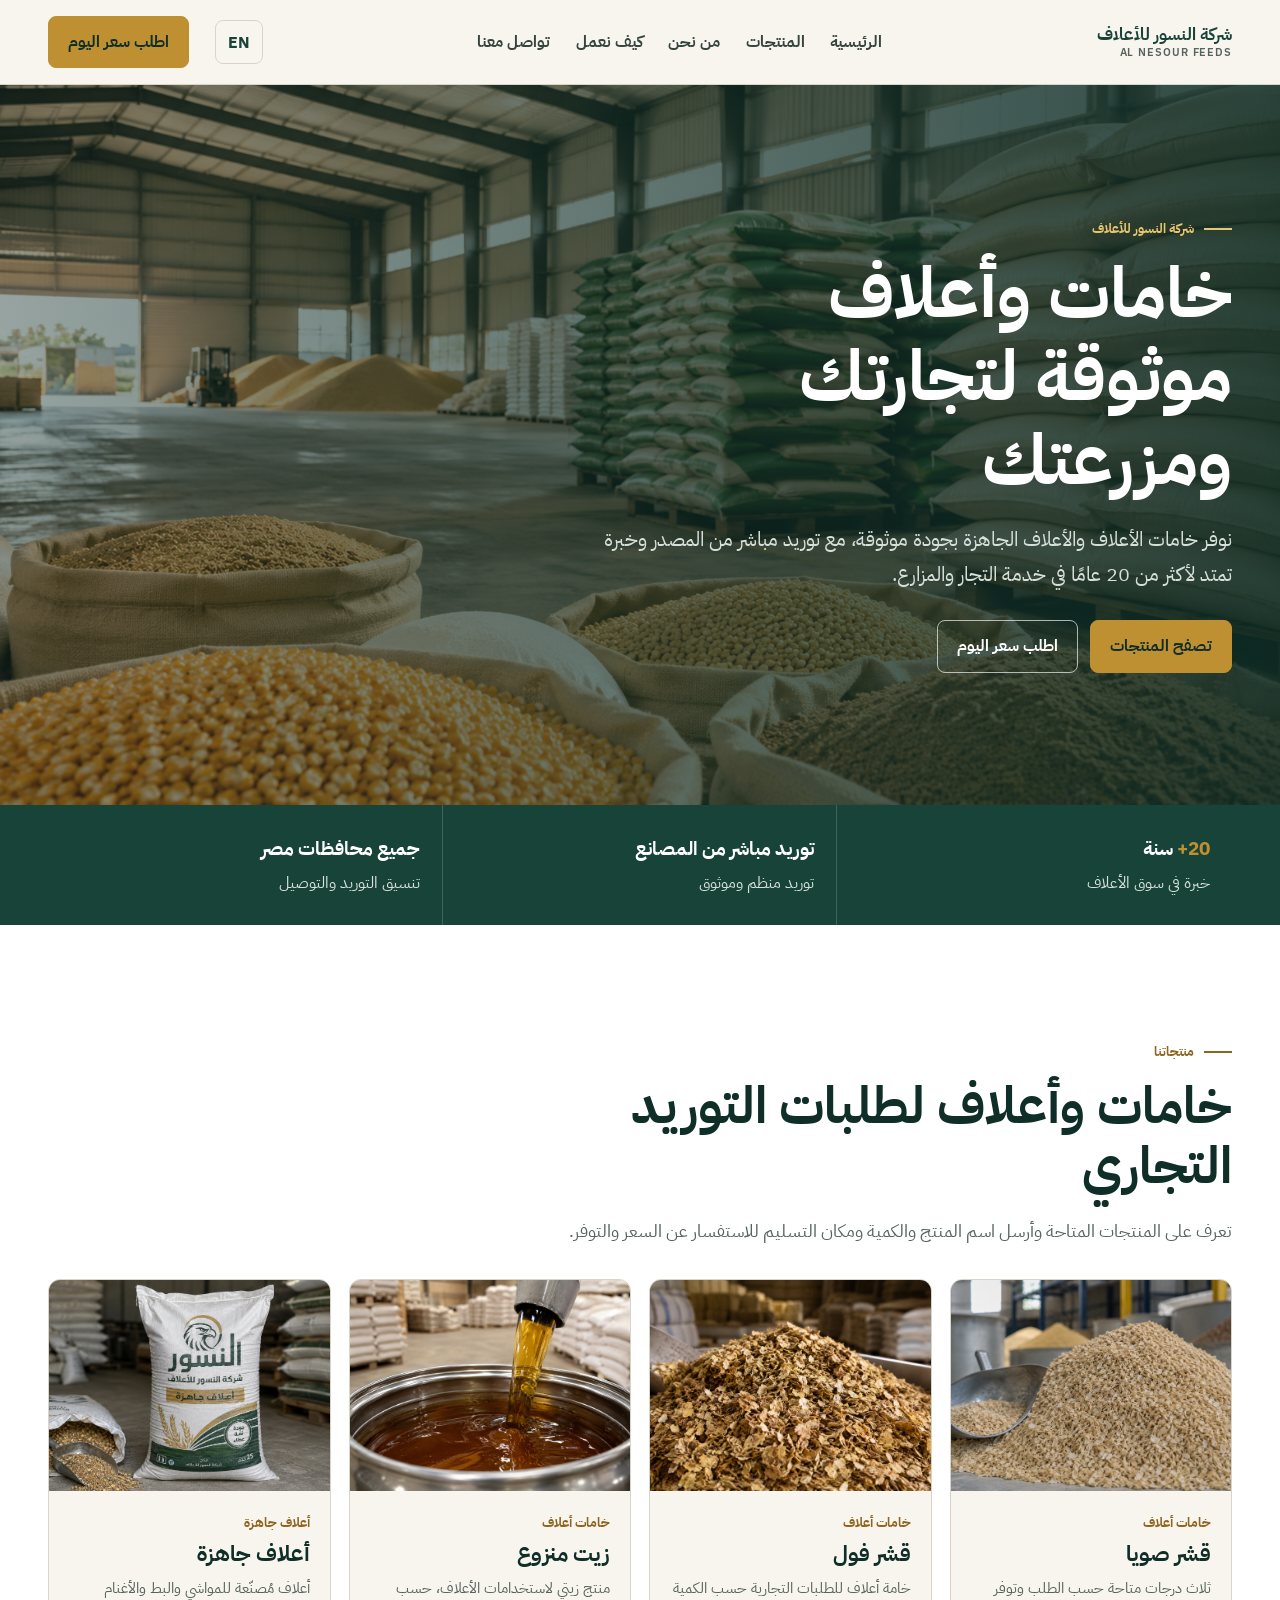
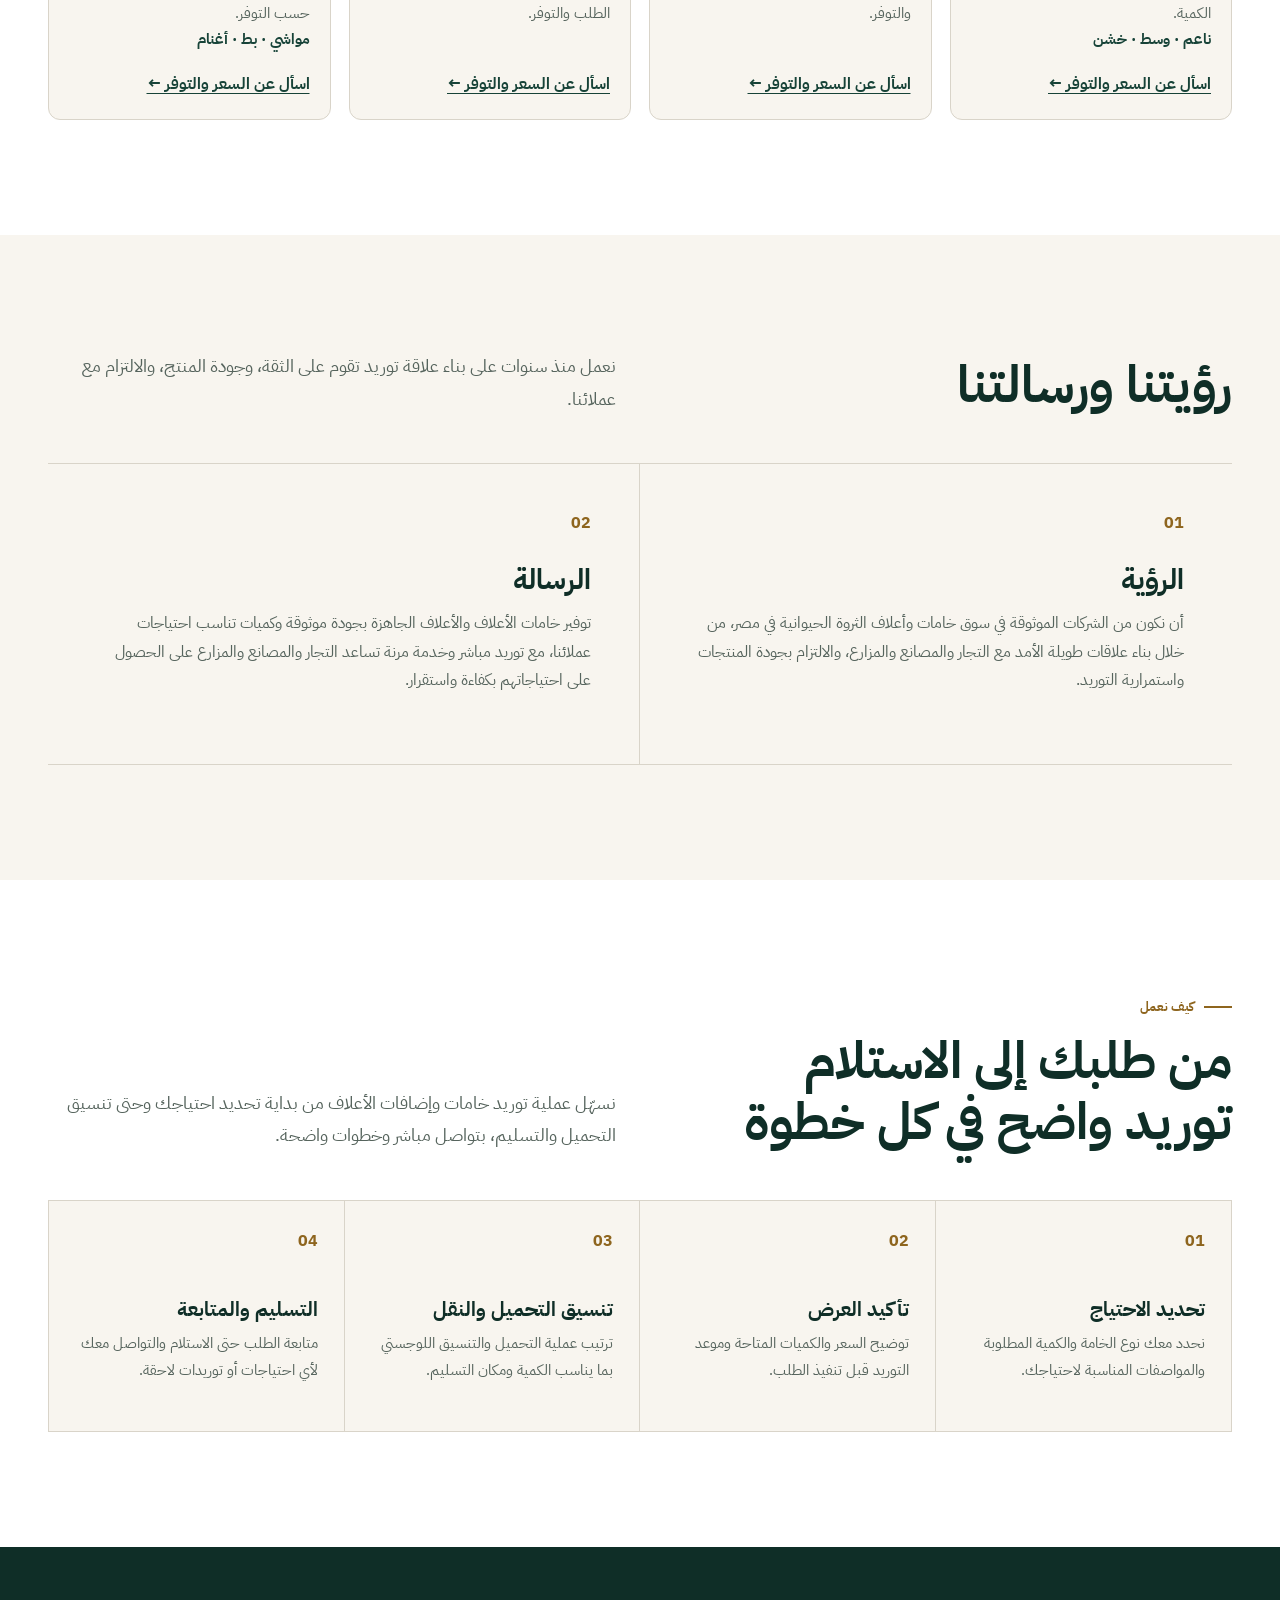
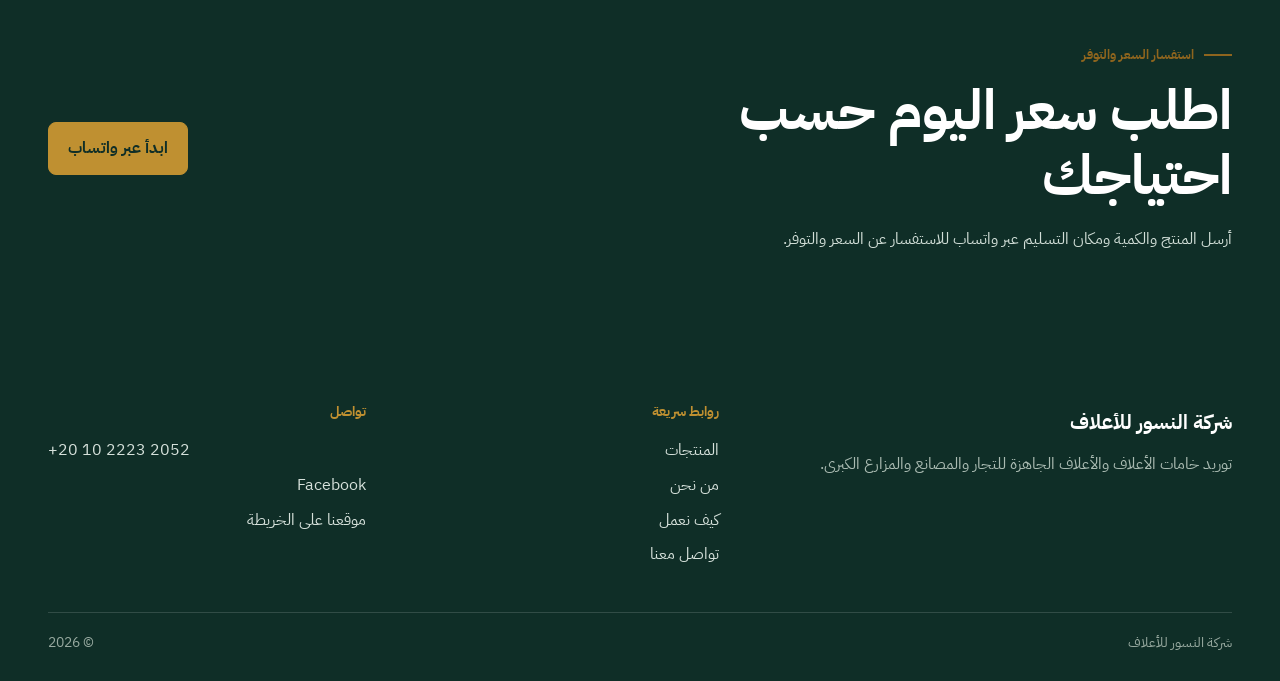
==== commit fb1fa04f: "Refine bilingual feed website content and structure" ====
--- a/index.html
+++ b/index.html
@@ -2,313 +2,30 @@
 <html lang="ar" dir="rtl">
   <head>
     <meta charset="utf-8" />
-    <meta name="viewport" content="width=device-width,initial-scale=1" />
+    <meta name="viewport" content="width=device-width, initial-scale=1" />
     <title>شركة النسور للأعلاف | خامات أعلاف وأعلاف جاهزة</title>
-    <meta
-      name="description"
-      content="توريد خامات الأعلاف والأعلاف الجاهزة للتجار ومصانع الأعلاف والمزارع الكبرى في مصر، مع تنسيق التوصيل حسب المنتج والكمية والمحافظة."
-    />
-    <link rel="preconnect" href="https://fonts.googleapis.com" />
-    <link rel="preconnect" href="https://fonts.gstatic.com" crossorigin />
-    <link
-      href="https://fonts.googleapis.com/css2?family=IBM+Plex+Sans:wght@400;500;600;700&family=IBM+Plex+Sans+Arabic:wght@400;500;600;700&display=swap"
-      rel="stylesheet"
-    />
-    <link rel="stylesheet" href="assets/css/styles.css" />
-    <link rel="alternate" hreflang="en" href="en/index.html" />
+    <meta name="description" content="توريد خامات الأعلاف والأعلاف الجاهزة للتجار ومصانع الأعلاف والمزارع الكبرى في مصر." />
+    <link rel="preconnect" href="https://fonts.googleapis.com" /><link rel="preconnect" href="https://fonts.gstatic.com" crossorigin />
+    <link href="https://fonts.googleapis.com/css2?family=IBM+Plex+Sans:wght@400;500;600;700&family=IBM+Plex+Sans+Arabic:wght@400;500;600;700&display=swap" rel="stylesheet" />
+    <link rel="stylesheet" href="assets/css/styles.css" /><link rel="alternate" hreflang="en" href="en/index.html" />
   </head>
   <body>
     <a class="skip-link" href="#main">تجاوز إلى المحتوى</a>
-    <header class="site-header">
-      <div class="container header-row">
-        <a class="wordmark" href="index.html"
-          ><strong>شركة النسور للأعلاف</strong><small>AL NESOUR FEEDS</small></a
-        >
-        <nav id="primary-navigation" class="main-nav" aria-label="التنقل الرئيسي">
-          <a aria-current="page" href="index.html">الرئيسية</a><a href="about.html">من نحن</a
-          ><a href="products.html">المنتجات</a><a href="services.html">خدماتنا</a
-          ><a href="contact.html">تواصل معنا</a>
-        </nav>
-        <div class="header-actions">
-          <a class="lang-link" href="en/index.html">EN</a
-          ><a class="btn btn-primary" href="contact.html">اطلب سعر اليوم</a
-          ><button
-            class="menu-toggle"
-            type="button"
-            data-menu-toggle
-            aria-expanded="false"
-            aria-controls="mobile-navigation"
-            aria-label="فتح قائمة التنقل"
-          >
-            <span aria-hidden="true">☰</span>
-          </button>
-        </div>
-      </div>
-      <nav
-        id="mobile-navigation"
-        class="mobile-nav"
-        data-mobile-nav
-        aria-label="التنقل على الهاتف"
-        aria-hidden="true"
-      >
-        <div class="mobile-nav-inner">
-          <a aria-current="page" href="index.html">الرئيسية</a><a href="about.html">من نحن</a
-          ><a href="products.html">المنتجات</a><a href="services.html">خدماتنا</a
-          ><a href="contact.html">تواصل معنا</a><a class="lang-link" href="en/index.html">EN</a
-          ><a class="btn btn-primary" href="contact.html">اطلب سعر اليوم</a>
-        </div>
-      </nav>
-    </header>
+    <header class="site-header"><div class="container header-row"><a class="wordmark" href="#home"><strong>شركة النسور للأعلاف</strong><small>AL NESOUR FEEDS</small></a><nav id="primary-navigation" class="main-nav" aria-label="التنقل الرئيسي"><a href="#home">الرئيسية</a><a href="#products">المنتجات</a><a href="#about">من نحن</a><a href="#process">كيف نعمل</a><a href="#contact">تواصل معنا</a></nav><div class="header-actions"><a class="lang-link" href="en/index.html">EN</a><a class="btn btn-primary" href="#contact">اطلب سعر اليوم</a><button class="menu-toggle" type="button" data-menu-toggle aria-expanded="false" aria-controls="mobile-navigation" aria-label="فتح قائمة التنقل"><span aria-hidden="true">☰</span></button></div></div><nav id="mobile-navigation" class="mobile-nav" data-mobile-nav aria-label="التنقل على الهاتف" aria-hidden="true"><div class="mobile-nav-inner"><a href="#home">الرئيسية</a><a href="#products">المنتجات</a><a href="#about">من نحن</a><a href="#process">كيف نعمل</a><a href="#contact">تواصل معنا</a><a class="lang-link" href="en/index.html">EN</a><a class="btn btn-primary" href="#contact">اطلب سعر اليوم</a></div></nav></header>
     <main id="main" tabindex="-1">
-      <section class="home-hero" aria-labelledby="home-hero-title">
-        <div class="home-hero-media" aria-hidden="true">
-          <picture>
-            <img
-              src="assets/images/hero/Hero.png"
-              width="1672"
-              height="941"
-              alt=""
-              fetchpriority="high"
-            />
-          </picture>
-        </div>
-        <div class="home-hero-overlay" aria-hidden="true"></div>
-        <div class="container home-hero-content">
-          <div class="eyebrow">شركة النسور للأعلاف</div>
-          <h1 id="home-hero-title">خامات وأعلاف موثوقة لتجارتك ومزرعتك</h1>
-          <p>
-            نوفر خامات الأعلاف والأعلاف الجاهزة بجودة موثوقة، مع توريد مباشر من المصدر وخبرة تمتد لأكثر
-            من 20 عامًا في خدمة التجار والمزارع.
-          </p>
-          <div class="button-row">
-            <a class="btn btn-primary" href="products.html">تصفح المنتجات</a
-            ><a class="btn btn-outline" href="contact.html">اطلب سعر اليوم</a>
-          </div>
-        </div>
-      </section>
-
-      <section class="home-proof" aria-label="مقومات التوريد من النسور">
-        <div class="container home-proof-grid">
-          <div class="home-proof-item">
-            <svg class="home-proof-icon" viewBox="0 0 24 24" aria-hidden="true">
-              <circle cx="12" cy="12" r="8"></circle>
-              <path d="M12 7v5l3 2"></path>
-            </svg>
-            <div>
-              <strong class="home-proof-main"><span class="home-proof-accent" dir="ltr">+20</span> سنة</strong>
-              <span class="home-proof-support">خبرة في سوق الأعلاف</span>
-            </div>
-          </div>
-          <div class="home-proof-item">
-            <svg class="home-proof-icon" viewBox="0 0 24 24" aria-hidden="true">
-              <path d="M3 21h18"></path>
-              <path d="M5 21V10l7-4 7 4v11"></path>
-              <path d="M9 21v-5h6v5M9 12h.01M12 12h.01M15 12h.01"></path>
-            </svg>
-            <div>
-              <strong class="home-proof-main">توريد مباشر من المصدر</strong>
-              <span class="home-proof-support">توريد منظم وموثوق</span>
-            </div>
-          </div>
-          <div class="home-proof-item">
-            <svg class="home-proof-icon" viewBox="0 0 24 24" aria-hidden="true">
-              <path d="M12 21s7-5.1 7-11a7 7 0 0 0-14 0c0 5.9 7 11 7 11Z"></path>
-              <circle cx="12" cy="10" r="2.25"></circle>
-            </svg>
-            <div>
-              <strong class="home-proof-main">جميع محافظات مصر</strong>
-              <span class="home-proof-support">تنسيق التوريد والتوصيل</span>
-            </div>
-          </div>
-        </div>
-      </section>
-
-      <section class="section home-products" aria-labelledby="home-products-title">
-        <div class="container">
-          <div class="section-intro">
-            <div>
-              <div class="eyebrow">منتجاتنا</div>
-              <h2 id="home-products-title" class="section-title">
-                خامات وأعلاف لطلبات التوريد التجاري
-              </h2>
-              <p class="section-lead">
-                تعرف على المنتجات المتاحة وأرسل اسم المنتج والكمية ومكان التسليم للاستفسار عن السعر
-                والتوفر.
-              </p>
-            </div>
-          </div>
-          <div class="home-products-grid" data-products-grid data-products-context="homepage"></div>
-          <div class="home-products-all-link">
-            <a class="text-link" href="products.html">عرض جميع المنتجات ←</a>
-          </div>
-        </div>
-      </section>
-
-      <section class="section home-vision" aria-labelledby="home-vision-title">
-        <div class="container">
-          <div class="home-vision-intro">
-            <h2 id="home-vision-title" class="section-title">رؤيتنا ورسالتنا</h2>
-            <p class="section-lead">
-              نعمل منذ سنوات على بناء علاقة توريد تقوم على الثقة، وجودة المنتج، والالتزام مع عملائنا.
-            </p>
-          </div>
-          <div class="home-vision-grid">
-            <article>
-              <div class="home-vision-marker">
-                <span>01</span>
-              </div>
-              <h3>الرؤية</h3>
-              <p>
-                أن نكون من الشركات الموثوقة في سوق خامات وأعلاف الثروة الحيوانية في مصر، من خلال بناء
-                علاقات طويلة الأمد مع التجار والمصانع والمزارع، والالتزام بجودة المنتجات واستمرارية التوريد.
-              </p>
-            </article>
-            <article>
-              <div class="home-vision-marker">
-                <span>02</span>
-              </div>
-              <h3>الرسالة</h3>
-              <p>
-                توفير خامات الأعلاف والأعلاف الجاهزة بجودة موثوقة وكميات تناسب احتياجات عملائنا، مع توريد
-                مباشر وخدمة مرنة تساعد التجار والمصانع والمزارع على الحصول على احتياجاتهم بكفاءة واستقرار.
-              </p>
-            </article>
-          </div>
-        </div>
-      </section>
-
-      <section class="section supply-process" aria-labelledby="supply-process-title">
-        <div class="container">
-          <div class="supply-process-intro">
-            <div>
-              <div class="eyebrow">كيف نعمل</div>
-              <h2 id="supply-process-title" class="section-title">
-                من طلبك إلى الاستلام<br />
-                توريد واضح في كل خطوة
-              </h2>
-            </div>
-            <p class="section-lead">
-              نسهّل عملية توريد خامات وإضافات الأعلاف من بداية تحديد احتياجك وحتى تنسيق التحميل
-              والتسليم، بتواصل مباشر وخطوات واضحة.
-            </p>
-          </div>
-          <ol class="supply-process-list">
-            <li class="supply-process-step">
-              <div class="supply-process-marker">
-                <span>01</span>
-                <svg viewBox="0 0 24 24" aria-hidden="true"><path d="M5 4.5h14v15H5zM8 8h8M8 12h5M8 16h3" /></svg>
-              </div>
-              <h3>تحديد الاحتياج</h3>
-              <p>نحدد معك نوع الخامة، الكمية المطلوبة والمواصفات المناسبة لاحتياجك.</p>
-            </li>
-            <li class="supply-process-step">
-              <div class="supply-process-marker">
-                <span>02</span>
-                <svg viewBox="0 0 24 24" aria-hidden="true"><path d="m5 12 4 4 10-10M4 4h16v16H4z" /></svg>
-              </div>
-              <h3>تأكيد العرض</h3>
-              <p>توضيح السعر والكميات المتاحة وموعد التوريد قبل تنفيذ الطلب.</p>
-            </li>
-            <li class="supply-process-step">
-              <div class="supply-process-marker">
-                <span>03</span>
-                <svg viewBox="0 0 24 24" aria-hidden="true"><path d="M3 7h11v10H3zM14 10h3l3 3v4h-6zM6.5 19a1.5 1.5 0 1 0 0-3 1.5 1.5 0 0 0 0 3ZM17.5 19a1.5 1.5 0 1 0 0-3 1.5 1.5 0 0 0 0 3Z" /></svg>
-              </div>
-              <h3>تنسيق التحميل والنقل</h3>
-              <p>ترتيب عملية التحميل والتنسيق اللوجستي بما يناسب الكمية ومكان التسليم.</p>
-            </li>
-            <li class="supply-process-step">
-              <div class="supply-process-marker">
-                <span>04</span>
-                <svg viewBox="0 0 24 24" aria-hidden="true"><path d="M4 7h16v11H4zM8 7V4h8v3M8 12h8M12 9v6" /></svg>
-              </div>
-              <h3>التسليم والمتابعة</h3>
-              <p>متابعة الطلب حتى الاستلام والتواصل معك لأي احتياجات أو توريدات لاحقة.</p>
-            </li>
-          </ol>
-          <div class="supply-process-cta">
-            <a class="btn btn-primary" href="https://wa.me/201022232052" target="_blank" rel="noopener">اطلب عرض سعر</a>
-          </div>
-        </div>
-      </section>
-
-      <section class="section home-audiences" aria-labelledby="home-audiences-title">
-        <div class="container">
-          <div class="eyebrow">من نخدم</div>
-          <h2 id="home-audiences-title" class="section-title">للتجار والمصانع والمزارع الكبرى</h2>
-          <div class="home-audiences-grid">
-            <article>
-              <h3>التجار</h3>
-              <p>خامات وأعلاف بكميات تدعم حركة التوزيع والطلبات المتكررة.</p>
-            </article>
-            <article>
-              <h3>مصانع الأعلاف</h3>
-              <p>خامات للمدخلات التشغيلية مع تنسيق حسب المنتج والكمية المطلوبة.</p>
-            </article>
-            <article>
-              <h3>المزارع الكبرى</h3>
-              <p>أعلاف وخامات مع تنظيم واضح للكمية ومكان التسليم.</p>
-            </article>
-          </div>
-        </div>
-      </section>
-
-      <section class="section home-delivery" aria-labelledby="home-delivery-title">
-        <div class="container home-delivery-layout">
-          <div class="home-delivery-mark" aria-hidden="true"><span>مصر</span></div>
-          <div>
-            <div class="eyebrow">التوريد والتوصيل</div>
-            <h2 id="home-delivery-title" class="section-title">
-              تنسيق التوريد والتوصيل إلى جميع المحافظات
-            </h2>
-            <p class="section-lead">
-              حدد المنتج والكمية والمحافظة، وسنتواصل معك لتنسيق تفاصيل التوريد والتسليم المناسبة
-              لطلبك.
-            </p>
-            <a class="text-link" href="contact.html">أرسل تفاصيل طلبك</a>
-          </div>
-        </div>
-      </section>
-
-      <section class="home-cta" aria-labelledby="home-cta-title">
-        <div class="container home-cta-layout">
-          <div>
-            <div class="eyebrow">استفسار السعر والتوفر</div>
-            <h2 id="home-cta-title">اطلب سعر اليوم حسب احتياجك</h2>
-            <p>أرسل المنتج والكمية ومكان التسليم عبر واتساب للاستفسار عن السعر والتوفر.</p>
-          </div>
-          <a
-            class="btn btn-primary"
-            href="https://wa.me/201022232052"
-            target="_blank"
-            rel="noopener"
-            >ابدأ عبر واتساب</a
-          >
-        </div>
-      </section>
+      <section id="home" class="home-hero" aria-labelledby="home-hero-title"><div class="home-hero-media" aria-hidden="true"><img src="assets/images/hero/Hero.png" width="1672" height="941" alt="" fetchpriority="high" /></div><div class="home-hero-overlay" aria-hidden="true"></div><div class="container home-hero-content"><div class="eyebrow">شركة النسور للأعلاف</div><h1 id="home-hero-title">خامات وأعلاف موثوقة لتجارتك ومزرعتك</h1><p>نوفر خامات الأعلاف والأعلاف الجاهزة بجودة موثوقة، مع توريد مباشر من المصدر وخبرة تمتد لأكثر من 20 عامًا في خدمة التجار والمزارع.</p><div class="button-row"><a class="btn btn-primary" href="#products">تصفح المنتجات</a><a class="btn btn-outline" href="#contact">اطلب سعر اليوم</a></div></div></section>
+      <section class="home-proof" aria-label="مقومات التوريد من النسور"><div class="container home-proof-grid"><div class="home-proof-item"><strong class="home-proof-main"><span class="home-proof-accent" dir="ltr">+20</span> سنة</strong><span class="home-proof-support">خبرة في سوق الأعلاف</span></div><div class="home-proof-item"><strong class="home-proof-main">توريد مباشر من المصانع</strong><span class="home-proof-support">توريد منظم وموثوق</span></div><div class="home-proof-item"><strong class="home-proof-main">جميع محافظات مصر</strong><span class="home-proof-support">تنسيق التوريد والتوصيل</span></div></div></section>
+      <section id="products" class="section home-products" aria-labelledby="home-products-title"><div class="container"><div class="section-intro"><div><div class="eyebrow">منتجاتنا</div><h2 id="home-products-title" class="section-title">خامات وأعلاف لطلبات التوريد التجاري</h2><p class="section-lead">تعرف على المنتجات المتاحة وأرسل اسم المنتج والكمية ومكان التسليم للاستفسار عن السعر والتوفر.</p></div></div><div class="home-products-grid">
+        <article class="product-card"><div class="product-image"><img src="assets/images/products/soybean hulls.png" width="800" height="600" alt="قشر صويا" loading="lazy" /></div><div class="product-content"><span class="product-category">خامات أعلاف</span><h3>قشر صويا</h3><p>ثلاث درجات متاحة حسب الطلب وتوفر الكمية.</p><p class="product-variants">ناعم · وسط · خشن</p><a class="text-link" data-whatsapp-product="قشر صويا" href="https://wa.me/201022232052" target="_blank" rel="noopener">اسأل عن السعر والتوفر ←</a></div></article>
+        <article class="product-card"><div class="product-image"><img src="assets/images/products/fava bean.png" width="800" height="600" alt="قشر فول" loading="lazy" /></div><div class="product-content"><span class="product-category">خامات أعلاف</span><h3>قشر فول</h3><p>خامة أعلاف للطلبات التجارية حسب الكمية والتوفر.</p><a class="text-link" data-whatsapp-product="قشر فول" href="https://wa.me/201022232052" target="_blank" rel="noopener">اسأل عن السعر والتوفر ←</a></div></article>
+        <article class="product-card"><div class="product-image"><img src="assets/images/products/degummed-soybean-oil.png" width="800" height="600" alt="زيت منزوع" loading="lazy" /></div><div class="product-content"><span class="product-category">خامات أعلاف</span><h3>زيت منزوع</h3><p>منتج زيتي لاستخدامات الأعلاف، حسب الطلب والتوفر.</p><a class="text-link" data-whatsapp-product="زيت منزوع" href="https://wa.me/201022232052" target="_blank" rel="noopener">اسأل عن السعر والتوفر ←</a></div></article>
+        <article class="product-card"><div class="product-image"><img src="assets/images/products/animal feed sack.png" width="800" height="600" alt="أعلاف جاهزة" loading="lazy" /></div><div class="product-content"><span class="product-category">أعلاف جاهزة</span><h3>أعلاف جاهزة</h3><p>أعلاف مُصنّعة للمواشي والبط والأغنام حسب التوفر.</p><p class="product-variants">مواشي · بط · أغنام</p><a class="text-link" data-whatsapp-product="أعلاف جاهزة" href="https://wa.me/201022232052" target="_blank" rel="noopener">اسأل عن السعر والتوفر ←</a></div></article>
+      </div></div></section>
+      <section id="about" class="section home-vision" aria-labelledby="home-vision-title"><div class="container"><div class="home-vision-intro"><h2 id="home-vision-title" class="section-title">رؤيتنا ورسالتنا</h2><p class="section-lead">نعمل منذ سنوات على بناء علاقة توريد تقوم على الثقة، وجودة المنتج، والالتزام مع عملائنا.</p></div><div class="home-vision-grid"><article><div class="home-vision-marker"><span>01</span></div><h3>الرؤية</h3><p>أن نكون من الشركات الموثوقة في سوق خامات وأعلاف الثروة الحيوانية في مصر، من خلال بناء علاقات طويلة الأمد مع التجار والمصانع والمزارع، والالتزام بجودة المنتجات واستمرارية التوريد.</p></article><article><div class="home-vision-marker"><span>02</span></div><h3>الرسالة</h3><p>توفير خامات الأعلاف والأعلاف الجاهزة بجودة موثوقة وكميات تناسب احتياجات عملائنا، مع توريد مباشر وخدمة مرنة تساعد التجار والمصانع والمزارع على الحصول على احتياجاتهم بكفاءة واستقرار.</p></article></div></div></section>
+      <section id="process" class="section supply-process" aria-labelledby="supply-process-title"><div class="container"><div class="supply-process-intro"><div><div class="eyebrow">كيف نعمل</div><h2 id="supply-process-title" class="section-title">من طلبك إلى الاستلام<br />توريد واضح في كل خطوة</h2></div><p class="section-lead">نسهّل عملية توريد خامات وإضافات الأعلاف من بداية تحديد احتياجك وحتى تنسيق التحميل والتسليم، بتواصل مباشر وخطوات واضحة.</p></div><ol class="supply-process-list"><li class="supply-process-step"><span>01</span><h3>تحديد الاحتياج</h3><p>نحدد معك نوع الخامة والكمية المطلوبة والمواصفات المناسبة لاحتياجك.</p></li><li class="supply-process-step"><span>02</span><h3>تأكيد العرض</h3><p>توضيح السعر والكميات المتاحة وموعد التوريد قبل تنفيذ الطلب.</p></li><li class="supply-process-step"><span>03</span><h3>تنسيق التحميل والنقل</h3><p>ترتيب عملية التحميل والتنسيق اللوجستي بما يناسب الكمية ومكان التسليم.</p></li><li class="supply-process-step"><span>04</span><h3>التسليم والمتابعة</h3><p>متابعة الطلب حتى الاستلام والتواصل معك لأي احتياجات أو توريدات لاحقة.</p></li></ol></div></section>
+      <section id="contact" class="home-cta" aria-labelledby="home-cta-title"><div class="container home-cta-layout"><div><div class="eyebrow">استفسار السعر والتوفر</div><h2 id="home-cta-title">اطلب سعر اليوم حسب احتياجك</h2><p>أرسل المنتج والكمية ومكان التسليم عبر واتساب للاستفسار عن السعر والتوفر.</p></div><a class="btn btn-primary" href="https://wa.me/201022232052" target="_blank" rel="noopener">ابدأ عبر واتساب</a></div></section>
     </main>
-    <footer class="site-footer">
-      <div class="container footer-grid">
-        <div>
-          <div class="footer-brand">شركة النسور للأعلاف</div>
-          <p>توريد خامات الأعلاف والأعلاف الجاهزة للتجار والمصانع والمزارع الكبرى.</p>
-        </div>
-        <div>
-          <h2>روابط سريعة</h2>
-          <a href="about.html">من نحن</a><a href="products.html">المنتجات</a
-          ><a href="services.html">خدماتنا</a><a href="contact.html">تواصل معنا</a>
-        </div>
-        <div>
-          <h2>تواصل</h2>
-          <a class="tel" href="https://wa.me/201022232052">+20 10 2223 2052</a
-          ><a href="https://www.facebook.com/AlNesourFeeds">Facebook</a
-          ><a href="https://maps.app.goo.gl/C7hu8ZJvP3u15MHq7">موقعنا على الخريطة</a>
-        </div>
-      </div>
-      <div class="container footer-bottom"><span>شركة النسور للأعلاف</span><span>© 2026</span></div>
-    </footer>
-    <script src="assets/js/products-data.js" defer></script>
-    <script src="assets/js/products.js" defer></script>
+    <footer class="site-footer"><div class="container footer-grid"><div><div class="footer-brand">شركة النسور للأعلاف</div><p>توريد خامات الأعلاف والأعلاف الجاهزة للتجار والمصانع والمزارع الكبرى.</p></div><div><h2>روابط سريعة</h2><a href="#products">المنتجات</a><a href="#about">من نحن</a><a href="#process">كيف نعمل</a><a href="#contact">تواصل معنا</a></div><div><h2>تواصل</h2><a class="tel" href="https://wa.me/201022232052">+20 10 2223 2052</a><a href="https://www.facebook.com/AlNesourFeeds">Facebook</a><a href="https://maps.app.goo.gl/C7hu8ZJvP3u15MHq7">موقعنا على الخريطة</a></div></div><div class="container footer-bottom"><span>شركة النسور للأعلاف</span><span>© 2026</span></div></footer>
     <script src="assets/js/main.js" defer></script>
   </body>
 </html>
--- a/assets/css/styles.css
+++ b/assets/css/styles.css
@@ -1,1957 +1,7 @@
 @import url('./tokens.css');
-* {
-  box-sizing: border-box;
-}
-html {
-  scroll-behavior: smooth;
-}
-body {
-  margin: 0;
-  color: var(--ink-950);
-  background: var(--sand-50);
-  font: 16px/1.8 var(--font-ar);
-  overflow-x: clip;
-}
-html[lang='en'] body {
-  font-family: var(--font-en);
-  line-height: 1.65;
-}
-img {
-  display: block;
-  max-width: 100%;
-}
-a {
-  color: inherit;
-}
-button,
-input,
-select,
-textarea {
-  font: inherit;
-}
-button {
-  cursor: pointer;
-}
-p,
-h1,
-h2,
-h3 {
-  margin: 0;
-}
-h1,
-h2,
-h3 {
-  color: var(--forest-950);
-  line-height: 1.18;
-}
-p {
-  color: var(--ink-600);
-}
-::selection {
-  color: var(--white);
-  background: var(--forest-800);
-}
-.container {
-  width: min(var(--container), calc(100% - var(--gutter) * 2));
-  margin-inline: auto;
-}
-.skip-link {
-  position: fixed;
-  z-index: 100;
-  inset: 10px auto auto 10px;
-  padding: 10px 14px;
-  background: var(--white);
-  border: 2px solid var(--forest-800);
-  transform: translateY(-150%);
-}
-.skip-link:focus {
-  transform: none;
-}
-.section {
-  padding-block: clamp(64px, 9vw, 124px);
-}
-.eyebrow {
-  display: flex;
-  align-items: center;
-  gap: 10px;
-  margin-block-end: 12px;
-  color: var(--brass-700);
-  font-size: 0.82rem;
-  font-weight: 700;
-}
-.eyebrow::before {
-  content: '';
-  inline-size: 28px;
-  block-size: 2px;
-  background: currentColor;
-}
-html[lang='en'] .eyebrow {
-  letter-spacing: 0.08em;
-  text-transform: uppercase;
-}
-.section-title {
-  max-width: 20ch;
-  font-size: clamp(2rem, 4vw, 3.7rem);
-}
-.section-lead {
-  max-width: 62ch;
-  margin-block-start: 18px;
-  font-size: clamp(1rem, 1.5vw, 1.13rem);
-}
-.btn {
-  display: inline-flex;
-  align-items: center;
-  justify-content: center;
-  gap: 10px;
-  min-block-size: 50px;
-  padding: 11px 19px;
-  border: 1px solid transparent;
-  border-radius: var(--radius-sm);
-  font-weight: 700;
-  text-decoration: none;
-  transition:
-    transform var(--ease),
-    color var(--ease),
-    background-color var(--ease),
-    border-color var(--ease);
-}
-.btn:hover {
-  transform: translateY(-2px);
-}
-.btn:active {
-  transform: translateY(0);
-}
-.btn-primary {
-  color: var(--forest-950);
-  background: var(--brass-500);
-  border-color: var(--brass-500);
-}
-.btn-primary:hover {
-  color: var(--white);
-  background: var(--brass-700);
-  border-color: var(--brass-700);
-}
-.btn-outline {
-  color: var(--forest-800);
-  background: transparent;
-  border-color: var(--forest-800);
-}
-.btn-outline:hover {
-  color: var(--white);
-  background: var(--forest-800);
-}
-.btn-light {
-  color: var(--white);
-  border-color: rgb(255 255 255/0.6);
-}
-.btn-light:hover {
-  color: var(--forest-950);
-  background: var(--white);
-}
-.button-row {
-  display: flex;
-  flex-wrap: wrap;
-  gap: 12px;
-  margin-block-start: 28px;
-}
-.text-link {
-  color: var(--forest-800);
-  font-weight: 700;
-  text-underline-offset: 4px;
-}
-.text-link:hover {
-  color: var(--brass-700);
-}
-:focus-visible {
-  outline: 3px solid rgb(191 144 49 / 70%);
-  outline-offset: 3px;
-}
-/* Header */
-.site-header {
-  position: sticky;
-  inset-block-start: 0;
-  z-index: 30;
-  background: rgb(248 245 239 / 96%);
-  border-block-end: 1px solid var(--line-200);
-}
-.site-header.is-scrolled {
-  box-shadow: var(--shadow-subtle);
-}
-.header-row {
-  display: flex;
-  align-items: center;
-  justify-content: space-between;
-  min-block-size: 84px;
-  gap: 20px;
-}
-.wordmark {
-  display: flex;
-  flex-direction: column;
-  gap: 0;
-  text-decoration: none;
-  line-height: 1.25;
-  flex: 0 0 auto;
-}
-.wordmark strong {
-  color: var(--forest-800);
-  font-size: 1.07rem;
-}
-.wordmark small {
-  color: var(--ink-600);
-  font: 600 0.7rem/1.3 var(--font-en);
-  letter-spacing: 0.08em;
-}
-.main-nav {
-  display: flex;
-  align-items: center;
-  gap: clamp(15px, 2vw, 30px);
-}
-.main-nav a {
-  color: #35443d;
-  font-weight: 700;
-  text-decoration: none;
-}
-.main-nav a:hover,
-.main-nav a[aria-current='page'] {
-  color: var(--brass-700);
-}
-.header-actions {
-  display: flex;
-  align-items: center;
-  gap: 10px;
-}
-.lang-link {
-  min-block-size: 44px;
-  display: inline-flex;
-  align-items: center;
-  padding-inline: 12px;
-  color: var(--forest-800);
-  border: 1px solid var(--line-200);
-  border-radius: var(--radius-sm);
-  text-decoration: none;
-  font-family: var(--font-en);
-  font-weight: 700;
-}
-.menu-toggle {
-  display: none;
-  inline-size: 46px;
-  block-size: 46px;
-  padding: 0;
-  color: var(--forest-800);
-  border: 1px solid var(--line-200);
-  background: var(--white);
-  border-radius: var(--radius-sm);
-}
-.menu-toggle svg {
-  margin: auto;
-}
-.mobile-nav {
-  display: none;
-}
-/* Home */
-.hero {
-  color: var(--white);
-  background: var(--forest-950);
-}
-.hero .container {
-  display: grid;
-  grid-template-columns: minmax(0, 1.05fr) minmax(360px, 0.95fr);
-  gap: clamp(32px, 5vw, 80px);
-  align-items: center;
-  min-block-size: min(720px, calc(100svh - 84px));
-  padding-block: clamp(52px, 8vw, 100px);
-}
-.hero-copy {
-  padding-block: 20px;
-}
-.hero .eyebrow {
-  color: #e9c66d;
-}
-.hero h1 {
-  max-width: 13ch;
-  color: var(--white);
-  font-size: clamp(2.8rem, 5.5vw, 5.6rem);
-  letter-spacing: -0.035em;
-}
-html[dir='rtl'] .hero h1 {
-  letter-spacing: 0;
-  line-height: 1.32;
-}
-.hero p {
-  max-width: 55ch;
-  margin-block-start: 20px;
-  color: #d6dfda;
-  font-size: clamp(1.03rem, 1.6vw, 1.23rem);
-}
-.hero-media {
-  position: relative;
-  min-block-size: 480px;
-  border-radius: var(--radius-lg);
-  overflow: hidden;
-  box-shadow: var(--shadow-lift);
-}
-.hero-media::after {
-  content: '';
-  position: absolute;
-  inset: 0;
-  background: linear-gradient(90deg, rgb(16 44 37/0.3), transparent 58%);
-  pointer-events: none;
-}
-.hero-media img {
-  inline-size: 100%;
-  block-size: 100%;
-  object-fit: cover;
-}
-.hero-caption {
-  position: absolute;
-  z-index: 1;
-  inset-inline: 20px;
-  inset-block-end: 16px;
-  display: flex;
-  align-items: center;
-  gap: 9px;
-  color: var(--white);
-  font-size: 0.83rem;
-}
-.hero-caption i {
-  inline-size: 9px;
-  block-size: 9px;
-  background: var(--brass-500);
-  border-radius: 50%;
-}
-.hero .btn-outline {
-  color: var(--white);
-  border-color: rgb(255 255 255/0.65);
-}
-.hero .btn-outline:hover {
-  color: var(--forest-950);
-  background: var(--white);
-}
-.proof-strip {
-  color: var(--white);
-  background: var(--forest-800);
-}
-.proof-grid {
-  display: grid;
-  grid-template-columns: repeat(4, 1fr);
-}
-.proof-item {
-  min-block-size: 120px;
-  display: flex;
-  align-items: center;
-  gap: 13px;
-  padding: 22px;
-  border-inline-start: 1px solid rgb(255 255 255/0.18);
-}
-.proof-item:first-child {
-  border-inline-start: 0;
-}
-.proof-number {
-  color: var(--brass-500);
-  font: 800 clamp(1.5rem, 3vw, 2.45rem)/1 var(--font-en);
-}
-.proof-text {
-  color: #eef3ef;
-  font-weight: 700;
-  line-height: 1.4;
-}
-.home-products {
-  background: var(--white);
-}
-.section-intro {
-  display: flex;
-  align-items: end;
-  justify-content: space-between;
-  gap: 24px;
-  margin-block-end: 32px;
-}
-.product-feature-grid {
-  display: grid;
-  grid-template-columns: repeat(5, minmax(0, 1fr));
-  gap: 18px;
-}
-.product-feature-grid .product-card:first-child,
-.product-feature-grid .product-card:nth-child(2) {
-  grid-column: span 2;
-}
-.product-feature-grid .product-card:nth-child(3) {
-  grid-column: span 1;
-}
-.product-card {
-  display: flex;
-  flex-direction: column;
-  min-block-size: 100%;
-  background: var(--sand-50);
-  border: 1px solid var(--line-200);
-  border-radius: var(--radius-md);
-  overflow: hidden;
-  transition:
-    border-color var(--ease),
-    box-shadow var(--ease);
-}
-.product-card:hover {
-  border-color: var(--brass-500);
-  box-shadow: 0 12px 32px rgb(16 44 37/0.08);
-}
-.product-image {
-  aspect-ratio: 4/3;
-  overflow: hidden;
-  background: var(--sand-100);
-}
-.product-image img {
-  inline-size: 100%;
-  block-size: 100%;
-  object-fit: cover;
-  transition: transform 500ms ease;
-}
-.product-card:hover .product-image img {
-  transform: scale(1.04);
-}
-.product-content {
-  display: flex;
-  flex: 1;
-  flex-direction: column;
-  padding: 20px;
-}
-.product-category {
-  color: var(--brass-700);
-  font-size: 0.8rem;
-  font-weight: 700;
-}
-.product-card h3 {
-  margin-block: 8px 9px;
-  font-size: 1.35rem;
-}
-.product-card p {
-  font-size: 0.93rem;
-  line-height: 1.7;
-}
-.product-card .text-link {
-  margin-block-start: auto;
-  padding-block-start: 18px;
-}
-.choice-grid {
-  display: grid;
-  grid-template-columns: 1.05fr 0.95fr;
-  gap: 18px;
-}
-.choice-panel {
-  min-block-size: 320px;
-  position: relative;
-  padding: clamp(26px, 4vw, 48px);
-  overflow: hidden;
-  border-radius: var(--radius-lg);
-  background: var(--forest-800);
-}
-.choice-panel:nth-child(2) {
-  background: #d9c49b;
-}
-.choice-panel h2 {
-  position: relative;
-  max-width: 10ch;
-  color: var(--white);
-  font-size: clamp(2.1rem, 3.4vw, 3.6rem);
-}
-.choice-panel:nth-child(2) h2 {
-  color: var(--forest-950);
-}
-.choice-panel p {
-  position: relative;
-  max-width: 44ch;
-  margin-block: 15px 24px;
-  color: #d9e3dc;
-}
-.choice-panel:nth-child(2) p {
-  color: #3d4e44;
-}
-.choice-panel img {
-  position: absolute;
-  inset: 0;
-  inline-size: 100%;
-  block-size: 100%;
-  object-fit: cover;
-  opacity: 0.2;
-}
-.choice-panel::after {
-  content: '';
-  position: absolute;
-  inset: 0;
-  background: linear-gradient(115deg, rgb(16 44 37/0.86), transparent);
-}
-.choice-panel:nth-child(2)::after {
-  background: linear-gradient(115deg, rgb(238 231 217/0.92), transparent);
-}
-.choice-panel > *:not(img) {
-  position: relative;
-  z-index: 1;
-}
-.reasons {
-  background: var(--sand-100);
-}
-.reason-grid {
-  display: grid;
-  grid-template-columns: repeat(3, 1fr);
-  gap: 1px;
-  background: var(--line-200);
-  border: 1px solid var(--line-200);
-}
-.reason {
-  min-block-size: 204px;
-  padding: 25px;
-  background: var(--sand-50);
-}
-.reason span {
-  display: block;
-  margin-block-end: 34px;
-  color: var(--brass-700);
-  font: 800 1.05rem/1 var(--font-en);
-}
-.reason h3 {
-  font-size: 1.2rem;
-}
-.reason p {
-  margin-block-start: 8px;
-  font-size: 0.93rem;
-}
-.service-split {
-  display: grid;
-  grid-template-columns: 0.8fr 1.2fr;
-  gap: clamp(32px, 6vw, 96px);
-  align-items: start;
-}
-.service-list {
-  display: grid;
-  gap: 0;
-  border-block: 1px solid var(--line-200);
-}
-.service-list article {
-  display: grid;
-  grid-template-columns: 44px 1fr;
-  gap: 12px;
-  padding-block: 18px;
-  border-block-end: 1px solid var(--line-200);
-}
-.service-list span {
-  color: var(--brass-700);
-  font: 800 1rem var(--font-en);
-}
-.service-list h3 {
-  font-size: 1.18rem;
-}
-.service-list p {
-  margin-block-start: 4px;
-  font-size: 0.94rem;
-}
-.audience {
-  color: var(--white);
-  background: var(--forest-950);
-}
-.audience .section-title {
-  color: var(--white);
-}
-.audience .section-lead {
-  color: #c8d5ce;
-}
-.audience-grid {
-  display: grid;
-  grid-template-columns: repeat(3, 1fr);
-  gap: 18px;
-  margin-block-start: 42px;
-}
-.audience-card {
-  padding: 26px;
-  border: 1px solid rgb(255 255 255/0.26);
-}
-.audience-card span {
-  color: var(--brass-500);
-  font: 800 1.1rem var(--font-en);
-}
-.audience-card h3 {
-  margin-block: 30px 10px;
-  color: var(--white);
-  font-size: 1.45rem;
-}
-.audience-card p {
-  color: #cad6d0;
-}
-.process-grid {
-  display: grid;
-  grid-template-columns: repeat(4, 1fr);
-  border: 1px solid var(--line-200);
-}
-.process-step {
-  min-block-size: 230px;
-  padding: 25px;
-  border-inline-start: 1px solid var(--line-200);
-  background: var(--white);
-}
-.process-step:first-child {
-  border-inline-start: 0;
-}
-.process-step span {
-  color: var(--brass-700);
-  font: 800 1.2rem var(--font-en);
-}
-.process-step h3 {
-  margin-block: 42px 9px;
-  font-size: 1.22rem;
-}
-.process-step p {
-  font-size: 0.93rem;
-}
-.coverage {
-  overflow: hidden;
-  background: var(--sand-100);
-}
-.coverage-grid {
-  display: grid;
-  grid-template-columns: 1fr 0.9fr;
-  gap: clamp(35px, 8vw, 120px);
-  align-items: center;
-}
-.map-art {
-  position: relative;
-  min-block-size: 340px;
-  display: grid;
-  place-items: center;
-}
-.map-art::before {
-  content: '';
-  position: absolute;
-  inline-size: min(360px, 100%);
-  aspect-ratio: 1;
-  background:
-    radial-gradient(circle at 38% 38%, var(--brass-500) 0 5%, transparent 5.5%),
-    radial-gradient(circle at 63% 49%, var(--forest-600) 0 4%, transparent 4.5%),
-    radial-gradient(circle at 50% 69%, var(--forest-800) 0 3%, transparent 3.5%), var(--forest-800);
-  clip-path: polygon(
-    40% 5%,
-    58% 14%,
-    70% 9%,
-    75% 29%,
-    91% 46%,
-    74% 57%,
-    79% 78%,
-    59% 91%,
-    49% 83%,
-    35% 98%,
-    27% 76%,
-    11% 62%,
-    26% 49%,
-    16% 32%,
-    29% 27%
-  );
-  opacity: 0.96;
-}
-.map-art::after {
-  content: 'Egypt';
-  position: relative;
-  color: var(--white);
-  font: 700 1.5rem var(--font-en);
-  letter-spacing: 0.06em;
-}
-.final-cta {
-  color: var(--white);
-  background: var(--forest-950);
-}
-.final-cta .cta-wrap {
-  display: flex;
-  align-items: center;
-  justify-content: space-between;
-  gap: 30px;
-  padding-block: clamp(50px, 8vw, 92px);
-}
-.final-cta h2 {
-  max-width: 18ch;
-  color: var(--white);
-  font-size: clamp(2.2rem, 4.4vw, 4.2rem);
-}
-.final-cta p {
-  max-width: 53ch;
-  margin-block-start: 16px;
-  color: #d1ded7;
-}
-/* Arabic homepage */
-.home-hero {
-  position: relative;
-  isolation: isolate;
-  display: grid;
-  min-block-size: clamp(530px, 52vw, 700px);
-  overflow: hidden;
-  color: var(--white);
-  background: var(--forest-950);
-}
-.home-hero-media,
-.home-hero-media picture,
-.home-hero-media img,
-.home-hero-overlay {
-  position: absolute;
-  inset: 0;
-  inline-size: 100%;
-  block-size: 100%;
-}
-.home-hero-media img {
-  object-fit: cover;
-  object-position: center;
-}
-.home-hero-overlay {
-  z-index: -1;
-  background: linear-gradient(
-    90deg,
-    rgb(15 46 39 / 88%) 0%,
-    rgb(15 46 39 / 68%) 45%,
-    rgb(15 46 39 / 30%) 100%
-  );
-}
-html[dir='rtl'] .home-hero-overlay {
-  background: linear-gradient(
-    270deg,
-    rgb(15 46 39 / 88%) 0%,
-    rgb(15 46 39 / 68%) 45%,
-    rgb(15 46 39 / 30%) 100%
-  );
-}
-.home-hero-media {
-  z-index: -2;
-}
-.home-hero-content {
-  align-self: center;
-  padding-block: clamp(72px, 9vw, 122px);
-}
-.home-hero .eyebrow,
-.home-cta .eyebrow {
-  color: #efd286;
-}
-.home-hero h1 {
-  max-inline-size: 16ch;
-  color: var(--white);
-  font-size: clamp(2.6rem, 5.4vw, 5.45rem);
-  line-height: 1.28;
-}
-.home-hero p {
-  max-inline-size: 62ch;
-  margin-block-start: 20px;
-  color: #e1eae4;
-  font-size: clamp(1.03rem, 1.6vw, 1.22rem);
-}
-.home-hero .btn-outline {
-  color: var(--white);
-  border-color: rgb(255 255 255 / 68%);
-}
-.home-hero .btn-outline:hover {
-  color: var(--forest-950);
-  background: var(--white);
-}
-.home-proof {
-  color: var(--white);
-  background: var(--forest-800);
-}
-.home-proof-grid {
-  display: grid;
-  grid-template-columns: repeat(3, 1fr);
-}
-.home-proof-item {
-  min-block-size: 96px;
-  display: grid;
-  grid-template-columns: auto minmax(0, 1fr);
-  align-items: center;
-  gap: 14px;
-  padding: 18px 24px;
-  border-inline-start: 1px solid rgb(255 255 255 / 18%);
-}
-.home-proof-item:first-child {
-  border-inline-start: 0;
-}
-.home-proof-icon {
-  inline-size: 28px;
-  block-size: 28px;
-  flex: none;
-  color: var(--brass-500);
-  fill: none;
-  stroke: currentColor;
-  stroke-linecap: round;
-  stroke-linejoin: round;
-  stroke-width: 1.65;
-}
-.home-proof-main,
-.home-proof-support {
-  display: block;
-}
-.home-proof-main {
-  color: var(--white);
-  font-size: clamp(1.05rem, 1.45vw, 1.3rem);
-  font-weight: 800;
-  line-height: 1.3;
-}
-.home-proof-accent {
-  color: var(--brass-500);
-  font-family: var(--font-en);
-  font-size: 1.25em;
-  white-space: nowrap;
-}
-.home-proof-support {
-  margin-block-start: 3px;
-  color: #d4e0d8;
-  font-size: 0.88rem;
-  font-weight: 600;
-  line-height: 1.5;
-}
-.home-products-grid {
-  display: grid;
-  grid-template-columns: repeat(4, minmax(0, 1fr));
-  grid-auto-rows: 1fr;
-  gap: 22px;
-}
-.home-products-grid .product-card {
-  min-block-size: 100%;
-  background: var(--sand-50);
-  border-radius: var(--radius-lg);
-  box-shadow: none;
-  transition:
-    transform 250ms ease,
-    border-color 250ms ease,
-    box-shadow 250ms ease;
-}
-.home-products-grid .product-card:hover {
-  border-color: var(--brass-500);
-  box-shadow: var(--shadow-subtle);
-  transform: translateY(-4px);
-}
-.home-products-grid .product-image {
-  aspect-ratio: 4 / 3;
-}
-.home-products-grid .product-card:hover .product-image img {
-  transform: none;
-}
-.home-products .section-intro {
-  display: block;
-  margin-block-end: 36px;
-}
-.home-products .section-title {
-  max-inline-size: 18ch;
-  font-size: clamp(1.85rem, 3.45vw, 3.2rem);
-}
-.home-products .section-lead {
-  margin-block-start: 14px;
-}
-.home-products-grid .product-content {
-  padding: 20px;
-}
-.home-products-grid .product-category {
-  color: var(--brass-700);
-  font-size: 0.78rem;
-  line-height: 1.4;
-}
-.home-products-grid .product-card h3 {
-  margin-block: 8px 9px;
-  color: var(--forest-950);
-  font-size: 1.375rem;
-  line-height: 1.3;
-}
-.home-products-grid .product-card p {
-  color: var(--ink-600);
-  font-size: 0.96rem;
-  line-height: 1.65;
-}
-.product-variants {
-  display: flex;
-  flex-wrap: wrap;
-  gap: 7px;
-  margin-block-start: 15px;
-}
-.product-variant-chip {
-  padding: 4px 9px;
-  color: var(--forest-800);
-  background: var(--sand-100);
-  border: 1px solid var(--line-200);
-  border-radius: 999px;
-  font-size: 0.78rem;
-  font-weight: 700;
-  line-height: 1.35;
-}
-.home-products-grid .product-card .text-link {
-  color: var(--forest-800);
-  padding-block-start: 19px;
-  text-decoration: none;
-}
-.home-products-grid .product-card .text-link:hover,
-.home-products-grid .product-card .text-link:focus-visible {
-  text-decoration: underline;
-  text-underline-offset: 4px;
-}
-.home-products-all-link {
-  margin-block-start: 30px;
-  text-align: center;
-}
-.home-products-all-link .text-link {
-  color: var(--forest-800);
-  text-decoration: none;
-}
-.home-products-all-link .text-link:hover,
-.home-products-all-link .text-link:focus-visible {
-  text-decoration: underline;
-  text-underline-offset: 4px;
-}
-.home-vision {
-  background: var(--sand-100);
-}
-.home-vision-intro {
-  max-inline-size: 68ch;
-  margin-block-end: clamp(34px, 5vw, 62px);
-}
-.home-vision-intro .section-title {
-  max-inline-size: none;
-}
-.home-vision-grid {
-  display: grid;
-  grid-template-columns: repeat(2, minmax(0, 1fr));
-  border-block: 1px solid var(--line-200);
-}
-.home-vision-grid article {
-  position: relative;
-  padding: clamp(28px, 4vw, 48px);
-  transition:
-    background-color var(--ease),
-    box-shadow var(--ease);
-}
-.home-vision-grid article + article {
-  border-inline-start: 1px solid var(--line-200);
-}
-.home-vision-grid article::before {
-  position: absolute;
-  inset-block: 0;
-  inset-inline-start: 0;
-  inline-size: 3px;
-  background: var(--brass-700);
-  content: '';
-  opacity: 0;
-  transition: opacity var(--ease);
-}
-.home-vision-grid article:hover {
-  background: rgb(255 255 255 / 55%);
-  box-shadow: inset 0 0 0 1px rgb(34 74 62 / 8%);
-}
-.home-vision-grid article:hover::before {
-  opacity: 1;
-}
-.home-vision-marker {
-  display: flex;
-  align-items: center;
-  gap: 16px;
-  color: var(--brass-700);
-}
-.home-vision-marker span {
-  font-size: clamp(2.2rem, 4vw, 3.6rem);
-  font-weight: 700;
-  letter-spacing: -0.06em;
-  line-height: 1;
-}
-.home-vision-marker svg {
-  inline-size: 29px;
-  block-size: 29px;
-  fill: none;
-  stroke: currentColor;
-  stroke-linecap: round;
-  stroke-linejoin: round;
-  stroke-width: 1.5;
-}
-.home-vision-grid h3 {
-  margin-block: 24px 14px;
-  font-size: clamp(1.6rem, 2.6vw, 2.2rem);
-}
-.home-vision-grid p {
-  max-inline-size: 46ch;
-  line-height: 1.85;
-}
-.supply-process {
-  background: var(--sand-50);
-}
-.supply-process-intro {
-  display: grid;
-  grid-template-columns: minmax(0, 1.18fr) minmax(260px, 0.82fr);
-  gap: clamp(36px, 7vw, 112px);
-  align-items: end;
-  margin-block-end: clamp(42px, 5vw, 66px);
-}
-.supply-process-intro .section-title {
-  max-inline-size: 20ch;
-  color: var(--forest-950);
-}
-.supply-process-intro .section-lead {
-  max-inline-size: 42ch;
-  margin: 0;
-  color: var(--ink-600);
-  line-height: 1.82;
-}
-.supply-process-list {
-  position: relative;
-  display: grid;
-  grid-template-columns: repeat(4, minmax(0, 1fr));
-  gap: 0;
-  padding: 0;
-  margin: 0;
-  list-style: none;
-}
-.supply-process-list::before {
-  position: absolute;
-  inset-block-start: 28px;
-  inset-inline: 0;
-  block-size: 1px;
-  background: var(--line-200);
-  content: '';
-}
-.supply-process-step {
-  position: relative;
-  min-block-size: 245px;
-  padding-inline: clamp(18px, 2.35vw, 32px);
-}
-.supply-process-step:first-child {
-  padding-inline-start: 0;
-}
-.supply-process-step:last-child {
-  padding-inline-end: 0;
-}
-.supply-process-step + .supply-process-step {
-  border-inline-start: 1px solid rgb(217 212 201 / 80%);
-}
-.supply-process-marker {
-  position: relative;
-  display: flex;
-  align-items: center;
-  justify-content: space-between;
-  min-block-size: 57px;
-  color: var(--brass-700);
-  background: var(--sand-50);
-}
-.supply-process-marker::after {
-  position: absolute;
-  inset-block-end: 0;
-  inset-inline-start: 0;
-  inline-size: 36px;
-  block-size: 2px;
-  background: var(--brass-500);
-  content: '';
-  transition: inline-size var(--ease), background-color var(--ease);
-}
-.supply-process-marker span {
-  font: 700 clamp(2.45rem, 4.1vw, 4rem) / 0.9 var(--font-en);
-  letter-spacing: -0.07em;
-  transition: color var(--ease);
-}
-.supply-process-marker svg {
-  inline-size: 25px;
-  block-size: 25px;
-  fill: none;
-  stroke: currentColor;
-  stroke-linecap: round;
-  stroke-linejoin: round;
-  stroke-width: 1.35;
-  transition: color var(--ease), stroke-width var(--ease);
-}
-.supply-process-step h3 {
-  margin-block: 28px 11px;
-  color: var(--forest-950);
-  font-size: clamp(1.1rem, 1.55vw, 1.35rem);
-  line-height: 1.45;
-}
-.supply-process-step p {
-  max-inline-size: 29ch;
-  color: var(--ink-600);
-  font-size: 0.95rem;
-  line-height: 1.72;
-}
-.supply-process-step:hover .supply-process-marker::after,
-.supply-process-step:focus-within .supply-process-marker::after {
-  inline-size: 64px;
-  background: var(--brass-700);
-}
-.supply-process-step:hover .supply-process-marker span,
-.supply-process-step:focus-within .supply-process-marker span,
-.supply-process-step:hover .supply-process-marker svg,
-.supply-process-step:focus-within .supply-process-marker svg {
-  color: var(--forest-800);
-}
-.supply-process-step:hover .supply-process-marker svg,
-.supply-process-step:focus-within .supply-process-marker svg {
-  stroke-width: 1.7;
-}
-.supply-process-cta {
-  margin-block-start: clamp(18px, 2vw, 30px);
-}
-.home-audiences {
-  color: var(--white);
-  background: var(--forest-950);
-}
-.home-audiences .section-title {
-  color: var(--white);
-}
-.home-audiences-grid {
-  display: grid;
-  grid-template-columns: repeat(3, 1fr);
-  gap: 0;
-  margin-block-start: 44px;
-  border-block: 1px solid rgb(255 255 255 / 25%);
-}
-.home-audiences-grid article {
-  min-block-size: 220px;
-  padding: 26px 30px;
-  border-inline-start: 1px solid rgb(255 255 255 / 25%);
-}
-.home-audiences-grid article:first-child {
-  border-inline-start: 0;
-}
-.home-audiences-grid h3 {
-  color: var(--white);
-  font-size: 1.5rem;
-}
-.home-audiences-grid p {
-  margin-block-start: 14px;
-  color: #d4dfd8;
-}
-.home-delivery {
-  background: var(--sand-50);
-}
-.home-delivery-layout {
-  display: grid;
-  grid-template-columns: minmax(220px, 0.7fr) minmax(0, 1.3fr);
-  gap: clamp(42px, 8vw, 132px);
-  align-items: center;
-}
-.home-delivery-mark {
-  aspect-ratio: 1;
-  display: grid;
-  place-items: center;
-  max-inline-size: 300px;
-  margin-inline: auto;
-  color: var(--forest-800);
-  border: 1px solid var(--line-200);
-  border-radius: 50%;
-  background:
-    linear-gradient(135deg, transparent 48%, var(--sand-100) 48% 52%, transparent 52%), var(--white);
-}
-.home-delivery-mark span {
-  padding: 10px 16px;
-  font-size: clamp(1.5rem, 3vw, 2.4rem);
-  font-weight: 700;
-  border-block: 2px solid var(--brass-500);
-}
-.home-delivery .text-link {
-  display: inline-block;
-  margin-block-start: 22px;
-}
-.home-cta {
-  color: var(--white);
-  background: var(--forest-950);
-}
-.home-cta-layout {
-  display: flex;
-  align-items: center;
-  justify-content: space-between;
-  gap: 30px;
-  padding-block: clamp(56px, 8vw, 96px);
-}
-.home-cta h2 {
-  max-inline-size: 20ch;
-  color: var(--white);
-  font-size: clamp(2.2rem, 4.3vw, 4.1rem);
-}
-.home-cta p {
-  max-inline-size: 57ch;
-  margin-block-start: 16px;
-  color: #d1ded7;
-}
-/* Pages */
-.page-hero {
-  color: var(--white);
-  background: var(--forest-950);
-  padding-block: clamp(72px, 10vw, 145px);
-}
-.page-hero .eyebrow {
-  color: #e9c66d;
-}
-.page-hero h1 {
-  max-width: 18ch;
-  color: var(--white);
-  font-size: clamp(2.8rem, 6vw, 5.5rem);
-}
-html[dir='rtl'] .page-hero h1 {
-  line-height: 1.35;
-}
-.page-hero p {
-  max-width: 62ch;
-  margin-block-start: 20px;
-  color: #d5e0d9;
-  font-size: 1.12rem;
-}
-.split-copy {
-  display: grid;
-  grid-template-columns: 0.82fr 1.18fr;
-  gap: clamp(32px, 7vw, 115px);
-}
-.split-copy > div:last-child > p + p {
-  margin-block-start: 15px;
-}
-.feature-columns {
-  display: grid;
-  grid-template-columns: repeat(3, 1fr);
-  gap: 18px;
-  margin-block-start: 40px;
-}
-.feature-columns article {
-  padding: 25px;
-  border: 1px solid var(--line-200);
-  background: var(--white);
-}
-.feature-columns h3 {
-  font-size: 1.2rem;
-}
-.feature-columns p {
-  margin-block-start: 8px;
-  font-size: 0.94rem;
-}
-.dark-band {
-  color: var(--white);
-  background: var(--forest-800);
-}
-.dark-band h2,
-.dark-band h3 {
-  color: var(--white);
-}
-.dark-band p {
-  color: #cedbd4;
-}
-.product-page {
-  background: var(--white);
-}
-.catalogue-hero {
-  padding-block: clamp(54px, 7vw, 82px);
-}
-.catalogue-hero-layout,
-.catalogue-heading,
-.catalogue-cta-wrap {
-  display: flex;
-  align-items: end;
-  justify-content: space-between;
-  gap: 28px;
-}
-.catalogue-hero h1 {
-  max-inline-size: 19ch;
-  margin-block: 9px 12px;
-  font-size: clamp(2.1rem, 4vw, 3.45rem);
-}
-.catalogue-hero p,
-.catalogue-heading p {
-  max-inline-size: 62ch;
-  margin: 0;
-}
-.catalogue-heading {
-  align-items: start;
-}
-.catalogue-heading h2,
-.catalogue-section-heading h2,
-.guidance-layout h2,
-.catalogue-cta h2 {
-  margin-block: 8px 0;
-  font-size: clamp(1.8rem, 3vw, 2.55rem);
-}
-.filter-bar {
-  display: flex;
-  flex-wrap: wrap;
-  gap: 8px;
-  margin-block: 30px 42px;
-}
-.filter-btn {
-  min-block-size: 44px;
-  padding-inline: 16px;
-  color: var(--forest-800);
-  background: var(--sand-50);
-  border: 1px solid var(--line-200);
-  border-radius: 999px;
-  font-weight: 700;
-}
-.filter-btn[aria-pressed='true'] {
-  color: var(--white);
-  background: var(--forest-800);
-  border-color: var(--forest-800);
-}
-.product-grid {
-  display: grid;
-  grid-template-columns: repeat(auto-fit, minmax(min(100%, 260px), 1fr));
-  gap: 18px;
-}
-.product-grid .product-card {
-  background: var(--sand-50);
-}
-.catalogue-layout {
-  display: grid;
-  gap: clamp(54px, 8vw, 96px);
-}
-.catalogue-category {
-  display: grid;
-  gap: 24px;
-}
-.catalogue-category.is-filtered-out {
-  display: none;
-}
-.catalogue-section-heading {
-  display: flex;
-  align-items: end;
-  justify-content: space-between;
-  gap: 24px;
-  padding-block-end: 22px;
-  border-block-end: 1px solid var(--line-200);
-}
-.catalogue-family {
-  display: grid;
-  grid-template-columns: minmax(220px, 0.72fr) minmax(0, 1.28fr);
-  overflow: hidden;
-  border: 1px solid var(--line-200);
-  border-radius: var(--radius-md);
-  background: var(--sand-50);
-}
-.catalogue-family > .product-image {
-  min-block-size: 100%;
-  aspect-ratio: auto;
-}
-.catalogue-family-content {
-  padding: clamp(24px, 4vw, 42px);
-}
-.catalogue-family-heading {
-  display: grid;
-  gap: 8px;
-  max-inline-size: 64ch;
-}
-.catalogue-family-heading h3 {
-  margin: 0;
-  font-size: clamp(1.5rem, 2.4vw, 2rem);
-}
-.catalogue-family-heading p,
-.finished-family-intro p {
-  margin: 0;
-}
-.catalogue-family-heading .text-link {
-  margin-block-start: 5px;
-}
-.variant-list {
-  display: grid;
-  grid-template-columns: repeat(3, minmax(0, 1fr));
-  gap: 12px;
-  margin-block-start: 30px;
-}
-.product-variant {
-  min-block-size: 100%;
-  padding: 20px;
-  background: var(--white);
-}
-.product-variant h4 {
-  margin: 0;
-  font-size: 1.15rem;
-}
-.product-variant p {
-  margin-block: 8px 17px;
-  font-size: 0.91rem;
-}
-.catalogue-standalone-grid,
-.finished-products-grid {
-  display: grid;
-  grid-template-columns: repeat(2, minmax(0, 1fr));
-  gap: 18px;
-}
-.catalogue-standalone-grid .product-card,
-.finished-products-grid .product-card {
-  min-block-size: 250px;
-}
-.product-card-text-only {
-  position: relative;
-  overflow: hidden;
-}
-.product-card-text-only::before {
-  position: absolute;
-  inset-block-start: 0;
-  inset-inline: 0;
-  block-size: 5px;
-  background: var(--brass-500);
-  content: '';
-}
-.finished-family-intro {
-  display: grid;
-  grid-template-columns: 106px minmax(0, 1fr);
-  gap: 14px;
-  align-items: center;
-  max-inline-size: 450px;
-}
-.finished-family-intro .product-image {
-  aspect-ratio: 1;
-  border-radius: 50%;
-}
-.catalogue-fallback {
-  margin-block-start: 24px;
-  padding: 18px;
-  border: 1px solid var(--line-200);
-  background: var(--sand-50);
-}
-.catalogue-guidance {
-  background: var(--sand-100);
-}
-.guidance-layout {
-  display: grid;
-  grid-template-columns: 0.9fr 1.1fr;
-  gap: clamp(36px, 7vw, 100px);
-  align-items: start;
-}
-.guidance-layout p,
-.catalogue-cta p {
-  max-inline-size: 55ch;
-  margin-block: 13px 0;
-}
-.guidance-list {
-  display: grid;
-  grid-template-columns: repeat(3, minmax(0, 1fr));
-  gap: 0;
-  margin: 0;
-  padding: 0;
-  list-style: none;
-  border: 1px solid var(--line-200);
-  background: var(--white);
-}
-.guidance-list li {
-  display: grid;
-  gap: 8px;
-  padding: 24px;
-  border-inline-start: 1px solid var(--line-200);
-}
-.guidance-list li:first-child {
-  border-inline-start: 0;
-}
-.guidance-list strong {
-  color: var(--forest-800);
-  font-size: 1.1rem;
-}
-.guidance-list span {
-  font-size: 0.9rem;
-  line-height: 1.7;
-}
-.catalogue-cta {
-  padding-block: clamp(50px, 7vw, 80px);
-  color: var(--white);
-  background: var(--forest-800);
-}
-.catalogue-cta h2 {
-  color: var(--white);
-}
-.catalogue-cta p {
-  color: #cedbd4;
-}
-.service-page-grid {
-  display: grid;
-  grid-template-columns: repeat(2, 1fr);
-  gap: 18px;
-}
-.service-block {
-  min-block-size: 220px;
-  padding: clamp(24px, 4vw, 42px);
-  border: 1px solid var(--line-200);
-  background: var(--white);
-}
-.service-block span {
-  color: var(--brass-700);
-  font: 800 1rem var(--font-en);
-}
-.service-block h2 {
-  margin-block: 32px 9px;
-  font-size: clamp(1.4rem, 2vw, 1.8rem);
-}
-.service-block p {
-  max-width: 48ch;
-}
-.quote-layout {
-  display: grid;
-  grid-template-columns: 0.75fr 1.25fr;
-  gap: clamp(30px, 6vw, 90px);
-  align-items: start;
-}
-.contact-panel {
-  padding: 28px;
-  color: var(--white);
-  background: var(--forest-800);
-  border-radius: var(--radius-md);
-}
-.contact-panel h2 {
-  color: var(--white);
-  font-size: 1.7rem;
-}
-.contact-panel > p {
-  margin-block: 10px 25px;
-  color: #d5e0d9;
-}
-.contact-link {
-  display: flex;
-  align-items: center;
-  gap: 10px;
-  min-block-size: 58px;
-  color: var(--white);
-  border-block-start: 1px solid rgb(255 255 255/0.2);
-  text-decoration: none;
-  font-weight: 700;
-}
-.contact-link:first-of-type {
-  border-block-start: 0;
-}
-.contact-link small {
-  display: block;
-  color: #c9d9d0;
-  font-weight: 400;
-}
-.quote-form {
-  padding: clamp(24px, 4vw, 42px);
-  border: 1px solid var(--line-200);
-  background: var(--white);
-}
-.form-grid {
-  display: grid;
-  grid-template-columns: repeat(2, 1fr);
-  gap: 18px;
-}
-.field {
-  display: grid;
-  gap: 7px;
-}
-.field.full {
-  grid-column: 1/-1;
-}
-.field label {
-  color: var(--forest-950);
-  font-weight: 700;
-}
-.field input,
-.field select,
-.field textarea {
-  inline-size: 100%;
-  min-block-size: 52px;
-  padding: 10px 12px;
-  color: var(--ink-950);
-  border: 1px solid var(--line-200);
-  border-radius: var(--radius-sm);
-  background: var(--sand-50);
-}
-.field textarea {
-  min-block-size: 130px;
-  resize: vertical;
-}
-.form-note,
-.form-status {
-  margin-block-start: 14px;
-  font-size: 0.9rem;
-}
-.form-status {
-  color: var(--error);
-  font-weight: 700;
-}
-/* Footer */
-.site-footer {
-  color: #d6e1db;
-  background: var(--forest-950);
-  padding-block: 55px 25px;
-}
-.footer-grid {
-  display: grid;
-  grid-template-columns: 1.5fr 1fr 1fr;
-  gap: 36px;
-}
-.footer-brand {
-  color: var(--white);
-  font-size: 1.25rem;
-  font-weight: 700;
-}
-.footer-grid p {
-  max-width: 42ch;
-  margin-block-start: 10px;
-  color: #aabbb2;
-}
-.footer-grid h2 {
-  margin-block-end: 12px;
-  color: var(--brass-500);
-  font-size: 0.88rem;
-}
-.footer-grid a {
-  display: block;
-  padding-block: 3px;
-  color: #d6e1db;
-  text-decoration: none;
-}
-.footer-grid a:hover {
-  color: var(--brass-500);
-}
-.footer-bottom {
-  display: flex;
-  justify-content: space-between;
-  gap: 20px;
-  margin-block-start: 40px;
-  padding-block-start: 18px;
-  border-block-start: 1px solid rgb(255 255 255/0.14);
-  color: #98aaa0;
-  font-size: 0.85rem;
-}
-.tel {
-  direction: ltr;
-  unicode-bidi: embed;
-}
-@media (max-width: 900px) {
-  .main-nav,
-  .header-actions .btn {
-    display: none;
-  }
-  .menu-toggle {
-    display: block;
-  }
-  .mobile-nav {
-    display: grid;
-    max-block-size: 0;
-    overflow: hidden;
-    visibility: hidden;
-    transition: max-block-size 300ms ease;
-    background: var(--white);
-  }
-  .mobile-nav.is-open {
-    max-block-size: 420px;
-    visibility: visible;
-    border-block-end: 1px solid var(--line-200);
-  }
-  .mobile-nav-inner {
-    display: grid;
-    gap: 2px;
-    padding: 14px var(--gutter) 18px;
-  }
-  .mobile-nav a {
-    min-block-size: 48px;
-    display: flex;
-    align-items: center;
-    color: var(--forest-800);
-    text-decoration: none;
-    font-weight: 700;
-  }
-  .mobile-nav .btn {
-    margin-block-start: 6px;
-  }
-  .hero .container {
-    grid-template-columns: 1fr;
-    min-block-size: auto;
-  }
-  .hero-media {
-    min-block-size: min(65vw, 480px);
-  }
-  .proof-grid {
-    grid-template-columns: repeat(2, 1fr);
-  }
-  .proof-item:nth-child(3) {
-    border-inline-start: 0;
-    border-block-start: 1px solid rgb(255 255 255/0.18);
-  }
-  .proof-item:nth-child(4) {
-    border-block-start: 1px solid rgb(255 255 255/0.18);
-  }
-  .product-feature-grid {
-    grid-template-columns: repeat(2, 1fr);
-  }
-  .home-products-grid {
-    grid-template-columns: repeat(2, minmax(0, 1fr));
-  }
-  .product-feature-grid .product-card:first-child,
-  .product-feature-grid .product-card:nth-child(2),
-  .product-feature-grid .product-card:nth-child(3) {
-    grid-column: auto;
-  }
-  .choice-grid,
-  .service-split,
-  .coverage-grid,
-  .split-copy,
-  .quote-layout {
-    grid-template-columns: 1fr;
-  }
-  .reason-grid {
-    grid-template-columns: repeat(2, 1fr);
-  }
-  .audience-grid {
-    grid-template-columns: 1fr;
-  }
-  .process-grid {
-    grid-template-columns: repeat(2, 1fr);
-  }
-  .home-hero {
-    min-block-size: 590px;
-  }
-  .home-proof-grid {
-    grid-template-columns: 1fr;
-  }
-  .home-proof-item,
-  .home-proof-item:nth-child(3) {
-    border-inline-start: 0;
-    border-block-start: 1px solid rgb(255 255 255 / 18%);
-  }
-  .home-proof-item:first-child {
-    border-block-start: 0;
-  }
-  .home-delivery-layout {
-    grid-template-columns: 1fr;
-  }
-  .home-audiences-grid {
-    grid-template-columns: 1fr;
-  }
-  .home-audiences-grid article {
-    min-block-size: auto;
-    border-inline-start: 0;
-    border-block-start: 1px solid rgb(255 255 255 / 25%);
-  }
-  .home-audiences-grid article:first-child {
-    border-block-start: 0;
-  }
-  .process-step:nth-child(3) {
-    border-inline-start: 0;
-    border-block-start: 1px solid var(--line-200);
-  }
-  .process-step:nth-child(4) {
-    border-block-start: 1px solid var(--line-200);
-  }
-  .feature-columns {
-    grid-template-columns: 1fr;
-  }
-  .footer-grid {
-    grid-template-columns: 1fr 1fr;
-  }
-  .footer-grid > :first-child {
-    grid-column: 1/-1;
-  }
-}
-@media (max-width: 560px) {
-  .header-row {
-    min-block-size: 72px;
-  }
-  .wordmark strong {
-    font-size: 0.98rem;
-  }
-  .hero h1 {
-    font-size: clamp(2.55rem, 13vw, 3.7rem);
-  }
-  .hero-media {
-    min-block-size: 340px;
-  }
-  .button-row .btn {
-    inline-size: 100%;
-  }
-  .proof-grid,
-  .product-feature-grid,
-  .home-products-grid,
-  .reason-grid,
-  .process-grid,
-  .service-page-grid,
-  .form-grid,
-  .footer-grid {
-    grid-template-columns: 1fr;
-  }
-  .proof-item,
-  .proof-item:nth-child(3),
-  .proof-item:nth-child(4) {
-    border-inline-start: 0;
-    border-block-start: 1px solid rgb(255 255 255/0.18);
-  }
-  .proof-item:first-child {
-    border-block-start: 0;
-  }
-  .process-step,
-  .process-step:nth-child(3),
-  .process-step:nth-child(4) {
-    border-inline-start: 0;
-    border-block-start: 1px solid var(--line-200);
-  }
-  .process-step:first-child {
-    border-block-start: 0;
-  }
-  .section-intro,
-  .final-cta .cta-wrap,
-  .footer-bottom {
-    align-items: start;
-    flex-direction: column;
-  }
-  .section-title {
-    font-size: clamp(2rem, 10vw, 2.65rem);
-  }
-  .home-hero {
-    min-block-size: auto;
-  }
-  .home-hero-content {
-    padding-block: 82px 64px;
-  }
-  .home-hero-media img {
-    object-position: 58% center;
-  }
-  .home-hero-overlay {
-    background: linear-gradient(90deg, rgb(15 46 39 / 88%) 0%, rgb(15 46 39 / 62%) 100%);
-  }
-  html[dir='rtl'] .home-hero-overlay {
-    background: linear-gradient(270deg, rgb(15 46 39 / 88%) 0%, rgb(15 46 39 / 62%) 100%);
-  }
-  .home-hero h1 {
-    font-size: clamp(2.55rem, 12vw, 3.45rem);
-  }
-  .home-proof-grid {
-    grid-template-columns: 1fr;
-  }
-  .home-proof-item,
-  .home-proof-item:nth-child(3) {
-    min-block-size: auto;
-    border-inline-start: 0;
-    border-block-start: 1px solid rgb(255 255 255 / 18%);
-  }
-  .home-proof-item:first-child {
-    border-block-start: 0;
-  }
-  .home-vision-grid {
-    grid-template-columns: 1fr;
-  }
-  .home-vision-grid article + article {
-    border-block-start: 1px solid var(--line-200);
-    border-inline-start: 0;
-  }
-  .home-delivery-mark {
-    max-inline-size: 210px;
-  }
-  .home-cta-layout {
-    align-items: start;
-    flex-direction: column;
-  }
-  .home-cta .btn {
-    inline-size: 100%;
-  }
-  .choice-panel {
-    min-block-size: 290px;
-  }
-  .field.full {
-    grid-column: auto;
-  }
-}
-@media (prefers-reduced-motion: reduce) {
-  *,
-  *::before,
-  *::after {
-    scroll-behavior: auto !important;
-    transition-duration: 0.01ms !important;
-    animation-duration: 0.01ms !important;
-  }
-}
-@media (max-width: 900px) {
-  .supply-process-intro {
-    grid-template-columns: 1fr;
-    gap: 16px;
-  }
-  .supply-process-list {
-    grid-template-columns: repeat(2, 1fr);
-  }
-  .supply-process-list::before {
-    display: none;
-  }
-  .supply-process-step {
-    min-block-size: 220px;
-    padding-block: 0 26px;
-  }
-  .supply-process-step:first-child,
-  .supply-process-step:last-child {
-    padding-inline: clamp(18px, 3vw, 32px);
-  }
-  .supply-process-step:nth-child(3) {
-    border-inline-start: 0;
-    border-block-start: 1px solid var(--line-200);
-  }
-  .supply-process-step:nth-child(4) {
-    border-block-start: 1px solid var(--line-200);
-  }
-  .catalogue-family {
-    grid-template-columns: minmax(190px, 0.68fr) minmax(0, 1.32fr);
-  }
-  .variant-list {
-    grid-template-columns: 1fr;
-  }
-  .guidance-layout {
-    grid-template-columns: 1fr;
-  }
-}
-@media (max-width: 700px) {
-  .catalogue-hero-layout,
-  .catalogue-heading,
-  .catalogue-section-heading,
-  .catalogue-cta-wrap {
-    align-items: start;
-    flex-direction: column;
-  }
-  .catalogue-hero-layout > .btn,
-  .catalogue-cta-wrap > .btn {
-    inline-size: 100%;
-  }
-  .catalogue-section-heading {
-    padding-block-end: 18px;
-  }
-  .catalogue-family {
-    grid-template-columns: 1fr;
-  }
-  .catalogue-family > .product-image {
-    min-block-size: auto;
-    aspect-ratio: 16 / 10;
-  }
-  .catalogue-family-content {
-    padding: 24px;
-  }
-  .catalogue-standalone-grid,
-  .finished-products-grid,
-  .guidance-list {
-    grid-template-columns: 1fr;
-  }
-  .guidance-list li,
-  .guidance-list li:first-child {
-    border-inline-start: 0;
-    border-block-start: 1px solid var(--line-200);
-  }
-  .guidance-list li:first-child {
-    border-block-start: 0;
-  }
-  .finished-family-intro {
-    grid-template-columns: 72px minmax(0, 1fr);
-  }
-}
-@media (max-width: 560px) {
-  .supply-process-intro {
-    margin-block-end: 38px;
-  }
-  .supply-process-list {
-    display: block;
-    padding-inline-start: 30px;
-  }
-  .supply-process-list::before {
-    display: block;
-    inset-block: 28px 0;
-    inset-inline-start: 0;
-    inline-size: 1px;
-    block-size: auto;
-  }
-  .supply-process-step,
-  .supply-process-step:first-child,
-  .supply-process-step:last-child {
-    min-block-size: 0;
-    padding: 0 0 34px;
-    border: 0;
-  }
-  .supply-process-step + .supply-process-step {
-    border: 0;
-  }
-  .supply-process-step:last-child {
-    padding-block-end: 0;
-  }
-  .supply-process-marker::after {
-    inset-inline-start: -30px;
-    inline-size: 18px;
-  }
-  .supply-process-step h3 {
-    margin-block-start: 19px;
-  }
-  .supply-process-cta .btn {
-    inline-size: 100%;
-  }
-}
+*{box-sizing:border-box}html{scroll-behavior:smooth}body{margin:0;overflow-x:clip;color:var(--ink-950);background:var(--sand-50);font:16px/1.8 var(--font-ar)}html[lang='en'] body{font-family:var(--font-en);line-height:1.65}img{display:block;max-inline-size:100%}a{color:inherit}h1,h2,h3,p{margin:0}h1,h2,h3{color:var(--forest-950);line-height:1.18}p{color:var(--ink-600)}.container{inline-size:min(var(--container),calc(100% - var(--gutter)*2));margin-inline:auto}.skip-link{position:fixed;z-index:100;inset:10px auto auto 10px;padding:10px 14px;border:2px solid var(--forest-800);background:var(--white);transform:translateY(-150%)}.skip-link:focus{transform:none}:focus-visible{outline:3px solid rgb(191 144 49 / 70%);outline-offset:3px}.section{padding-block:clamp(64px,9vw,124px)}.eyebrow{display:flex;align-items:center;gap:10px;margin-block-end:12px;color:var(--brass-700);font-size:.82rem;font-weight:700}.eyebrow::before{inline-size:28px;block-size:2px;background:currentColor;content:''}html[lang='en'] .eyebrow{letter-spacing:.08em;text-transform:uppercase}.section-title{max-inline-size:20ch;font-size:clamp(2rem,4vw,3.7rem)}.section-lead{max-inline-size:62ch;margin-block-start:18px;font-size:clamp(1rem,1.5vw,1.13rem)}.btn{display:inline-flex;align-items:center;justify-content:center;min-block-size:50px;padding:11px 19px;border:1px solid transparent;border-radius:var(--radius-sm);font-weight:700;text-decoration:none;transition:transform var(--ease),color var(--ease),background-color var(--ease)}.btn:hover{transform:translateY(-2px)}.btn-primary{color:var(--forest-950);background:var(--brass-500);border-color:var(--brass-500)}.btn-primary:hover{color:var(--white);background:var(--brass-700);border-color:var(--brass-700)}.btn-outline{color:var(--forest-800);border-color:var(--forest-800)}.button-row{display:flex;flex-wrap:wrap;gap:12px;margin-block-start:28px}.text-link{color:var(--forest-800);font-weight:700;text-underline-offset:4px}.text-link:hover{color:var(--brass-700)}
+.site-header{position:sticky;z-index:30;inset-block-start:0;border-block-end:1px solid var(--line-200);background:rgb(248 245 239 / 96%)}.site-header.is-scrolled{box-shadow:var(--shadow-subtle)}.header-row{display:flex;align-items:center;justify-content:space-between;min-block-size:84px;gap:20px}.wordmark{display:flex;flex-direction:column;color:var(--forest-800);line-height:1.25;text-decoration:none}.wordmark strong{font-size:1.07rem}.wordmark small{color:var(--ink-600);font:600 .7rem/1.3 var(--font-en);letter-spacing:.08em}.main-nav,.header-actions{display:flex;align-items:center;gap:clamp(10px,2vw,30px)}.main-nav a{color:#35443d;font-weight:700;text-decoration:none}.main-nav a:hover{color:var(--brass-700)}.lang-link{display:inline-flex;align-items:center;min-block-size:44px;padding-inline:12px;border:1px solid var(--line-200);border-radius:var(--radius-sm);color:var(--forest-800);font-family:var(--font-en);font-weight:700;text-decoration:none}.menu-toggle{display:none;inline-size:46px;block-size:46px;padding:0;border:1px solid var(--line-200);border-radius:var(--radius-sm);background:var(--white);color:var(--forest-800);font:inherit;cursor:pointer}.mobile-nav{display:none}
+.home-hero{position:relative;display:grid;align-items:center;min-block-size:min(720px,calc(100svh - 84px));overflow:hidden;color:var(--white);background:var(--forest-950)}.home-hero-media,.home-hero-overlay{position:absolute;inset:0}.home-hero-media img{inline-size:100%;block-size:100%;object-fit:cover}.home-hero-overlay{background:linear-gradient(90deg,rgb(15 46 39 / 88%) 0%,rgb(15 46 39 / 42%) 100%)}html[dir='rtl'] .home-hero-overlay{background:linear-gradient(270deg,rgb(15 46 39 / 88%) 0%,rgb(15 46 39 / 42%) 100%)}.home-hero-content{position:relative;z-index:1;padding-block:clamp(72px,10vw,130px)}.home-hero .eyebrow{color:#e9c66d}.home-hero h1{max-inline-size:14ch;color:var(--white);font-size:clamp(2.8rem,5.5vw,5.6rem)}.home-hero p{max-inline-size:55ch;margin-block-start:20px;color:#d6dfda;font-size:clamp(1.03rem,1.6vw,1.23rem)}.home-hero .btn-outline{color:var(--white);border-color:rgb(255 255 255 / 65%)}.home-proof{color:var(--white);background:var(--forest-800)}.home-proof-grid{display:grid;grid-template-columns:repeat(3,1fr)}.home-proof-item{display:grid;gap:2px;min-block-size:120px;align-content:center;padding:22px;border-inline-start:1px solid rgb(255 255 255 / 18%)}.home-proof-item:first-child{border:0}.home-proof-main{font-size:1.18rem}.home-proof-accent{color:var(--brass-500);font-family:var(--font-en)}.home-proof-support{color:#d6e1db}
+.home-products{background:var(--white)}.section-intro{margin-block-end:32px}.home-products-grid{display:grid;grid-template-columns:repeat(4,minmax(0,1fr));gap:18px}.product-card{display:flex;flex-direction:column;overflow:hidden;border:1px solid var(--line-200);border-radius:var(--radius-md);background:var(--sand-50);transition:border-color var(--ease),box-shadow var(--ease)}.product-card:hover{border-color:var(--brass-500);box-shadow:0 12px 32px rgb(16 44 37 / 8%)}.product-image{aspect-ratio:4/3;overflow:hidden;background:var(--sand-100)}.product-image img{inline-size:100%;block-size:100%;object-fit:cover;transition:transform 500ms ease}.product-card:hover .product-image img{transform:scale(1.04)}.product-content{display:flex;flex:1;flex-direction:column;padding:20px}.product-category{color:var(--brass-700);font-size:.8rem;font-weight:700}.product-card h3{margin-block:8px 9px;font-size:1.35rem}.product-card p{font-size:.93rem;line-height:1.7}.product-variants{color:var(--forest-800)!important;font-weight:700}.product-card .text-link{margin-block-start:auto;padding-block-start:18px}
+.home-vision{background:var(--sand-50)}.home-vision-intro,.supply-process-intro{display:grid;grid-template-columns:1fr 1fr;gap:48px;align-items:end;margin-block-end:48px}.home-vision-intro .section-lead,.supply-process-intro .section-lead{margin:0}.home-vision-grid{display:grid;grid-template-columns:repeat(2,1fr);border-block:1px solid var(--line-200)}.home-vision-grid article{min-block-size:300px;padding:clamp(26px,4vw,48px)}.home-vision-grid article+article{border-inline-start:1px solid var(--line-200)}.home-vision-marker,.supply-process-step>span{color:var(--brass-700);font:800 1rem var(--font-en)}.home-vision-grid h3{margin-block:30px 12px;font-size:clamp(1.5rem,2.3vw,2rem)}.supply-process{background:var(--white)}.supply-process-list{display:grid;grid-template-columns:repeat(4,1fr);margin:0;padding:0;list-style:none;border:1px solid var(--line-200)}.supply-process-step{min-block-size:230px;padding:26px;background:var(--sand-50);border-inline-start:1px solid var(--line-200)}.supply-process-step:first-child{border:0}.supply-process-step h3{margin-block:42px 9px;font-size:1.22rem}.supply-process-step p{font-size:.93rem}.home-cta{color:var(--white);background:var(--forest-950)}.home-cta-layout{display:flex;align-items:center;justify-content:space-between;gap:30px;padding-block:clamp(56px,8vw,96px)}.home-cta h2{max-inline-size:20ch;color:var(--white);font-size:clamp(2.2rem,4.3vw,4.1rem)}.home-cta p{max-inline-size:57ch;margin-block-start:16px;color:#d1ded7}.site-footer{padding-block:55px 25px;color:#d6e1db;background:var(--forest-950)}.footer-grid{display:grid;grid-template-columns:1.5fr 1fr 1fr;gap:36px}.footer-brand{color:var(--white);font-size:1.25rem;font-weight:700}.footer-grid p{max-inline-size:42ch;margin-block-start:10px;color:#aabbb2}.footer-grid h2{margin-block-end:12px;color:var(--brass-500);font-size:.88rem}.footer-grid a{display:block;padding-block:3px;color:#d6e1db;text-decoration:none}.footer-grid a:hover{color:var(--brass-500)}.footer-bottom{display:flex;justify-content:space-between;gap:20px;margin-block-start:40px;padding-block-start:18px;border-block-start:1px solid rgb(255 255 255 / 14%);color:#98aaa0;font-size:.85rem}.tel{direction:ltr;unicode-bidi:embed}
+@media(max-width:900px){.main-nav,.header-actions .btn{display:none}.menu-toggle{display:block}.mobile-nav{display:grid;max-block-size:0;overflow:hidden;visibility:hidden;background:var(--white);transition:max-block-size 300ms ease}.mobile-nav.is-open{max-block-size:420px;visibility:visible;border-block-end:1px solid var(--line-200)}.mobile-nav-inner{display:grid;gap:2px;padding:14px var(--gutter) 18px}.mobile-nav a{display:flex;align-items:center;min-block-size:48px;color:var(--forest-800);font-weight:700;text-decoration:none}.mobile-nav .btn{margin-block-start:6px}.home-products-grid{grid-template-columns:repeat(2,1fr)}.home-vision-intro,.supply-process-intro{grid-template-columns:1fr;gap:16px}.supply-process-list{grid-template-columns:repeat(2,1fr)}.supply-process-step:nth-child(3){border-inline-start:0;border-block-start:1px solid var(--line-200)}.supply-process-step:nth-child(4){border-block-start:1px solid var(--line-200)}.footer-grid{grid-template-columns:1fr 1fr}.footer-grid>:first-child{grid-column:1/-1}}@media(max-width:560px){.header-row{min-block-size:72px}.wordmark strong{font-size:.98rem}.home-hero{min-block-size:auto}.home-hero-content{padding-block:82px 64px}.home-hero h1{font-size:clamp(2.55rem,12vw,3.45rem)}.home-products-grid,.home-vision-grid,.supply-process-list,.footer-grid,.home-proof-grid{grid-template-columns:1fr}.home-proof-item,.home-proof-item:first-child{min-block-size:auto;border-inline-start:0;border-block-start:1px solid rgb(255 255 255 / 18%)}.home-proof-item:first-child,.home-vision-grid article:first-child,.supply-process-step:first-child{border-block-start:0}.home-vision-grid article+article,.supply-process-step,.supply-process-step:nth-child(3),.supply-process-step:nth-child(4){border-inline-start:0;border-block-start:1px solid var(--line-200)}.home-cta-layout,.footer-bottom{align-items:start;flex-direction:column}.home-cta .btn{inline-size:100%}.footer-grid>:first-child{grid-column:auto}}@media(prefers-reduced-motion:reduce){*,*::before,*::after{scroll-behavior:auto!important;transition-duration:.01ms!important;animation-duration:.01ms!important}}
